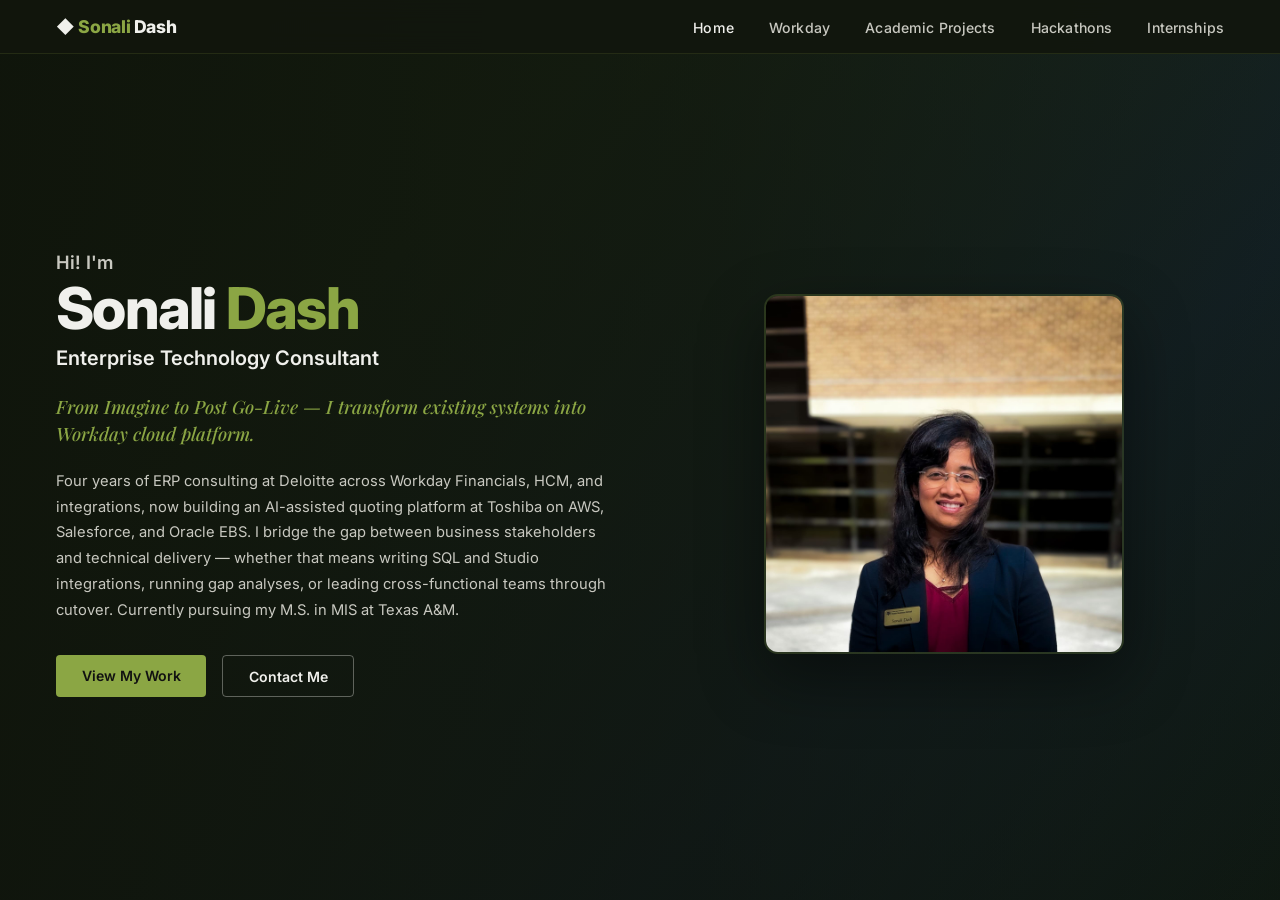
==== index.html @ 1b24c8cd "Update index.html" ====
<!DOCTYPE html>
<html lang="en">
<head>
<meta charset="UTF-8">
<meta name="viewport" content="width=device-width, initial-scale=1.0">
<title>Sonali Dash | Portfolio</title>
<link rel="preconnect" href="https://fonts.googleapis.com">
<link href="https://fonts.googleapis.com/css2?family=Inter:wght@400;500;600;700;800&family=Playfair+Display:ital,wght@0,700;1,500&display=swap" rel="stylesheet">
<style>
  *, *::before, *::after { margin: 0; padding: 0; box-sizing: border-box; }

  :root {
    --accent: #8BA644;
    --accent-hover: #A0BD4F;
    --dark: #1a1f14;
    --text-light: #f0f0ec;
    --text-muted: #c8c8c0;
    --nav-bg: rgba(18, 22, 14, 0.92);
  }

  html { scroll-behavior: smooth; }

  body {
    font-family: 'Inter', system-ui, sans-serif;
    color: var(--text-light);
    background: var(--dark);
    -webkit-font-smoothing: antialiased;
  }

  nav {
    position: fixed; top: 0; left: 0; right: 0; z-index: 100;
    display: flex; align-items: center; justify-content: space-between;
    padding: 1rem 3.5rem;
    background: var(--nav-bg);
    backdrop-filter: blur(12px);
    border-bottom: 1px solid rgba(139,166,68,.15);
  }
  .nav-logo {
    font-family: 'Inter', sans-serif;
    font-weight: 800; font-size: 1.1rem; letter-spacing: -0.02em;
    color: var(--text-light); text-decoration: none;
  }
  .nav-logo span { color: var(--accent); }
  .nav-links { display: flex; gap: 2.2rem; list-style: none; }
  .nav-links a {
    color: var(--text-muted); text-decoration: none;
    font-size: 0.88rem; font-weight: 500; letter-spacing: 0.01em;
    transition: color .2s;
  }
  .nav-links a:hover, .nav-links a.active { color: var(--text-light); }

  .hero {
    position: relative;
    min-height: 100vh;
    display: flex; align-items: center;
    overflow: hidden;
  }

  .hero-bg {
    position: absolute; inset: 0; z-index: 0;
    background: linear-gradient(135deg, #1a2a12 0%, #1e2e1a 30%, #14232a 70%, #0f1a14 100%);
  }
  .hero-bg::after {
    content: ''; position: absolute; inset: 0;
    background: linear-gradient(90deg, rgba(14,18,10,.88) 0%, rgba(14,18,10,.65) 55%, rgba(14,18,10,.25) 100%);
  }

  .hero-content {
    position: relative; z-index: 2;
    display: grid;
    grid-template-columns: 1fr 1fr;
    align-items: center;
    max-width: 1280px; width: 100%;
    margin: 0 auto;
    padding: 7rem 3.5rem 4rem;
    gap: 3rem;
  }

  .hero-text { max-width: 620px; }

  .hero-greeting {
    font-size: 1.15rem; font-weight: 600;
    color: var(--text-muted);
    margin-bottom: 0.3rem;
  }

  .hero-name {
    font-family: 'Inter', sans-serif;
    font-size: clamp(2.4rem, 4.5vw, 3.6rem);
    font-weight: 800; line-height: 1.1;
    letter-spacing: -0.03em;
    margin-bottom: 0.35rem;
  }
  .hero-name span { color: var(--accent); }

  .hero-role {
    font-size: 1.25rem; font-weight: 600;
    color: var(--text-light);
    margin-bottom: 1.4rem;
  }

  .hero-tagline {
    font-family: 'Playfair Display', serif;
    font-style: italic; font-weight: 500;
    font-size: 1.15rem; line-height: 1.5;
    color: var(--accent);
    margin-bottom: 1.3rem;
  }

  .hero-about {
    font-size: 0.92rem; line-height: 1.75;
    color: var(--text-muted);
    margin-bottom: 2rem;
  }

  .hero-ctas { display: flex; gap: 1rem; flex-wrap: wrap; }
  .btn {
    display: inline-block;
    padding: 0.72rem 1.6rem;
    font-size: 0.88rem; font-weight: 600;
    border-radius: 4px; text-decoration: none;
    transition: all .25s;
    cursor: pointer; border: none;
  }
  .btn-primary { background: var(--accent); color: #111; }
  .btn-primary:hover { background: var(--accent-hover); }
  .btn-secondary {
    background: transparent; color: var(--text-light);
    border: 1.5px solid rgba(240,240,236,.35);
  }
  .btn-secondary:hover { border-color: var(--accent); color: var(--accent); }

  .hero-photo {
    display: flex; justify-content: center; align-items: center;
  }
  .hero-photo-img {
    width: 360px; max-width: 100%; height: auto;
    border-radius: 14px;
    object-fit: cover;
    box-shadow: 0 24px 64px rgba(0,0,0,.45);
    border: 2px solid rgba(139,166,68,.2);
  }

  @media (max-width: 900px) {
    nav { padding: 1rem 1.5rem; }
    .nav-links { gap: 1.2rem; }
    .hero-content {
      grid-template-columns: 1fr;
      padding: 6rem 1.5rem 3rem;
    }
    .hero-photo { display: none; }
  }
  @media (max-width: 600px) {
    .nav-links { display: none; }
    .hero-name { font-size: 2rem; }
    .hero-content { padding: 5.5rem 1.2rem 2rem; }
  }
</style>
</head>
<body>

<nav>
  <a href="#" class="nav-logo">&#9670; <span>Sonali</span> Dash</a>
  <ul class="nav-links">
    <li><a href="#" class="active">Home</a></li>
    <li><a href="#">Workday</a></li>
    <li><a href="#">Academic Projects</a></li>
    <li><a href="#">Hackathons</a></li>
    <li><a href="#">Internships</a></li>
  </ul>
</nav>

<section class="hero">
  <div class="hero-bg"></div>
  <div class="hero-content">
    <div class="hero-text">
      <p class="hero-greeting">Hi! I'm</p>
      <h1 class="hero-name">Sonali <span>Dash</span></h1>
      <p class="hero-role">Enterprise Technology Consultant</p>

      <p class="hero-tagline">
        From Imagine to Post Go-Live &#8212; I transform existing systems into Workday cloud platform.
      </p>

      <p class="hero-about">
        Four years of ERP consulting at Deloitte across Workday Financials, HCM, and integrations, now building an AI-assisted quoting platform at Toshiba on AWS, Salesforce, and Oracle EBS. I bridge the gap between business stakeholders and technical delivery &#8212; whether that means writing SQL and Studio integrations, running gap analyses, or leading cross-functional teams through cutover. Currently pursuing my M.S. in MIS at Texas A&amp;M.
      </p>

      <div class="hero-ctas">
        <a href="#" class="btn btn-primary">View My Work</a>
        <a href="#" class="btn btn-secondary">Contact Me</a>
      </div>
    </div>

    <div class="hero-photo">
      <img src="profile.jpeg" alt="Sonali Dash" class="hero-photo-img">
    </div>
  </div>
</section>

</body>
</html>
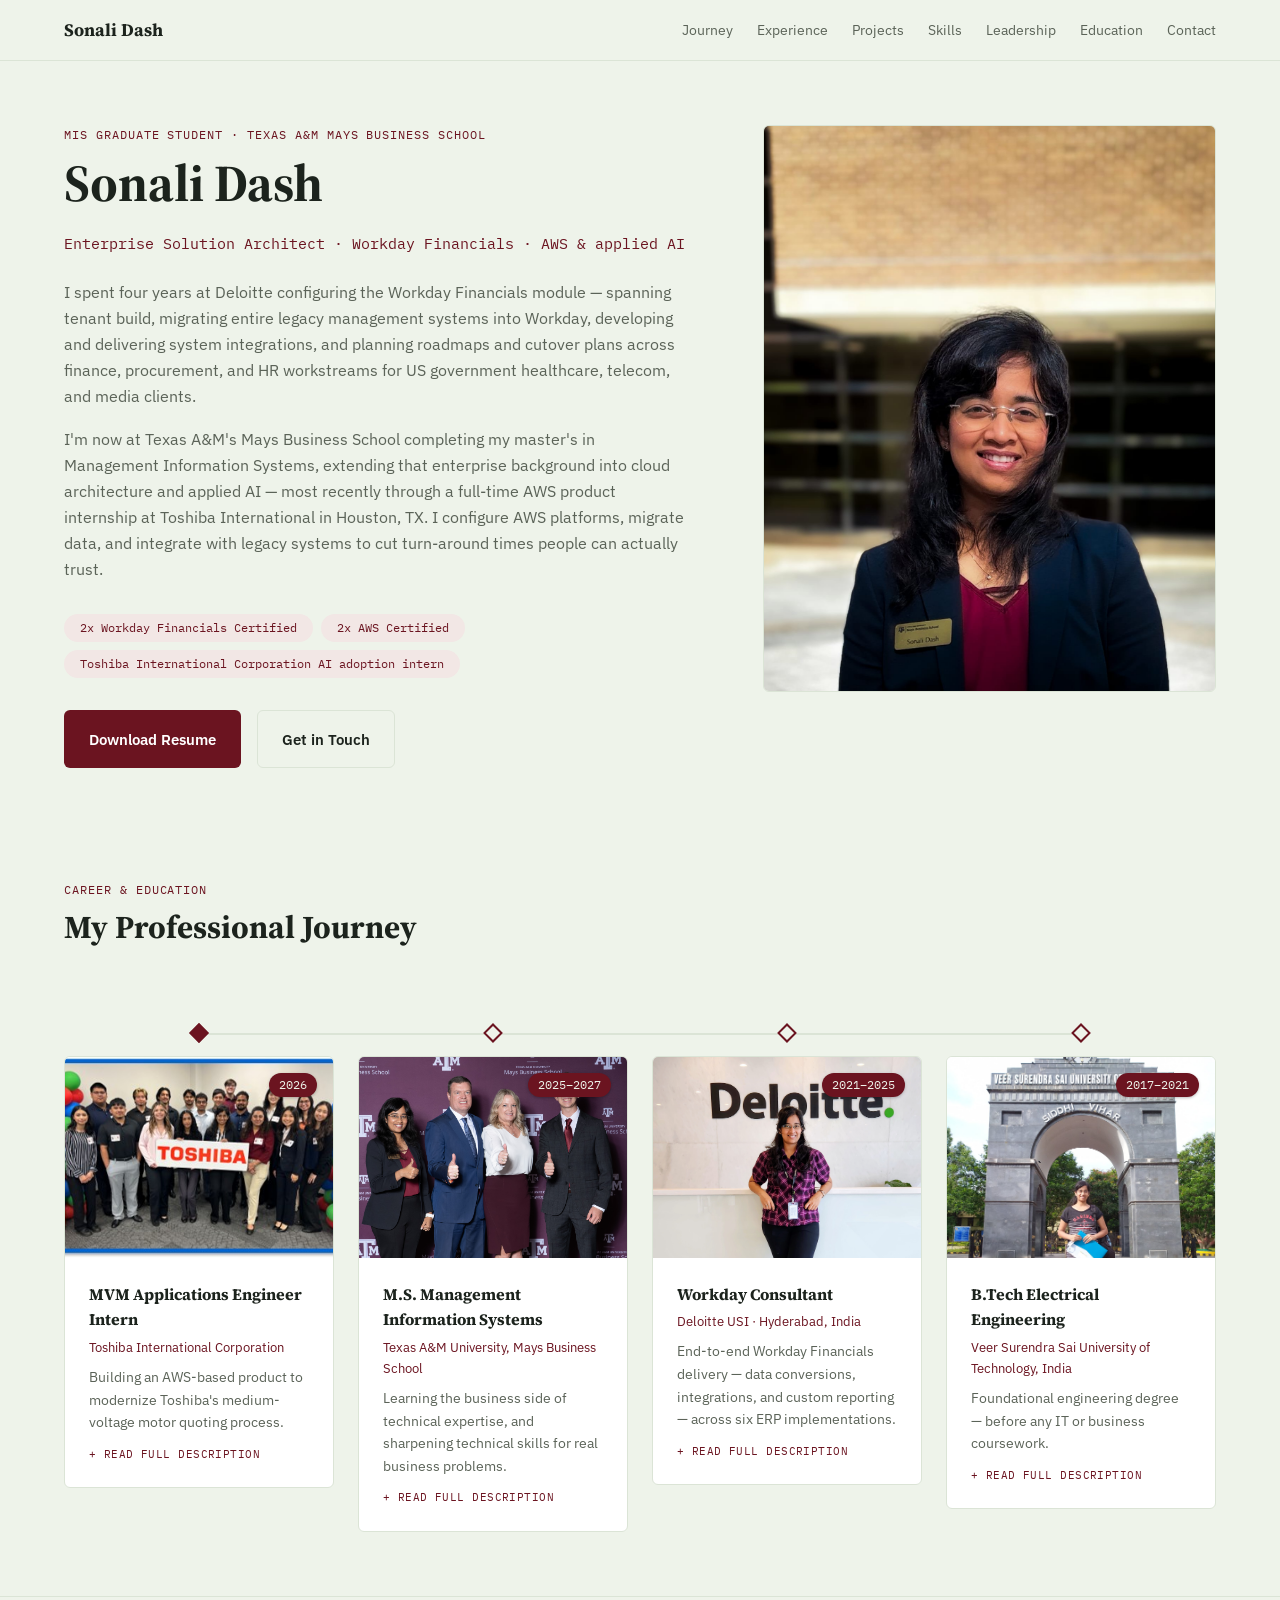
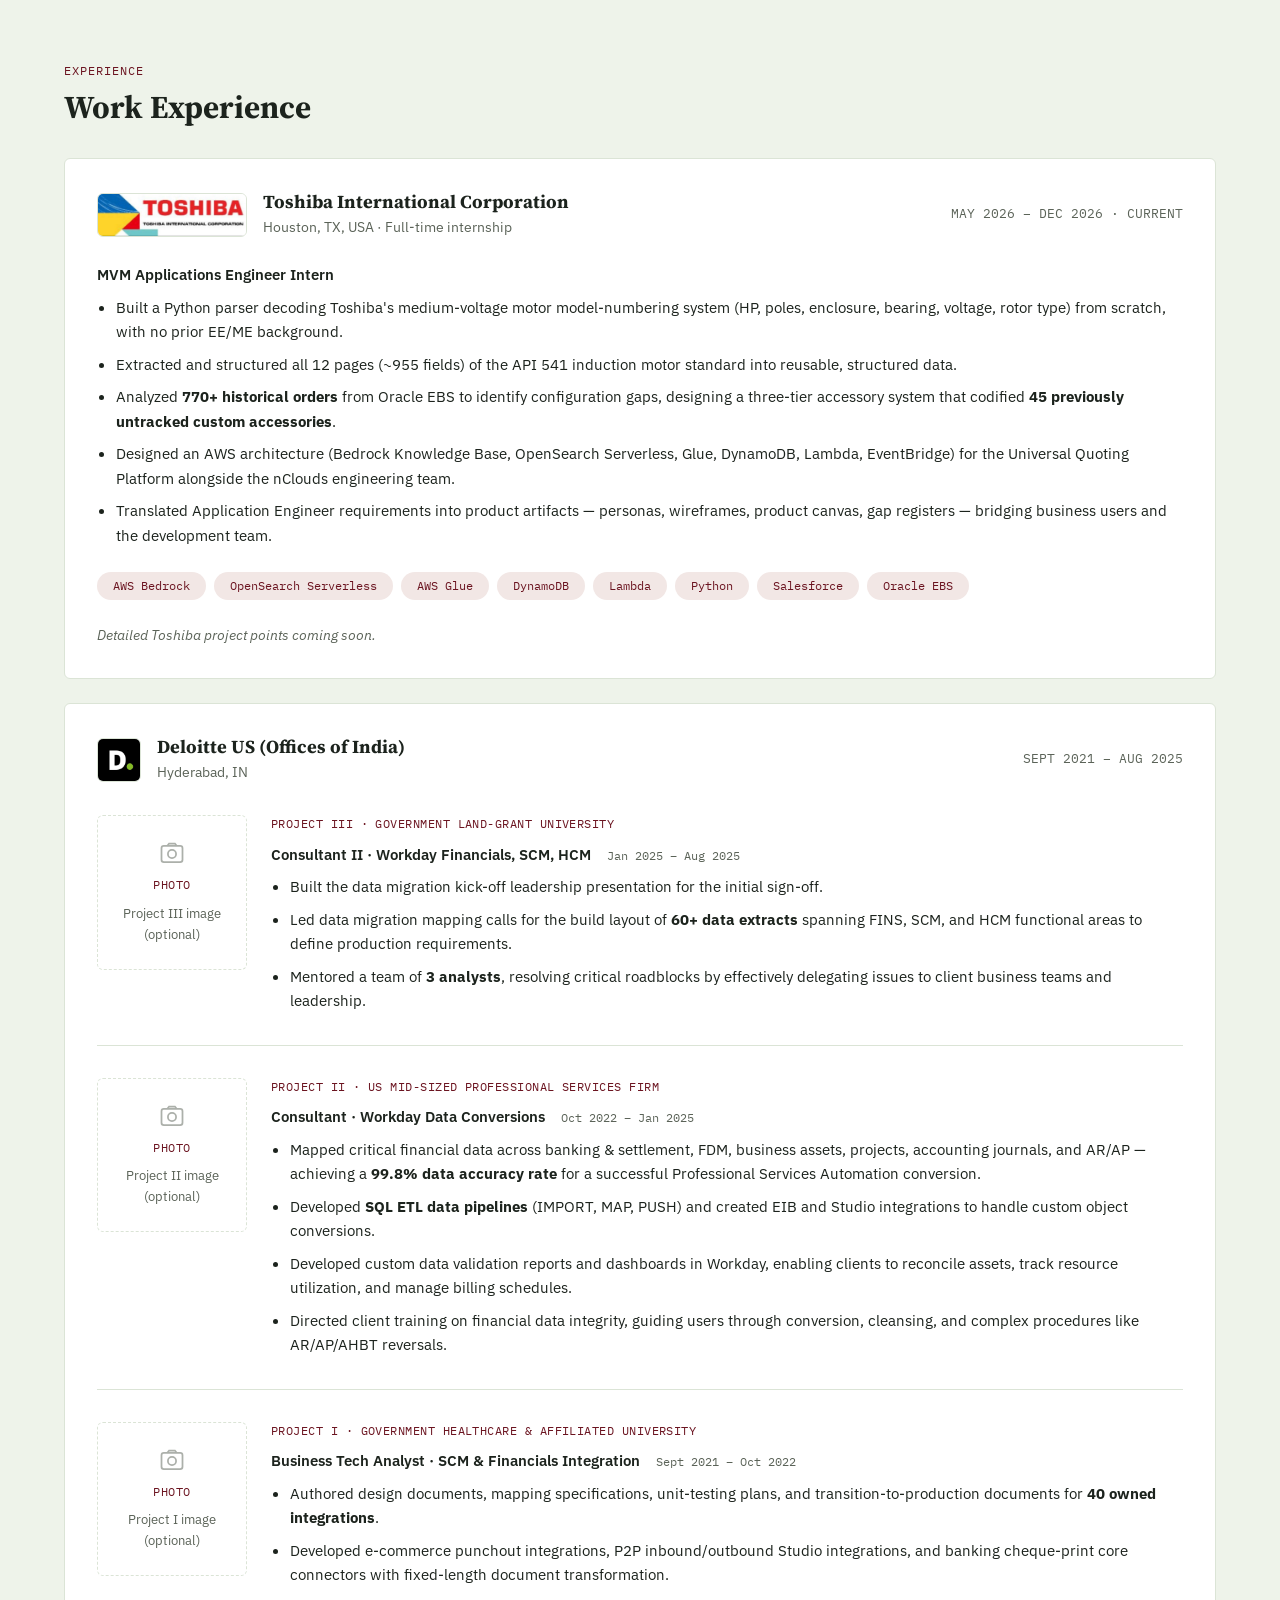
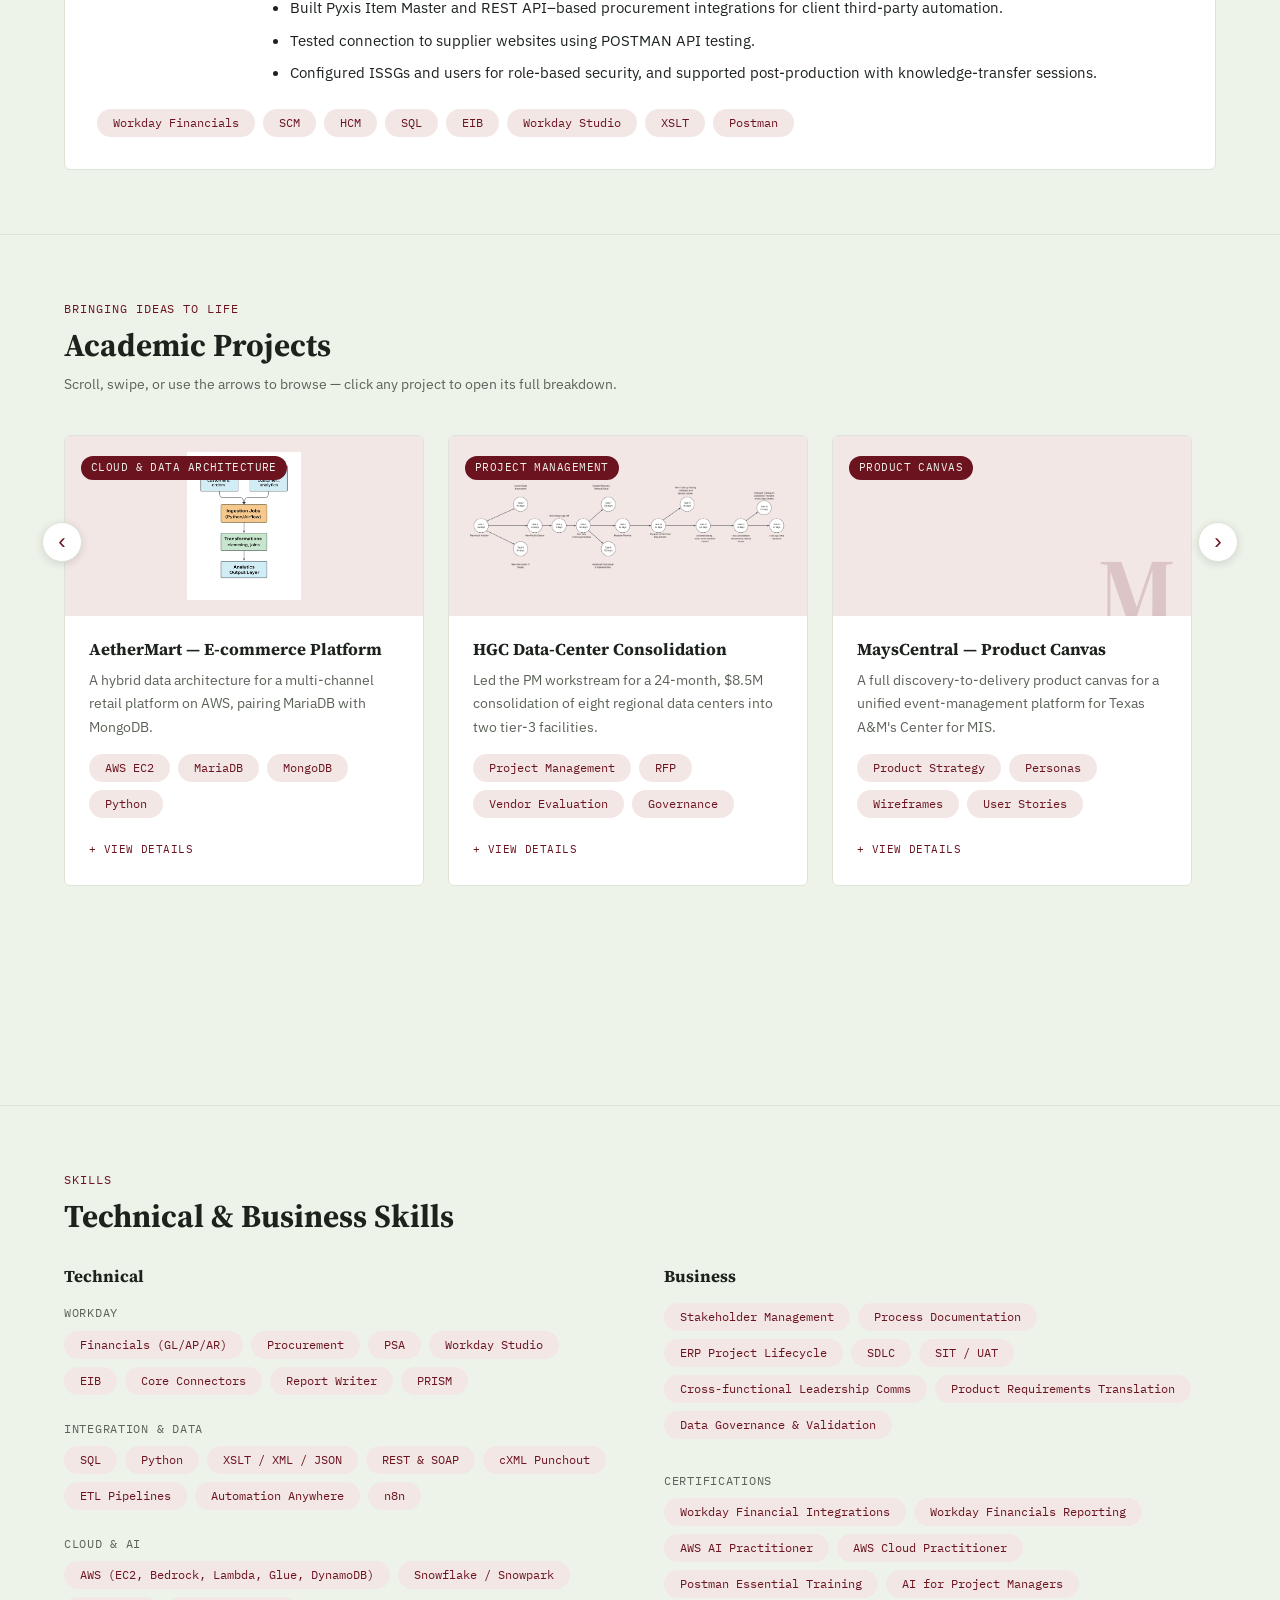
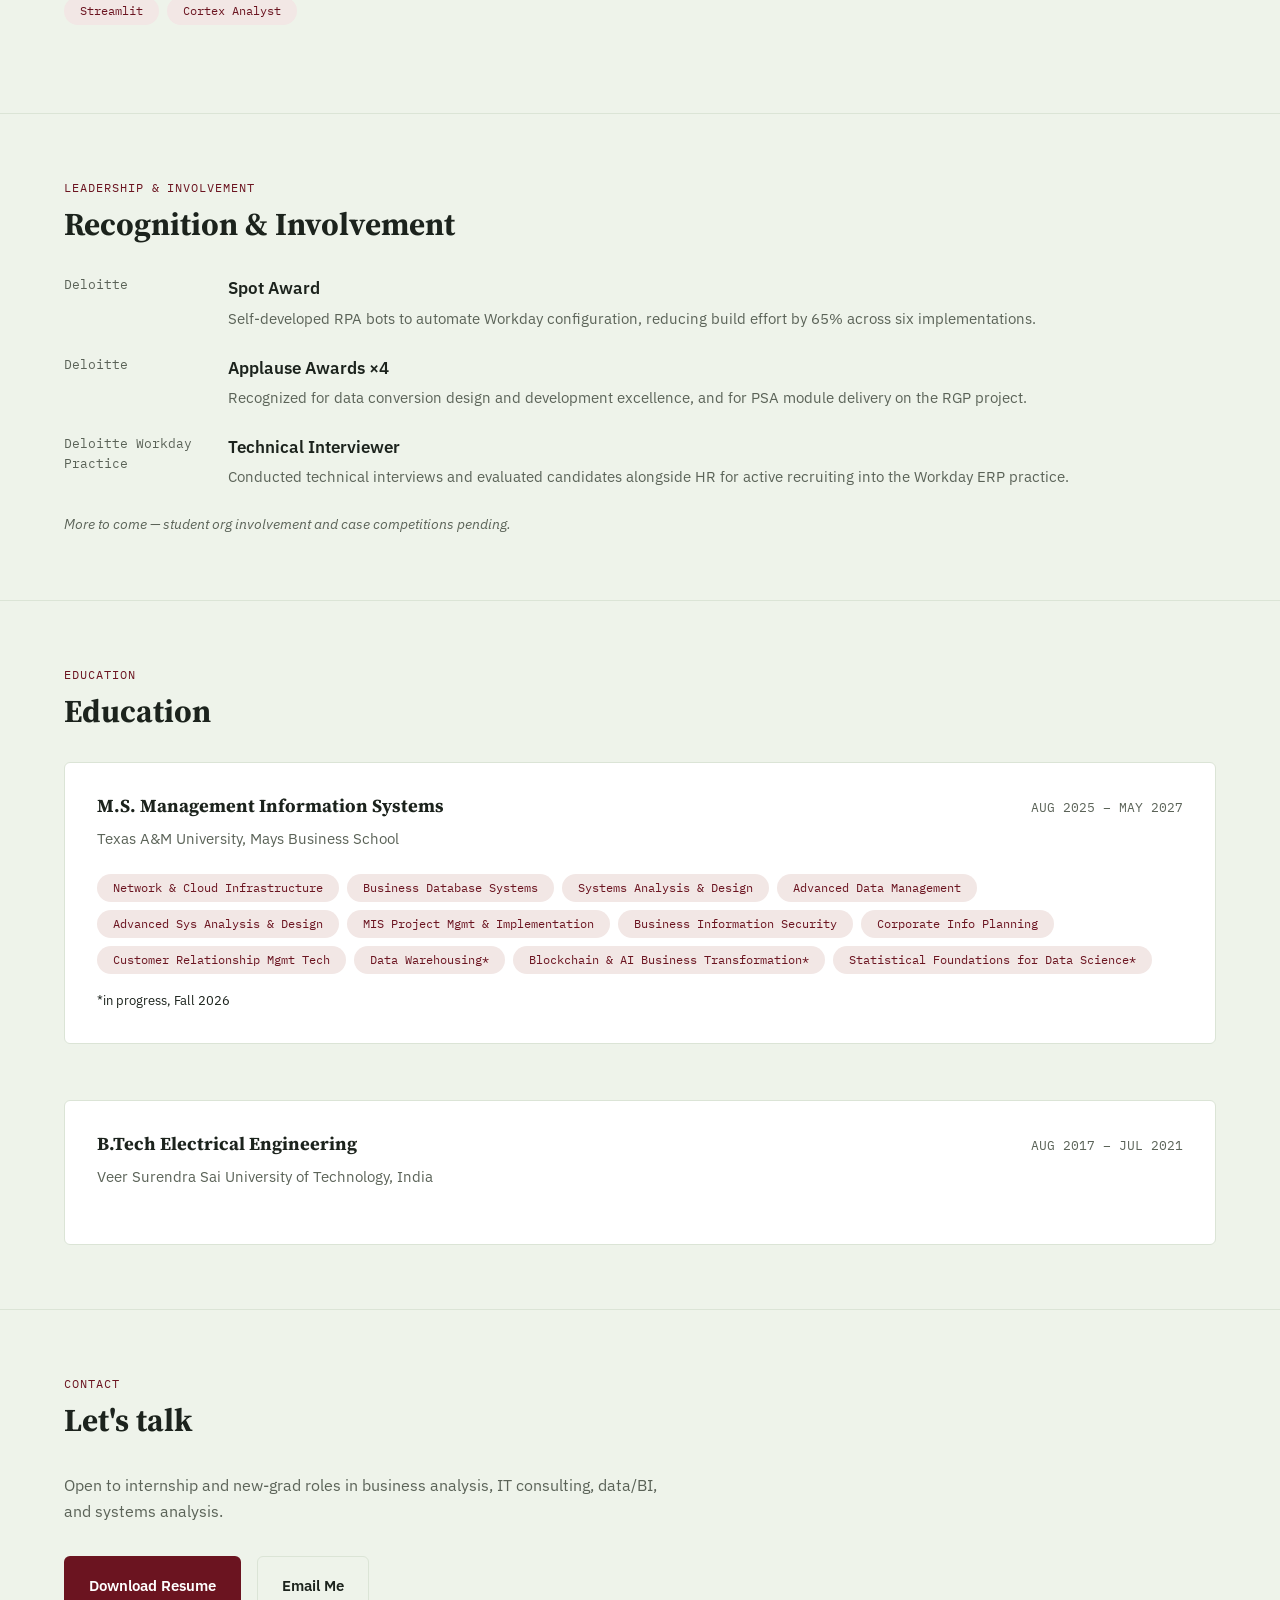
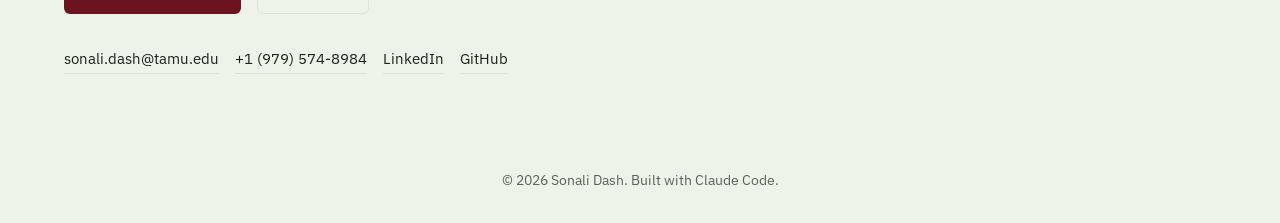
==== commit 7cab5ab9: "Portfolio site: hero, journey, work experience, academic projects Co-Authored-By: Claude Opus 4.8 <n" ====
--- a/index.html
+++ b/index.html
@@ -1,202 +1,708 @@
 <!DOCTYPE html>
 <html lang="en">
 <head>
-<meta charset="UTF-8">
-<meta name="viewport" content="width=device-width, initial-scale=1.0">
-<title>Sonali Dash | Portfolio</title>
-<link rel="preconnect" href="https://fonts.googleapis.com">
-<link href="https://fonts.googleapis.com/css2?family=Inter:wght@400;500;600;700;800&family=Playfair+Display:ital,wght@0,700;1,500&display=swap" rel="stylesheet">
-<style>
-  *, *::before, *::after { margin: 0; padding: 0; box-sizing: border-box; }
-
-  :root {
-    --accent: #8BA644;
-    --accent-hover: #A0BD4F;
-    --dark: #1a1f14;
-    --text-light: #f0f0ec;
-    --text-muted: #c8c8c0;
-    --nav-bg: rgba(18, 22, 14, 0.92);
-  }
-
-  html { scroll-behavior: smooth; }
-
-  body {
-    font-family: 'Inter', system-ui, sans-serif;
-    color: var(--text-light);
-    background: var(--dark);
-    -webkit-font-smoothing: antialiased;
-  }
-
-  nav {
-    position: fixed; top: 0; left: 0; right: 0; z-index: 100;
-    display: flex; align-items: center; justify-content: space-between;
-    padding: 1rem 3.5rem;
-    background: var(--nav-bg);
-    backdrop-filter: blur(12px);
-    border-bottom: 1px solid rgba(139,166,68,.15);
-  }
-  .nav-logo {
-    font-family: 'Inter', sans-serif;
-    font-weight: 800; font-size: 1.1rem; letter-spacing: -0.02em;
-    color: var(--text-light); text-decoration: none;
-  }
-  .nav-logo span { color: var(--accent); }
-  .nav-links { display: flex; gap: 2.2rem; list-style: none; }
-  .nav-links a {
-    color: var(--text-muted); text-decoration: none;
-    font-size: 0.88rem; font-weight: 500; letter-spacing: 0.01em;
-    transition: color .2s;
-  }
-  .nav-links a:hover, .nav-links a.active { color: var(--text-light); }
-
-  .hero {
-    position: relative;
-    min-height: 100vh;
-    display: flex; align-items: center;
-    overflow: hidden;
-  }
-
-  .hero-bg {
-    position: absolute; inset: 0; z-index: 0;
-    background: linear-gradient(135deg, #1a2a12 0%, #1e2e1a 30%, #14232a 70%, #0f1a14 100%);
-  }
-  .hero-bg::after {
-    content: ''; position: absolute; inset: 0;
-    background: linear-gradient(90deg, rgba(14,18,10,.88) 0%, rgba(14,18,10,.65) 55%, rgba(14,18,10,.25) 100%);
-  }
-
-  .hero-content {
-    position: relative; z-index: 2;
-    display: grid;
-    grid-template-columns: 1fr 1fr;
-    align-items: center;
-    max-width: 1280px; width: 100%;
-    margin: 0 auto;
-    padding: 7rem 3.5rem 4rem;
-    gap: 3rem;
-  }
-
-  .hero-text { max-width: 620px; }
-
-  .hero-greeting {
-    font-size: 1.15rem; font-weight: 600;
-    color: var(--text-muted);
-    margin-bottom: 0.3rem;
-  }
-
-  .hero-name {
-    font-family: 'Inter', sans-serif;
-    font-size: clamp(2.4rem, 4.5vw, 3.6rem);
-    font-weight: 800; line-height: 1.1;
-    letter-spacing: -0.03em;
-    margin-bottom: 0.35rem;
-  }
-  .hero-name span { color: var(--accent); }
-
-  .hero-role {
-    font-size: 1.25rem; font-weight: 600;
-    color: var(--text-light);
-    margin-bottom: 1.4rem;
-  }
-
-  .hero-tagline {
-    font-family: 'Playfair Display', serif;
-    font-style: italic; font-weight: 500;
-    font-size: 1.15rem; line-height: 1.5;
-    color: var(--accent);
-    margin-bottom: 1.3rem;
-  }
-
-  .hero-about {
-    font-size: 0.92rem; line-height: 1.75;
-    color: var(--text-muted);
-    margin-bottom: 2rem;
-  }
-
-  .hero-ctas { display: flex; gap: 1rem; flex-wrap: wrap; }
-  .btn {
-    display: inline-block;
-    padding: 0.72rem 1.6rem;
-    font-size: 0.88rem; font-weight: 600;
-    border-radius: 4px; text-decoration: none;
-    transition: all .25s;
-    cursor: pointer; border: none;
-  }
-  .btn-primary { background: var(--accent); color: #111; }
-  .btn-primary:hover { background: var(--accent-hover); }
-  .btn-secondary {
-    background: transparent; color: var(--text-light);
-    border: 1.5px solid rgba(240,240,236,.35);
-  }
-  .btn-secondary:hover { border-color: var(--accent); color: var(--accent); }
-
-  .hero-photo {
-    display: flex; justify-content: center; align-items: center;
-  }
-  .hero-photo-img {
-    width: 360px; max-width: 100%; height: auto;
-    border-radius: 14px;
-    object-fit: cover;
-    box-shadow: 0 24px 64px rgba(0,0,0,.45);
-    border: 2px solid rgba(139,166,68,.2);
-  }
-
-  @media (max-width: 900px) {
-    nav { padding: 1rem 1.5rem; }
-    .nav-links { gap: 1.2rem; }
-    .hero-content {
-      grid-template-columns: 1fr;
-      padding: 6rem 1.5rem 3rem;
-    }
-    .hero-photo { display: none; }
-  }
-  @media (max-width: 600px) {
-    .nav-links { display: none; }
-    .hero-name { font-size: 2rem; }
-    .hero-content { padding: 5.5rem 1.2rem 2rem; }
-  }
-</style>
+<meta charset="UTF-8" />
+<meta name="viewport" content="width=device-width, initial-scale=1.0" />
+<title>Sonali Dash | Enterprise Systems &amp; Data</title>
+<meta name="description" content="Sonali Dash — MIS graduate student at Texas A&M Mays Business School. Workday Financials consultant turned AWS/data builder." />
+<link rel="preconnect" href="https://fonts.googleapis.com" />
+<link rel="preconnect" href="https://fonts.gstatic.com" crossorigin />
+<link href="https://fonts.googleapis.com/css2?family=Source+Serif+4:opsz,wght@8..60,600;8..60,700&family=IBM+Plex+Sans:wght@400;500;600&family=IBM+Plex+Mono:wght@500&display=swap" rel="stylesheet" />
+<link rel="stylesheet" href="css/style.css?v=15" />
 </head>
 <body>
 
-<nav>
-  <a href="#" class="nav-logo">&#9670; <span>Sonali</span> Dash</a>
-  <ul class="nav-links">
-    <li><a href="#" class="active">Home</a></li>
-    <li><a href="#">Workday</a></li>
-    <li><a href="#">Academic Projects</a></li>
-    <li><a href="#">Hackathons</a></li>
-    <li><a href="#">Internships</a></li>
-  </ul>
+<nav class="site-nav">
+  <div class="nav-inner">
+    <a class="nav-name" href="#top">Sonali Dash</a>
+    <button class="nav-toggle" id="navToggle" aria-expanded="false" aria-controls="navLinks">Menu</button>
+    <ul class="nav-links" id="navLinks">
+      <li><a href="#journey">Journey</a></li>
+      <li><a href="#experience">Experience</a></li>
+      <li><a href="#projects">Projects</a></li>
+      <li><a href="#skills">Skills</a></li>
+      <li><a href="#leadership">Leadership</a></li>
+      <li><a href="#education">Education</a></li>
+      <li><a href="#contact">Contact</a></li>
+    </ul>
+  </div>
 </nav>
 
-<section class="hero">
-  <div class="hero-bg"></div>
-  <div class="hero-content">
-    <div class="hero-text">
-      <p class="hero-greeting">Hi! I'm</p>
-      <h1 class="hero-name">Sonali <span>Dash</span></h1>
-      <p class="hero-role">Enterprise Technology Consultant</p>
-
-      <p class="hero-tagline">
-        From Imagine to Post Go-Live &#8212; I transform existing systems into Workday cloud platform.
+<main>
+
+  <!-- ================= HERO ================= -->
+  <header class="hero" id="top">
+    <div class="container hero-inner">
+      <div>
+        <p class="eyebrow">MIS Graduate Student · Texas A&amp;M Mays Business School</p>
+        <h1 class="hero-name">Sonali Dash</h1>
+        <p class="hero-role">Enterprise Solution Architect · Workday Financials · AWS &amp; applied AI</p>
+        <div class="hero-summary">
+          <p>
+            I spent four years at Deloitte configuring the Workday Financials module — spanning tenant build,
+            migrating entire legacy management systems into Workday, developing and delivering system integrations,
+            and planning roadmaps and cutover plans across finance, procurement, and HR workstreams for US government
+            healthcare, telecom, and media clients.
+          </p>
+          <p>
+            I'm now at Texas A&amp;M's Mays Business School completing my master's in Management Information Systems,
+            extending that enterprise background into cloud architecture and applied AI — most recently through a
+            full-time AWS product internship at Toshiba International in Houston, TX. I configure AWS platforms,
+            migrate data, and integrate with legacy systems to cut turn-around times people can actually trust.
+          </p>
+        </div>
+        <div class="credential-strip">
+          <span class="chip">2x Workday Financials Certified</span>
+          <span class="chip">2x AWS Certified</span>
+          <span class="chip">Toshiba International Corporation AI adoption intern</span>
+        </div>
+        <div class="hero-actions">
+          <a class="btn btn-primary" href="assets/resume/Dash_Sonali_WorkdayFinancials_0701.pdf" target="_blank" rel="noopener">Download Resume</a>
+          <a class="btn btn-secondary" href="#contact">Get in Touch</a>
+        </div>
+      </div>
+      <img class="hero-photo" src="assets/images/profile.jpeg" alt="Sonali Dash, portrait, Texas A&amp;M Mays Business School" />
+    </div>
+  </header>
+
+  <!-- ================= JOURNEY ================= -->
+  <section id="journey">
+    <div class="container">
+      <p class="eyebrow">Career &amp; Education</p>
+      <h2 class="section-heading">My Professional Journey</h2>
+      <div class="journey-track">
+
+        <div class="journey-item is-current">
+          <span class="journey-marker" aria-hidden="true"></span>
+          <details class="journey-box">
+            <summary>
+              <div class="journey-media">
+                <img class="journey-photo" src="assets/images/journey/toshiba.png" alt="Sonali with the Toshiba International intern cohort" loading="lazy" />
+                <span class="journey-year">2026</span>
+              </div>
+              <div class="journey-head">
+                <span class="journey-title">MVM Applications Engineer Intern</span>
+                <span class="journey-org">Toshiba International Corporation</span>
+                <span class="journey-brief">Building an AWS-based product to modernize Toshiba's medium-voltage motor quoting process.</span>
+                <span class="journey-toggle-hint"></span>
+              </div>
+            </summary>
+            <div class="journey-full">
+              <ul>
+                <li>Built a Python parser decoding Toshiba's medium-voltage motor model-numbering system (HP, poles, enclosure, bearing, voltage, rotor type) from scratch, with no prior EE/ME background.</li>
+                <li>Extracted and structured all 12 pages (~955 fields) of the API 541 induction motor standard into reusable, structured data.</li>
+                <li>Analyzed <strong>770+ historical orders</strong> from Oracle EBS to identify configuration gaps, designing a three-tier accessory system that codified <strong>45 previously untracked custom accessories</strong>.</li>
+                <li>Designed an AWS architecture (Bedrock Knowledge Base, OpenSearch Serverless, Glue, DynamoDB, Lambda, EventBridge) for the Universal Quoting Platform alongside the nClouds engineering team.</li>
+                <li>Translated Application Engineer requirements into product artifacts — personas, wireframes, product canvas, gap registers.</li>
+              </ul>
+              <div class="chip-list">
+                <span class="chip">AWS</span>
+                <span class="chip">Python</span>
+                <span class="chip">Oracle EBS</span>
+                <span class="chip">Salesforce</span>
+              </div>
+            </div>
+          </details>
+        </div>
+
+        <div class="journey-item">
+          <span class="journey-marker" aria-hidden="true"></span>
+          <details class="journey-box">
+            <summary>
+              <div class="journey-media">
+                <img class="journey-photo" src="assets/images/journey/mays.jpg" alt="Sonali at a Texas A&amp;M Mays Business School event" loading="lazy" />
+                <span class="journey-year">2025–2027</span>
+              </div>
+              <div class="journey-head">
+                <span class="journey-title">M.S. Management Information Systems</span>
+                <span class="journey-org">Texas A&amp;M University, Mays Business School</span>
+                <span class="journey-brief">Learning the business side of technical expertise, and sharpening technical skills for real business problems.</span>
+                <span class="journey-toggle-hint"></span>
+              </div>
+            </summary>
+            <div class="journey-full">
+              <div class="chip-list">
+                <span class="chip">Network &amp; Cloud Infrastructure</span>
+                <span class="chip">Business Database Systems</span>
+                <span class="chip">Systems Analysis &amp; Design</span>
+                <span class="chip">Advanced Data Management</span>
+                <span class="chip">Advanced Sys Analysis &amp; Design</span>
+                <span class="chip">MIS Project Mgmt &amp; Implementation</span>
+                <span class="chip">Business Information Security</span>
+                <span class="chip">Corporate Info Planning</span>
+                <span class="chip">Customer Relationship Mgmt Tech</span>
+                <span class="chip">Data Warehousing*</span>
+                <span class="chip">Blockchain &amp; AI Business Transformation*</span>
+                <span class="chip">Statistical Foundations for Data Science*</span>
+              </div>
+              <p class="photo-placeholder-note" style="margin-top: var(--sp-3);">*in progress, Fall 2026. Short description for each course coming soon.</p>
+            </div>
+          </details>
+        </div>
+
+        <div class="journey-item">
+          <span class="journey-marker" aria-hidden="true"></span>
+          <details class="journey-box">
+            <summary>
+              <div class="journey-media">
+                <img class="journey-photo" src="assets/images/journey/deloitte.jpg" alt="Sonali at the Deloitte office" loading="lazy" />
+                <span class="journey-year">2021–2025</span>
+              </div>
+              <div class="journey-head">
+                <span class="journey-title">Workday Consultant</span>
+                <span class="journey-org">Deloitte USI · Hyderabad, India</span>
+                <span class="journey-brief">End-to-end Workday Financials delivery — data conversions, integrations, and custom reporting — across six ERP implementations.</span>
+                <span class="journey-toggle-hint"></span>
+              </div>
+            </summary>
+            <div class="journey-full">
+              <ul>
+                <li>Led end-to-end data conversion projects across <strong>six Workday Financials implementations</strong>, covering planning, design, cutover execution, and post-production validation.</li>
+                <li>Migrated Workday modules — customers, suppliers, AP/AR, business assets, banking &amp; settlement, Projects, SCM, and HR Core — achieving <strong>99.5% data conversion accuracy</strong>.</li>
+                <li>Built SQL ETL pipelines with parallel testing and reconciliation before each cutover milestone, cutting downstream re-work by <strong>40+ workhours</strong>.</li>
+                <li>Built and maintained <strong>40+ third-party punchout integrations</strong> (cXML core connectors) for suppliers including Dell, Grainger, Office Depot, and Connection.com.</li>
+                <li>Led an RPA initiative (Automation Anywhere) automating Workday configuration builds — accelerated <strong>65% of instance delivery</strong>, recognized with a Spot Award.</li>
+                <li>Built <strong>60+ custom validation reports</strong> (Advanced, Matrix, Composite) in Workday reporting, retained post go-live, including reversal journal files for GL reconciliation.</li>
+              </ul>
+              <div class="chip-list">
+                <span class="chip">Workday Studio</span>
+                <span class="chip">EIB</span>
+                <span class="chip">SQL</span>
+                <span class="chip">XSLT / cXML</span>
+                <span class="chip">Automation Anywhere</span>
+              </div>
+            </div>
+          </details>
+        </div>
+
+        <div class="journey-item">
+          <span class="journey-marker" aria-hidden="true"></span>
+          <details class="journey-box">
+            <summary>
+              <div class="journey-media">
+                <img class="journey-photo" src="assets/images/journey/vssut.jpg" alt="Sonali at the VSSUT university gate" loading="lazy" />
+                <span class="journey-year">2017–2021</span>
+              </div>
+              <div class="journey-head">
+                <span class="journey-title">B.Tech Electrical Engineering</span>
+                <span class="journey-org">Veer Surendra Sai University of Technology, India</span>
+                <span class="journey-brief">Foundational engineering degree — before any IT or business coursework.</span>
+                <span class="journey-toggle-hint"></span>
+              </div>
+            </summary>
+            <div class="journey-full">
+              <p class="photo-placeholder-note">Coursework details coming soon.</p>
+            </div>
+          </details>
+        </div>
+
+      </div>
+    </div>
+  </section>
+
+  <!-- ================= EXPERIENCE ================= -->
+  <section id="experience">
+    <div class="container">
+      <p class="eyebrow">Experience</p>
+      <h2 class="section-heading">Work Experience</h2>
+
+      <!-- Toshiba (most recent) -->
+      <div class="card">
+        <div class="exp-head">
+          <img class="exp-logo" src="assets/images/logos/toshiba.jpeg" alt="Toshiba International Corporation logo" />
+          <div class="exp-head-text">
+            <h3 class="exp-company">Toshiba International Corporation</h3>
+            <p class="exp-loc">Houston, TX, USA · Full-time internship</p>
+          </div>
+          <span class="card-meta">MAY 2026 – DEC 2026 · CURRENT</span>
+        </div>
+        <p class="exp-proj-role">MVM Applications Engineer Intern</p>
+        <ul>
+          <li>Built a Python parser decoding Toshiba's medium-voltage motor model-numbering system (HP, poles, enclosure, bearing, voltage, rotor type) from scratch, with no prior EE/ME background.</li>
+          <li>Extracted and structured all 12 pages (~955 fields) of the API 541 induction motor standard into reusable, structured data.</li>
+          <li>Analyzed <strong>770+ historical orders</strong> from Oracle EBS to identify configuration gaps, designing a three-tier accessory system that codified <strong>45 previously untracked custom accessories</strong>.</li>
+          <li>Designed an AWS architecture (Bedrock Knowledge Base, OpenSearch Serverless, Glue, DynamoDB, Lambda, EventBridge) for the Universal Quoting Platform alongside the nClouds engineering team.</li>
+          <li>Translated Application Engineer requirements into product artifacts — personas, wireframes, product canvas, gap registers — bridging business users and the development team.</li>
+        </ul>
+        <div class="card-tools chip-list">
+          <span class="chip">AWS Bedrock</span>
+          <span class="chip">OpenSearch Serverless</span>
+          <span class="chip">AWS Glue</span>
+          <span class="chip">DynamoDB</span>
+          <span class="chip">Lambda</span>
+          <span class="chip">Python</span>
+          <span class="chip">Salesforce</span>
+          <span class="chip">Oracle EBS</span>
+        </div>
+        <p class="pending-note">Detailed Toshiba project points coming soon.</p>
+      </div>
+
+      <!-- Deloitte — three client verticals -->
+      <div class="card">
+        <div class="exp-head">
+          <img class="exp-logo" src="assets/images/logos/deloitte.jpeg" alt="Deloitte logo" />
+          <div class="exp-head-text">
+            <h3 class="exp-company">Deloitte US (Offices of India)</h3>
+            <p class="exp-loc">Hyderabad, IN</p>
+          </div>
+          <span class="card-meta">SEPT 2021 – AUG 2025</span>
+        </div>
+
+        <div class="exp-projects">
+
+          <div class="exp-project">
+            <div class="exp-project-media photo-placeholder">
+              <svg viewBox="0 0 24 24" fill="none" stroke="currentColor" stroke-width="1.5"><rect x="3" y="5" width="18" height="14" rx="2"/><circle cx="12" cy="12" r="3.5"/><path d="M8 5l1.5-2h5L16 5"/></svg>
+              <span class="photo-placeholder-label">Photo</span>
+              <span class="photo-placeholder-note">Project III image (optional)</span>
+            </div>
+            <div class="exp-project-body">
+              <p class="exp-proj-tag">Project III · Government Land-Grant University</p>
+              <p class="exp-proj-role">Consultant II · Workday Financials, SCM, HCM <span class="exp-proj-dates">Jan 2025 – Aug 2025</span></p>
+              <ul>
+                <li>Built the data migration kick-off leadership presentation for the initial sign-off.</li>
+                <li>Led data migration mapping calls for the build layout of <strong>60+ data extracts</strong> spanning FINS, SCM, and HCM functional areas to define production requirements.</li>
+                <li>Mentored a team of <strong>3 analysts</strong>, resolving critical roadblocks by effectively delegating issues to client business teams and leadership.</li>
+              </ul>
+            </div>
+          </div>
+
+          <div class="exp-project">
+            <div class="exp-project-media photo-placeholder">
+              <svg viewBox="0 0 24 24" fill="none" stroke="currentColor" stroke-width="1.5"><rect x="3" y="5" width="18" height="14" rx="2"/><circle cx="12" cy="12" r="3.5"/><path d="M8 5l1.5-2h5L16 5"/></svg>
+              <span class="photo-placeholder-label">Photo</span>
+              <span class="photo-placeholder-note">Project II image (optional)</span>
+            </div>
+            <div class="exp-project-body">
+              <p class="exp-proj-tag">Project II · US Mid-Sized Professional Services Firm</p>
+              <p class="exp-proj-role">Consultant · Workday Data Conversions <span class="exp-proj-dates">Oct 2022 – Jan 2025</span></p>
+              <ul>
+                <li>Mapped critical financial data across banking &amp; settlement, FDM, business assets, projects, accounting journals, and AR/AP — achieving a <strong>99.8% data accuracy rate</strong> for a successful Professional Services Automation conversion.</li>
+                <li>Developed <strong>SQL ETL data pipelines</strong> (IMPORT, MAP, PUSH) and created EIB and Studio integrations to handle custom object conversions.</li>
+                <li>Developed custom data validation reports and dashboards in Workday, enabling clients to reconcile assets, track resource utilization, and manage billing schedules.</li>
+                <li>Directed client training on financial data integrity, guiding users through conversion, cleansing, and complex procedures like AR/AP/AHBT reversals.</li>
+              </ul>
+            </div>
+          </div>
+
+          <div class="exp-project">
+            <div class="exp-project-media photo-placeholder">
+              <svg viewBox="0 0 24 24" fill="none" stroke="currentColor" stroke-width="1.5"><rect x="3" y="5" width="18" height="14" rx="2"/><circle cx="12" cy="12" r="3.5"/><path d="M8 5l1.5-2h5L16 5"/></svg>
+              <span class="photo-placeholder-label">Photo</span>
+              <span class="photo-placeholder-note">Project I image (optional)</span>
+            </div>
+            <div class="exp-project-body">
+              <p class="exp-proj-tag">Project I · Government Healthcare &amp; Affiliated University</p>
+              <p class="exp-proj-role">Business Tech Analyst · SCM &amp; Financials Integration <span class="exp-proj-dates">Sept 2021 – Oct 2022</span></p>
+              <ul>
+                <li>Authored design documents, mapping specifications, unit-testing plans, and transition-to-production documents for <strong>40 owned integrations</strong>.</li>
+                <li>Developed e-commerce punchout integrations, P2P inbound/outbound Studio integrations, and banking cheque-print core connectors with fixed-length document transformation.</li>
+                <li>Built Pyxis Item Master and REST API–based procurement integrations for client third-party automation.</li>
+                <li>Tested connection to supplier websites using POSTMAN API testing.</li>
+                <li>Configured ISSGs and users for role-based security, and supported post-production with knowledge-transfer sessions.</li>
+              </ul>
+            </div>
+          </div>
+
+        </div>
+
+        <div class="card-tools chip-list">
+          <span class="chip">Workday Financials</span>
+          <span class="chip">SCM</span>
+          <span class="chip">HCM</span>
+          <span class="chip">SQL</span>
+          <span class="chip">EIB</span>
+          <span class="chip">Workday Studio</span>
+          <span class="chip">XSLT</span>
+          <span class="chip">Postman</span>
+        </div>
+      </div>
+    </div>
+  </section>
+
+  <!-- ================= PROJECTS ================= -->
+  <section id="projects">
+    <div class="container">
+      <p class="eyebrow">Bringing ideas to life</p>
+      <h2 class="section-heading">Academic Projects</h2>
+      <p class="pc-hint">Scroll, swipe, or use the arrows to browse — click any project to open its full breakdown.</p>
+    </div>
+
+    <div class="pc-viewport">
+      <button class="pc-arrow pc-prev" type="button" aria-label="Previous project">&lsaquo;</button>
+      <div class="pc-track" id="pcTrack">
+
+        <details class="pc-card">
+          <summary>
+            <div class="pc-head">
+              <img class="pc-head-img" src="assets/images/projects/aethermart.png" alt="AetherMart hybrid data architecture diagram" loading="lazy" />
+              <span class="pc-tag">Cloud &amp; Data Architecture</span>
+            </div>
+            <div class="pc-body">
+              <h3 class="pc-title">AetherMart — E-commerce Platform</h3>
+              <p class="pc-brief">A hybrid data architecture for a multi-channel retail platform on AWS, pairing MariaDB with MongoDB.</p>
+              <div class="chip-list">
+                <span class="chip">AWS EC2</span>
+                <span class="chip">MariaDB</span>
+                <span class="chip">MongoDB</span>
+                <span class="chip">Python</span>
+              </div>
+              <span class="pc-toggle"></span>
+            </div>
+          </summary>
+          <div class="pc-full">
+            <ul>
+              <li>Designed and deployed a hybrid data architecture for a multi-channel retail platform on AWS EC2 instances, pairing MariaDB for transactional data with MongoDB for flexible product attributes, reviews, sessions, and clickstream events.</li>
+              <li>Built a Python integration layer connecting both databases with CRUD operations and cross-database queries, producing unified 360-degree customer and product views — secured through role-based authentication, network isolation, and data segregation.</li>
+            </ul>
+          </div>
+        </details>
+
+        <details class="pc-card">
+          <summary>
+            <div class="pc-head">
+              <img class="pc-head-img" src="assets/images/projects/hgc.png" alt="HGC data-center consolidation project plan" loading="lazy" />
+              <span class="pc-tag">Project Management</span>
+            </div>
+            <div class="pc-body">
+              <h3 class="pc-title">HGC Data-Center Consolidation</h3>
+              <p class="pc-brief">Led the PM workstream for a 24-month, $8.5M consolidation of eight regional data centers into two tier-3 facilities.</p>
+              <div class="chip-list">
+                <span class="chip">Project Management</span>
+                <span class="chip">RFP</span>
+                <span class="chip">Vendor Evaluation</span>
+                <span class="chip">Governance</span>
+              </div>
+              <span class="pc-toggle"></span>
+            </div>
+          </summary>
+          <div class="pc-full">
+            <ul>
+              <li>Led the project management workstream for a 24-month, <strong>$8.5M</strong> consolidation of Huitzilopochtli Global Corp's eight regional data centers into two tier-3 active-active facilities — covering <strong>2,000+ server migrations</strong> with zero data loss and 99.99% uptime targets.</li>
+              <li>Work spanned scope and charter definition through RFP development, vendor evaluation, and the risk, governance, and cost-benefit framework backing a <strong>40% TCO reduction</strong>.</li>
+            </ul>
+          </div>
+        </details>
+
+        <details class="pc-card">
+          <summary>
+            <div class="pc-head">
+              <span class="pc-tag">Product Canvas</span>
+              <span class="pc-monogram" aria-hidden="true">M</span>
+            </div>
+            <div class="pc-body">
+              <h3 class="pc-title">MaysCentral — Product Canvas</h3>
+              <p class="pc-brief">A full discovery-to-delivery product canvas for a unified event-management platform for Texas A&amp;M's Center for MIS.</p>
+              <div class="chip-list">
+                <span class="chip">Product Strategy</span>
+                <span class="chip">Personas</span>
+                <span class="chip">Wireframes</span>
+                <span class="chip">User Stories</span>
+              </div>
+              <span class="pc-toggle"></span>
+            </div>
+          </summary>
+          <div class="pc-full">
+            <ul>
+              <li>Defined MaysCentral, a unified event-management platform for Texas A&amp;M's Center for MIS.</li>
+              <li>Owned the full discovery-to-delivery canvas: vision, three personas, epic and feature decomposition, user stories with acceptance criteria, wireframes, workflow and storyboard, and an <strong>eight-metric success framework</strong> spanning student engagement, sponsor retention, and operational efficiency.</li>
+            </ul>
+          </div>
+        </details>
+
+        <details class="pc-card">
+          <summary>
+            <div class="pc-head">
+              <img class="pc-head-img" src="assets/images/projects/mayscentral.png" alt="MaysCentral n8n registration workflow" loading="lazy" />
+              <span class="pc-tag">Case Competition</span>
+            </div>
+            <div class="pc-body">
+              <h3 class="pc-title">MaysCentral — Event Registration System</h3>
+              <p class="pc-brief">Built an event registration system for Texas A&amp;M CMIS with real-time seat capacity and automated email workflows.</p>
+              <div class="chip-list">
+                <span class="chip">JavaScript</span>
+                <span class="chip">MongoDB</span>
+                <span class="chip">n8n</span>
+              </div>
+              <span class="pc-toggle"></span>
+            </div>
+          </summary>
+          <div class="pc-full">
+            <ul>
+              <li>Built MaysCentral, an event registration system for Texas A&amp;M CMIS, pairing a JavaScript API over MongoDB — enforcing real-time seat capacity and unique-index constraints on registrations and waitlist — with an n8n workflow that receives each registration by webhook, branches on confirmed or waitlisted, and sends the matching email with no manual step.</li>
+              <li>Cut roughly <strong>3 hours of per-event coordination to zero</strong> and eliminated double registration at the database layer.</li>
+            </ul>
+          </div>
+        </details>
+
+        <details class="pc-card">
+          <summary>
+            <div class="pc-head">
+              <img class="pc-head-img" src="assets/images/projects/crux.png" alt="Crux daily intelligence briefing concept" loading="lazy" />
+              <span class="pc-tag">Corporate Information Planning</span>
+            </div>
+            <div class="pc-body">
+              <h3 class="pc-title">CRUX — Information Strategy</h3>
+              <p class="pc-brief">A corporate information-planning strategy for Crux, a daily AI briefing product — owned the market sizing, positioning, and financial case as the team's CFO.</p>
+              <div class="chip-list">
+                <span class="chip">Porter's Five Forces</span>
+                <span class="chip">TAM / SAM / SOM</span>
+                <span class="chip">Competitive Positioning</span>
+                <span class="chip">Financial Modeling</span>
+                <span class="chip">Unit Economics</span>
+                <span class="chip">Go-to-Market</span>
+                <span class="chip">Risk Analysis</span>
+              </div>
+              <span class="pc-toggle"></span>
+            </div>
+          </summary>
+          <div class="pc-full">
+            <ul>
+              <li>Defined the market-entry strategy with <strong>Porter's Five Forces</strong>, a competitive-positioning quadrant, and TAM/SAM/SOM sizing of a <strong>$2.3B addressable market</strong>.</li>
+              <li>As CFO, built the cost structure and unit economics, and framed the <strong>$150K pre-seed case</strong> with equity terms and an 18-month runway.</li>
+              <li>Mapped the biggest technical risk — publisher API lockdown — to a three-layer mitigation strategy.</li>
+            </ul>
+          </div>
+        </details>
+
+        <details class="pc-card">
+          <summary>
+            <div class="pc-head">
+              <img class="pc-head-img" src="assets/images/projects/dominicks.jpeg" alt="Dominick's Finer Foods storefront" loading="lazy" />
+              <span class="pc-tag">Customer Relationship Management</span>
+            </div>
+            <div class="pc-body">
+              <h3 class="pc-title">CRM Solution Design — Dominick's Finer Foods</h3>
+              <p class="pc-brief">End-to-end CRM engagement for an 86-store, $2.5B retail grocery chain — discovery through prototype, data architecture, and financial case.</p>
+              <div class="chip-list">
+                <span class="chip">Salesforce</span>
+                <span class="chip">HubSpot</span>
+                <span class="chip">Tableau</span>
+                <span class="chip">Power BI</span>
+                <span class="chip">SQL Server</span>
+                <span class="chip">SSIS</span>
+                <span class="chip">Python</span>
+                <span class="chip">Dimensional Modeling</span>
+              </div>
+              <span class="pc-toggle"></span>
+            </div>
+          </summary>
+          <div class="pc-full">
+            <p class="pc-brief">Team of three · graduate consulting project · Texas A&amp;M Mays Business School · Jan–Apr 2026.</p>
+            <ul>
+              <li>Ran structured discovery across <strong>nine stakeholders</strong> and seven source systems, translating findings into MoSCoW-prioritized requirements with KPI-tied acceptance criteria.</li>
+              <li>Designed a five-layer data pipeline over the Booth Kilts scanner dataset (<strong>135M records</strong>, 86 stores, 400 weeks) with a seven-entity ERD, 3NF review, and a star-schema sales fact table.</li>
+              <li>Built a CRM prototype: tier-based dynamic segmentation, engagement-branching automation, tokenized email templates, and closed-loop promo-code attribution back to the sales fact.</li>
+              <li>Designed four role-based dashboards (Tableau with Power BI parity) and a five-stage analytics maturity roadmap from reporting to prescriptive.</li>
+              <li>Managed the engagement in Salesforce and built a three-scenario financial model with sensitivity analysis and a six-phase, 24-week delivery plan.</li>
+            </ul>
+          </div>
+        </details>
+
+      </div>
+      <button class="pc-arrow pc-next" type="button" aria-label="Next project">&rsaquo;</button>
+    </div>
+  </section>
+
+  <!-- ================= SKILLS ================= -->
+  <section id="skills">
+    <div class="container">
+      <p class="eyebrow">Skills</p>
+      <h2 class="section-heading">Technical &amp; Business Skills</h2>
+      <div class="skills-grid">
+        <div class="skills-group">
+          <h3>Technical</h3>
+          <div class="skills-subgroup">
+            <span class="skills-subgroup-label">Workday</span>
+            <div class="chip-list">
+              <span class="chip">Financials (GL/AP/AR)</span>
+              <span class="chip">Procurement</span>
+              <span class="chip">PSA</span>
+              <span class="chip">Workday Studio</span>
+              <span class="chip">EIB</span>
+              <span class="chip">Core Connectors</span>
+              <span class="chip">Report Writer</span>
+              <span class="chip">PRISM</span>
+            </div>
+          </div>
+          <div class="skills-subgroup">
+            <span class="skills-subgroup-label">Integration &amp; Data</span>
+            <div class="chip-list">
+              <span class="chip">SQL</span>
+              <span class="chip">Python</span>
+              <span class="chip">XSLT / XML / JSON</span>
+              <span class="chip">REST &amp; SOAP</span>
+              <span class="chip">cXML Punchout</span>
+              <span class="chip">ETL Pipelines</span>
+              <span class="chip">Automation Anywhere</span>
+              <span class="chip">n8n</span>
+            </div>
+          </div>
+          <div class="skills-subgroup">
+            <span class="skills-subgroup-label">Cloud &amp; AI</span>
+            <div class="chip-list">
+              <span class="chip">AWS (EC2, Bedrock, Lambda, Glue, DynamoDB)</span>
+              <span class="chip">Snowflake / Snowpark</span>
+              <span class="chip">Streamlit</span>
+              <span class="chip">Cortex Analyst</span>
+            </div>
+          </div>
+        </div>
+        <div class="skills-group">
+          <h3>Business</h3>
+          <div class="chip-list">
+            <span class="chip">Stakeholder Management</span>
+            <span class="chip">Process Documentation</span>
+            <span class="chip">ERP Project Lifecycle</span>
+            <span class="chip">SDLC</span>
+            <span class="chip">SIT / UAT</span>
+            <span class="chip">Cross-functional Leadership Comms</span>
+            <span class="chip">Product Requirements Translation</span>
+            <span class="chip">Data Governance &amp; Validation</span>
+          </div>
+          <div class="skills-subgroup" style="margin-top: var(--sp-5);">
+            <span class="skills-subgroup-label">Certifications</span>
+            <div class="chip-list">
+              <span class="chip">Workday Financial Integrations</span>
+              <span class="chip">Workday Financials Reporting</span>
+              <span class="chip">AWS AI Practitioner</span>
+              <span class="chip">AWS Cloud Practitioner</span>
+              <span class="chip">Postman Essential Training</span>
+              <span class="chip">AI for Project Managers</span>
+            </div>
+          </div>
+        </div>
+      </div>
+    </div>
+  </section>
+
+  <!-- ================= LEADERSHIP ================= -->
+  <section id="leadership">
+    <div class="container">
+      <p class="eyebrow">Leadership &amp; Involvement</p>
+      <h2 class="section-heading">Recognition &amp; Involvement</h2>
+      <div class="leadership-list">
+        <div class="leadership-item">
+          <span class="leadership-org">Deloitte</span>
+          <div>
+            <p class="leadership-title">Spot Award</p>
+            <p class="leadership-desc">Self-developed RPA bots to automate Workday configuration, reducing build effort by 65% across six implementations.</p>
+          </div>
+        </div>
+        <div class="leadership-item">
+          <span class="leadership-org">Deloitte</span>
+          <div>
+            <p class="leadership-title">Applause Awards ×4</p>
+            <p class="leadership-desc">Recognized for data conversion design and development excellence, and for PSA module delivery on the RGP project.</p>
+          </div>
+        </div>
+        <div class="leadership-item">
+          <span class="leadership-org">Deloitte Workday Practice</span>
+          <div>
+            <p class="leadership-title">Technical Interviewer</p>
+            <p class="leadership-desc">Conducted technical interviews and evaluated candidates alongside HR for active recruiting into the Workday ERP practice.</p>
+          </div>
+        </div>
+      </div>
+      <p class="pending-note">More to come — student org involvement and case competitions pending.</p>
+    </div>
+  </section>
+
+  <!-- ================= EDUCATION ================= -->
+  <section id="education">
+    <div class="container">
+      <p class="eyebrow">Education</p>
+      <h2 class="section-heading">Education</h2>
+      <div class="edu-list">
+        <div class="card">
+          <div class="card-header">
+            <h3 class="card-title">M.S. Management Information Systems</h3>
+            <span class="card-meta">AUG 2025 – MAY 2027</span>
+          </div>
+          <p class="card-subtitle">Texas A&amp;M University, Mays Business School</p>
+          <div class="coursework chip-list">
+            <span class="chip">Network &amp; Cloud Infrastructure</span>
+            <span class="chip">Business Database Systems</span>
+            <span class="chip">Systems Analysis &amp; Design</span>
+            <span class="chip">Advanced Data Management</span>
+            <span class="chip">Advanced Sys Analysis &amp; Design</span>
+            <span class="chip">MIS Project Mgmt &amp; Implementation</span>
+            <span class="chip">Business Information Security</span>
+            <span class="chip">Corporate Info Planning</span>
+            <span class="chip">Customer Relationship Mgmt Tech</span>
+            <span class="chip">Data Warehousing*</span>
+            <span class="chip">Blockchain &amp; AI Business Transformation*</span>
+            <span class="chip">Statistical Foundations for Data Science*</span>
+          </div>
+          <p class="photo-placeholder-note" style="margin-top: var(--sp-3);">*in progress, Fall 2026</p>
+        </div>
+        <div class="card">
+          <div class="card-header">
+            <h3 class="card-title">B.Tech Electrical Engineering</h3>
+            <span class="card-meta">AUG 2017 – JUL 2021</span>
+          </div>
+          <p class="card-subtitle">Veer Surendra Sai University of Technology, India</p>
+        </div>
+      </div>
+    </div>
+  </section>
+
+  <!-- ================= CONTACT ================= -->
+  <section id="contact">
+    <div class="container">
+      <p class="eyebrow">Contact</p>
+      <h2 class="section-heading">Let's talk</h2>
+      <p class="hero-summary">
+        Open to internship and new-grad roles in business analysis, IT consulting, data/BI, and systems analysis.
       </p>
-
-      <p class="hero-about">
-        Four years of ERP consulting at Deloitte across Workday Financials, HCM, and integrations, now building an AI-assisted quoting platform at Toshiba on AWS, Salesforce, and Oracle EBS. I bridge the gap between business stakeholders and technical delivery &#8212; whether that means writing SQL and Studio integrations, running gap analyses, or leading cross-functional teams through cutover. Currently pursuing my M.S. in MIS at Texas A&amp;M.
-      </p>
-
-      <div class="hero-ctas">
-        <a href="#" class="btn btn-primary">View My Work</a>
-        <a href="#" class="btn btn-secondary">Contact Me</a>
-      </div>
-    </div>
-
-    <div class="hero-photo">
-      <img src="profile.jpeg" alt="Sonali Dash" class="hero-photo-img">
-    </div>
+      <div class="hero-actions">
+        <a class="btn btn-primary" href="assets/resume/Dash_Sonali_WorkdayFinancials_0701.pdf" target="_blank" rel="noopener">Download Resume</a>
+        <a class="btn btn-secondary" href="mailto:sonali.dash@tamu.edu">Email Me</a>
+      </div>
+      <div class="contact-links">
+        <a href="mailto:sonali.dash@tamu.edu">sonali.dash@tamu.edu</a>
+        <a href="tel:+19795748984">+1 (979) 574-8984</a>
+        <a href="https://www.linkedin.com/in/sdash5255" target="_blank" rel="noopener">LinkedIn</a>
+        <a href="https://github.com/sonalidash-rkl" target="_blank" rel="noopener">GitHub</a>
+      </div>
+    </div>
+  </section>
+
+</main>
+
+<footer>
+  <div class="container">
+    <p>&copy; 2026 Sonali Dash. Built with Claude Code.</p>
   </div>
-</section>
+</footer>
+
+<script>
+  var navToggle = document.getElementById('navToggle');
+  var navLinks = document.getElementById('navLinks');
+  navToggle.addEventListener('click', function () {
+    var isOpen = navLinks.classList.toggle('open');
+    navToggle.setAttribute('aria-expanded', isOpen ? 'true' : 'false');
+  });
+  navLinks.querySelectorAll('a').forEach(function (link) {
+    link.addEventListener('click', function () {
+      navLinks.classList.remove('open');
+      navToggle.setAttribute('aria-expanded', 'false');
+    });
+  });
+
+  // Projects carousel arrows
+  var pcTrack = document.getElementById('pcTrack');
+  if (pcTrack) {
+    var stepFor = function () {
+      var card = pcTrack.querySelector('.pc-card');
+      return card ? card.getBoundingClientRect().width + 16 : 320;
+    };
+    var prev = document.querySelector('.pc-prev');
+    var next = document.querySelector('.pc-next');
+    if (prev) prev.addEventListener('click', function () { pcTrack.scrollBy({ left: -stepFor(), behavior: 'smooth' }); });
+    if (next) next.addEventListener('click', function () { pcTrack.scrollBy({ left: stepFor(), behavior: 'smooth' }); });
+  }
+</script>
 
 </body>
 </html>
--- a/css/style.css
+++ b/css/style.css
@@ -0,0 +1,1047 @@
+/* ============================================================
+   Sonali Dash — Portfolio
+   Design system: Source Serif 4 (headings) + IBM Plex Sans (body/UI)
+   + IBM Plex Mono (chips, dates, labels only — never prose)
+   ============================================================ */
+
+:root {
+  /* Color tokens — light (default) */
+  --ink: #1c231d;
+  --paper: #eef3ea;
+  --card: #ffffff;
+  --accent: #6b1420;
+  --accent-tint: #f2e7e5;
+  --text-secondary: #5b6358;
+  --border: #dbe4d6;
+  --focus-ring: #6b1420;
+
+  /* Spacing scale */
+  --sp-1: 4px;
+  --sp-2: 8px;
+  --sp-3: 16px;
+  --sp-4: 24px;
+  --sp-5: 32px;
+  --sp-6: 48px;
+  --sp-7: 64px;
+  --sp-8: 96px;
+
+  /* Type */
+  --font-heading: "Source Serif 4", "Georgia", serif;
+  --font-body: "IBM Plex Sans", -apple-system, "Segoe UI", sans-serif;
+  --font-mono: "IBM Plex Mono", "Consolas", monospace;
+
+  --radius: 6px;
+  --max-width: 1200px;
+}
+
+@media (prefers-color-scheme: dark) {
+  :root {
+    --ink: #edf2ea;
+    --paper: #131712;
+    --card: #1c231d;
+    --accent: #d9838c;
+    --accent-tint: #322523;
+    --text-secondary: #a9b3a3;
+    --border: #2c352a;
+    --focus-ring: #d9838c;
+  }
+}
+
+* {
+  box-sizing: border-box;
+}
+
+html {
+  scroll-behavior: smooth;
+}
+
+@media (prefers-reduced-motion: reduce) {
+  html {
+    scroll-behavior: auto;
+  }
+  * {
+    animation-duration: 0.01ms !important;
+    transition-duration: 0.01ms !important;
+  }
+}
+
+body {
+  margin: 0;
+  background: var(--paper);
+  color: var(--ink);
+  font-family: var(--font-body);
+  font-size: 17px;
+  line-height: 1.6;
+  -webkit-font-smoothing: antialiased;
+}
+
+img {
+  max-width: 100%;
+  display: block;
+}
+
+a {
+  color: var(--accent);
+}
+
+a:focus-visible,
+button:focus-visible {
+  outline: 2px solid var(--focus-ring);
+  outline-offset: 2px;
+}
+
+h1,
+h2,
+h3,
+h4 {
+  font-family: var(--font-heading);
+  font-weight: 700;
+  line-height: 1.2;
+  text-wrap: balance;
+  margin: 0;
+}
+
+p {
+  margin: 0;
+}
+
+.container {
+  max-width: var(--max-width);
+  margin: 0 auto;
+  padding: 0 var(--sp-4);
+}
+
+section {
+  padding: var(--sp-7) 0;
+  border-bottom: 1px solid var(--border);
+}
+
+section:last-of-type {
+  border-bottom: none;
+}
+
+.eyebrow {
+  font-family: var(--font-mono);
+  font-size: 0.75rem;
+  letter-spacing: 0.08em;
+  text-transform: uppercase;
+  color: var(--accent);
+  margin: 0 0 var(--sp-2);
+}
+
+.section-heading {
+  font-size: clamp(1.5rem, 1.2rem + 1.2vw, 2rem);
+  margin-bottom: var(--sp-5);
+}
+
+/* ---------------- Nav ---------------- */
+
+.site-nav {
+  position: sticky;
+  top: 0;
+  z-index: 20;
+  background: var(--paper);
+  border-bottom: 1px solid var(--border);
+}
+
+.nav-inner {
+  max-width: var(--max-width);
+  margin: 0 auto;
+  padding: var(--sp-3) var(--sp-4);
+  display: flex;
+  align-items: center;
+  justify-content: space-between;
+}
+
+.nav-name {
+  font-family: var(--font-heading);
+  font-weight: 700;
+  font-size: 1.1rem;
+  color: var(--ink);
+  text-decoration: none;
+}
+
+.nav-links {
+  display: flex;
+  gap: var(--sp-4);
+  list-style: none;
+  margin: 0;
+  padding: 0;
+}
+
+.nav-links a {
+  color: var(--text-secondary);
+  text-decoration: none;
+  font-size: 0.9rem;
+}
+
+.nav-links a:hover {
+  color: var(--accent);
+}
+
+.nav-toggle {
+  display: none;
+  background: none;
+  border: 1px solid var(--border);
+  border-radius: var(--radius);
+  padding: var(--sp-2) var(--sp-3);
+  font-family: var(--font-body);
+  color: var(--ink);
+  cursor: pointer;
+}
+
+@media (max-width: 720px) {
+  .nav-links {
+    position: absolute;
+    top: 100%;
+    left: 0;
+    right: 0;
+    background: var(--paper);
+    border-bottom: 1px solid var(--border);
+    flex-direction: column;
+    gap: 0;
+    display: none;
+  }
+
+  .nav-links.open {
+    display: flex;
+  }
+
+  .nav-links a {
+    padding: var(--sp-3) var(--sp-4);
+    border-top: 1px solid var(--border);
+  }
+
+  .nav-toggle {
+    display: block;
+  }
+}
+
+/* ---------------- Hero ---------------- */
+
+.hero {
+  padding-top: var(--sp-7);
+  padding-bottom: var(--sp-6);
+}
+
+.hero-inner {
+  display: grid;
+  grid-template-columns: 1.4fr 1fr;
+  gap: var(--sp-7);
+  align-items: start;
+}
+
+@media (max-width: 720px) {
+  .hero-inner {
+    grid-template-columns: 1fr;
+  }
+}
+
+.hero-name {
+  font-size: clamp(2.25rem, 1.8rem + 2vw, 3.25rem);
+  margin-bottom: var(--sp-3);
+}
+
+.hero-role {
+  font-family: var(--font-mono);
+  font-size: 0.95rem;
+  color: var(--accent);
+  margin-bottom: var(--sp-4);
+}
+
+.hero-summary {
+  color: var(--text-secondary);
+  font-size: 1.02rem;
+  max-width: 62ch;
+  margin-bottom: var(--sp-5);
+}
+
+.hero-summary p + p {
+  margin-top: var(--sp-3);
+}
+
+.credential-strip {
+  display: flex;
+  flex-wrap: wrap;
+  gap: var(--sp-2);
+  margin-bottom: var(--sp-5);
+}
+
+.hero-actions {
+  display: flex;
+  flex-wrap: wrap;
+  gap: var(--sp-3);
+}
+
+/* ---------------- Buttons ---------------- */
+
+.btn {
+  display: inline-flex;
+  align-items: center;
+  gap: var(--sp-2);
+  padding: var(--sp-3) var(--sp-4);
+  border-radius: var(--radius);
+  font-family: var(--font-body);
+  font-weight: 600;
+  font-size: 0.95rem;
+  text-decoration: none;
+  border: 1px solid transparent;
+  cursor: pointer;
+}
+
+.btn-primary {
+  background: var(--accent);
+  color: #fff;
+}
+
+.btn-primary:hover {
+  opacity: 0.9;
+}
+
+.btn-secondary {
+  background: transparent;
+  color: var(--ink);
+  border-color: var(--border);
+}
+
+.btn-secondary:hover {
+  border-color: var(--accent);
+  color: var(--accent);
+}
+
+/* ---------------- Chip (shared, reused everywhere) ---------------- */
+
+.chip {
+  display: inline-block;
+  font-family: var(--font-mono);
+  font-size: 0.78rem;
+  padding: var(--sp-1) var(--sp-3);
+  border-radius: 999px;
+  background: var(--accent-tint);
+  color: var(--accent);
+  white-space: nowrap;
+  max-width: 100%;
+}
+
+/* Long multi-word chips (e.g. a role/credential) may wrap instead of overflowing */
+.credential-strip .chip {
+  white-space: normal;
+}
+
+.chip-list {
+  display: flex;
+  flex-wrap: wrap;
+  gap: var(--sp-2);
+}
+
+/* ---------------- Card (shared, reused everywhere) ---------------- */
+
+.card {
+  background: var(--card);
+  border: 1px solid var(--border);
+  border-radius: var(--radius);
+  padding: var(--sp-5);
+}
+
+.card + .card {
+  margin-top: var(--sp-4);
+}
+
+.card-header {
+  display: flex;
+  flex-wrap: wrap;
+  justify-content: space-between;
+  align-items: baseline;
+  gap: var(--sp-2);
+  margin-bottom: var(--sp-2);
+}
+
+.card-title {
+  font-size: 1.15rem;
+}
+
+.card-meta {
+  font-family: var(--font-mono);
+  font-size: 0.8rem;
+  color: var(--text-secondary);
+  white-space: nowrap;
+}
+
+.card-subtitle {
+  color: var(--text-secondary);
+  font-size: 0.92rem;
+  margin-bottom: var(--sp-4);
+}
+
+.card ul {
+  margin: 0;
+  padding-left: 1.1em;
+  display: flex;
+  flex-direction: column;
+  gap: var(--sp-2);
+}
+
+.card li {
+  font-size: 0.96rem;
+}
+
+.card li strong {
+  color: var(--ink);
+}
+
+.card-tools {
+  margin-top: var(--sp-4);
+}
+
+/* ---------------- Experience (client verticals) ---------------- */
+
+.exp-head {
+  display: flex;
+  align-items: center;
+  gap: var(--sp-3);
+  flex-wrap: wrap;
+  margin-bottom: var(--sp-4);
+}
+
+.exp-logo {
+  height: 44px;
+  width: auto;
+  max-width: 180px;
+  border-radius: var(--radius);
+  border: 1px solid var(--border);
+  flex-shrink: 0;
+}
+
+.exp-head-text {
+  margin-right: auto;
+}
+
+.exp-company {
+  font-size: 1.15rem;
+}
+
+.exp-loc {
+  color: var(--text-secondary);
+  font-size: 0.9rem;
+  margin-top: 2px;
+}
+
+.exp-projects {
+  display: flex;
+  flex-direction: column;
+  gap: var(--sp-5);
+  margin: var(--sp-5) 0 var(--sp-4);
+}
+
+.exp-project {
+  display: grid;
+  grid-template-columns: 150px 1fr;
+  gap: var(--sp-4);
+  align-items: start;
+}
+
+.exp-project:not(:last-child) {
+  padding-bottom: var(--sp-5);
+  border-bottom: 1px solid var(--border);
+}
+
+.exp-project-media.photo-placeholder {
+  min-height: 120px;
+  margin: 0;
+}
+
+.exp-proj-tag {
+  font-family: var(--font-mono);
+  font-size: 0.72rem;
+  letter-spacing: 0.04em;
+  text-transform: uppercase;
+  color: var(--accent);
+  margin-bottom: var(--sp-2);
+}
+
+.exp-proj-role {
+  font-weight: 600;
+  font-size: 0.95rem;
+  margin-bottom: var(--sp-2);
+  display: flex;
+  flex-wrap: wrap;
+  gap: var(--sp-1) var(--sp-3);
+  align-items: baseline;
+}
+
+.exp-proj-dates {
+  font-family: var(--font-mono);
+  font-weight: 400;
+  font-size: 0.78rem;
+  color: var(--text-secondary);
+}
+
+@media (max-width: 640px) {
+  .exp-project {
+    grid-template-columns: 1fr;
+  }
+}
+
+/* ---------------- Projects carousel (leaflets) ---------------- */
+
+#projects .section-heading {
+  margin-bottom: var(--sp-2);
+}
+
+.pc-hint {
+  color: var(--text-secondary);
+  font-size: 0.9rem;
+  margin-bottom: var(--sp-5);
+}
+
+.pc-viewport {
+  position: relative;
+  max-width: var(--max-width);
+  margin: 0 auto;
+  padding: 0 var(--sp-4);
+}
+
+.pc-track {
+  display: flex;
+  gap: var(--sp-4);
+  overflow-x: auto;
+  scroll-snap-type: x proximity;
+  scroll-behavior: smooth;
+  -webkit-overflow-scrolling: touch;
+  padding: var(--sp-2) var(--sp-1) var(--sp-4);
+}
+
+.pc-track::-webkit-scrollbar {
+  height: 8px;
+}
+
+.pc-track::-webkit-scrollbar-thumb {
+  background: var(--border);
+  border-radius: 999px;
+}
+
+.pc-track::-webkit-scrollbar-track {
+  background: transparent;
+}
+
+.pc-card {
+  flex: 0 0 clamp(280px, 80vw, 360px);
+  scroll-snap-align: start;
+  align-self: start;
+  background: var(--card);
+  border: 1px solid var(--border);
+  border-radius: var(--radius);
+  overflow: hidden;
+  transition: border-color 0.2s ease, box-shadow 0.2s ease;
+}
+
+.pc-card:hover {
+  border-color: var(--accent);
+  box-shadow: 0 4px 16px rgba(0, 0, 0, 0.08);
+}
+
+.pc-card summary {
+  cursor: pointer;
+  list-style: none;
+}
+
+.pc-card summary::-webkit-details-marker {
+  display: none;
+}
+
+.pc-head {
+  position: relative;
+  height: 180px;
+  background: var(--accent-tint);
+  padding: var(--sp-3);
+  overflow: hidden;
+}
+
+.pc-head-img {
+  position: absolute;
+  inset: 0;
+  width: 100%;
+  height: 100%;
+  object-fit: contain;
+  padding: var(--sp-3);
+}
+
+.pc-tag {
+  position: relative;
+  z-index: 1;
+  display: inline-block;
+  font-family: var(--font-mono);
+  font-size: 0.68rem;
+  letter-spacing: 0.04em;
+  text-transform: uppercase;
+  background: var(--accent);
+  color: var(--paper);
+  padding: 3px 10px;
+  border-radius: 999px;
+}
+
+.pc-monogram {
+  position: absolute;
+  right: var(--sp-3);
+  bottom: calc(-1 * var(--sp-4));
+  font-family: var(--font-heading);
+  font-weight: 700;
+  font-size: 6rem;
+  line-height: 1;
+  color: var(--accent);
+  opacity: 0.16;
+}
+
+.pc-body {
+  padding: var(--sp-4);
+}
+
+.pc-title {
+  font-size: 1.05rem;
+  margin-bottom: var(--sp-2);
+}
+
+.pc-brief {
+  color: var(--text-secondary);
+  font-size: 0.9rem;
+  margin-bottom: var(--sp-3);
+}
+
+.pc-body .chip-list {
+  margin-bottom: var(--sp-3);
+}
+
+.pc-toggle {
+  display: inline-block;
+  font-family: var(--font-mono);
+  font-size: 0.68rem;
+  letter-spacing: 0.04em;
+  text-transform: uppercase;
+  color: var(--accent);
+}
+
+.pc-toggle::before {
+  content: "+ View details";
+}
+
+.pc-card[open] .pc-toggle::before {
+  content: "− Show less";
+}
+
+.pc-full {
+  padding: var(--sp-3) var(--sp-4) var(--sp-4);
+  border-top: 1px dashed var(--border);
+}
+
+.pc-full ul {
+  margin: 0;
+  padding-left: 1.1em;
+  display: flex;
+  flex-direction: column;
+  gap: var(--sp-2);
+}
+
+.pc-full li {
+  font-size: 0.9rem;
+}
+
+.pc-full li strong {
+  color: var(--ink);
+}
+
+
+.pc-arrow {
+  position: absolute;
+  top: 95px;
+  z-index: 2;
+  width: 40px;
+  height: 40px;
+  border-radius: 50%;
+  border: 1px solid var(--border);
+  background: var(--card);
+  color: var(--accent);
+  font-size: 1.4rem;
+  line-height: 1;
+  cursor: pointer;
+  display: flex;
+  align-items: center;
+  justify-content: center;
+  box-shadow: 0 2px 8px rgba(0, 0, 0, 0.12);
+}
+
+.pc-arrow:hover {
+  border-color: var(--accent);
+}
+
+.pc-prev {
+  left: 2px;
+}
+
+.pc-next {
+  right: 2px;
+}
+
+@media (max-width: 640px) {
+  .pc-arrow {
+    display: none;
+  }
+}
+
+/* ---------------- About ---------------- */
+
+.about-text {
+  max-width: 68ch;
+  font-size: 1.05rem;
+}
+
+.about-text p + p {
+  margin-top: var(--sp-3);
+}
+
+/* ---------------- Journey (horizontal, expandable) ---------------- */
+
+.journey-track {
+  position: relative;
+  display: grid;
+  grid-template-columns: repeat(4, 1fr);
+  align-items: start;
+  gap: var(--sp-4);
+  padding-top: var(--sp-6);
+}
+
+.journey-track::before {
+  content: "";
+  position: absolute;
+  left: 12.5%;
+  right: 12.5%;
+  top: calc(var(--sp-6) + 7px);
+  height: 2px;
+  background: var(--border);
+}
+
+.journey-item {
+  position: relative;
+  z-index: 1;
+  display: flex;
+  flex-direction: column;
+  align-items: center;
+  text-align: center;
+}
+
+@media (max-width: 820px) {
+  .journey-track {
+    grid-template-columns: 1fr;
+    gap: var(--sp-5);
+  }
+  .journey-track::before {
+    display: none;
+  }
+}
+
+.journey-marker {
+  display: block;
+  width: 14px;
+  height: 14px;
+  border: 2px solid var(--accent);
+  background: var(--paper);
+  transform: rotate(45deg);
+  margin-bottom: var(--sp-3);
+  flex-shrink: 0;
+}
+
+.journey-item.is-current .journey-marker {
+  background: var(--accent);
+}
+
+.journey-box {
+  width: 100%;
+  text-align: left;
+  background: var(--card);
+  border: 1px solid var(--border);
+  border-radius: var(--radius);
+  padding: 0;
+  overflow: hidden;
+}
+
+.journey-box summary {
+  cursor: pointer;
+  list-style: none;
+}
+
+.journey-box summary::-webkit-details-marker {
+  display: none;
+}
+
+.journey-box summary::marker {
+  content: "";
+}
+
+/* Photo first, with the year as a tab on the top-right */
+.journey-media {
+  position: relative;
+}
+
+img.journey-photo {
+  display: block;
+  width: 100%;
+  aspect-ratio: 4 / 3;
+  object-fit: cover;
+  object-position: center 22%;
+}
+
+.journey-year {
+  position: absolute;
+  top: var(--sp-3);
+  right: var(--sp-3);
+  background: var(--accent);
+  color: var(--paper);
+  font-family: var(--font-mono);
+  font-size: 0.72rem;
+  padding: 3px 10px;
+  border-radius: 999px;
+  box-shadow: 0 1px 3px rgba(0, 0, 0, 0.25);
+}
+
+.journey-head {
+  display: flex;
+  flex-direction: column;
+  gap: var(--sp-1);
+  padding: var(--sp-4) var(--sp-4) var(--sp-4);
+}
+
+.journey-title {
+  font-family: var(--font-heading);
+  font-weight: 700;
+  font-size: 1rem;
+}
+
+.journey-org {
+  font-size: 0.82rem;
+  color: var(--accent);
+}
+
+.journey-brief {
+  color: var(--text-secondary);
+  font-size: 0.88rem;
+  margin-top: var(--sp-1);
+}
+
+.journey-toggle-hint {
+  margin-top: var(--sp-2);
+  font-family: var(--font-mono);
+  font-size: 0.68rem;
+  letter-spacing: 0.04em;
+  text-transform: uppercase;
+  color: var(--accent);
+}
+
+.journey-toggle-hint::before {
+  content: "+ Read full description";
+}
+
+.journey-box[open] .journey-toggle-hint::before {
+  content: "− Show less";
+}
+
+.journey-full {
+  padding: var(--sp-4);
+  border-top: 1px dashed var(--border);
+}
+
+.journey-full ul {
+  margin: 0 0 var(--sp-3);
+  padding-left: 1.1em;
+  display: flex;
+  flex-direction: column;
+  gap: var(--sp-2);
+}
+
+.journey-full li {
+  font-size: 0.9rem;
+}
+
+.journey-full li strong {
+  color: var(--ink);
+}
+
+/* ---------------- Skills ---------------- */
+
+.skills-grid {
+  display: grid;
+  grid-template-columns: 1fr 1fr;
+  gap: var(--sp-6);
+}
+
+@media (max-width: 720px) {
+  .skills-grid {
+    grid-template-columns: 1fr;
+  }
+}
+
+.skills-group h3 {
+  font-size: 1.05rem;
+  margin-bottom: var(--sp-3);
+}
+
+.skills-subgroup {
+  margin-bottom: var(--sp-4);
+}
+
+.skills-subgroup-label {
+  font-family: var(--font-mono);
+  font-size: 0.75rem;
+  letter-spacing: 0.06em;
+  text-transform: uppercase;
+  color: var(--text-secondary);
+  margin-bottom: var(--sp-2);
+  display: block;
+}
+
+/* ---------------- Leadership ---------------- */
+
+.leadership-list {
+  display: flex;
+  flex-direction: column;
+  gap: var(--sp-4);
+}
+
+.leadership-item {
+  display: grid;
+  grid-template-columns: 140px 1fr;
+  gap: var(--sp-4);
+}
+
+@media (max-width: 640px) {
+  .leadership-item {
+    grid-template-columns: 1fr;
+    gap: var(--sp-1);
+  }
+}
+
+.leadership-org {
+  font-family: var(--font-mono);
+  font-size: 0.8rem;
+  color: var(--text-secondary);
+}
+
+.leadership-title {
+  font-weight: 600;
+  margin-bottom: var(--sp-1);
+}
+
+.leadership-desc {
+  color: var(--text-secondary);
+  font-size: 0.94rem;
+}
+
+.pending-note {
+  margin-top: var(--sp-4);
+  font-size: 0.88rem;
+  color: var(--text-secondary);
+  font-style: italic;
+}
+
+/* ---------------- Education ---------------- */
+
+.edu-list {
+  display: flex;
+  flex-direction: column;
+  gap: var(--sp-5);
+}
+
+.coursework {
+  margin-top: var(--sp-3);
+}
+
+/* ---------------- Contact ---------------- */
+
+.contact-inner {
+  display: flex;
+  flex-wrap: wrap;
+  gap: var(--sp-4);
+  align-items: center;
+}
+
+.contact-links {
+  display: flex;
+  flex-wrap: wrap;
+  gap: var(--sp-3);
+  margin-top: var(--sp-5);
+}
+
+.contact-links a {
+  color: var(--ink);
+  text-decoration: none;
+  font-size: 0.95rem;
+  padding-bottom: 2px;
+  border-bottom: 1px solid var(--border);
+}
+
+.contact-links a:hover {
+  border-color: var(--accent);
+  color: var(--accent);
+}
+
+/* ---------------- Footer ---------------- */
+
+footer {
+  padding: var(--sp-5) 0;
+  text-align: center;
+  color: var(--text-secondary);
+  font-size: 0.85rem;
+}
+
+/* ---------------- Photo placeholder (shared) ---------------- */
+
+.photo-placeholder {
+  border: 1px dashed var(--border);
+  border-radius: var(--radius);
+  background: var(--card);
+  display: flex;
+  flex-direction: column;
+  align-items: center;
+  justify-content: center;
+  text-align: center;
+  gap: var(--sp-2);
+  color: var(--text-secondary);
+  padding: var(--sp-4);
+  min-height: 220px;
+}
+
+.photo-placeholder svg {
+  width: 28px;
+  height: 28px;
+  opacity: 0.5;
+}
+
+.photo-placeholder-label {
+  font-family: var(--font-mono);
+  font-size: 0.72rem;
+  letter-spacing: 0.04em;
+  text-transform: uppercase;
+  color: var(--accent);
+}
+
+.photo-placeholder-note {
+  font-size: 0.82rem;
+  max-width: 26ch;
+}
+
+.hero-photo.photo-placeholder {
+  aspect-ratio: 4 / 5;
+  min-height: 0;
+}
+
+.hero-photo {
+  width: 100%;
+  aspect-ratio: 4 / 5;
+  object-fit: cover;
+  object-position: top center;
+  border-radius: var(--radius);
+  border: 1px solid var(--border);
+}
+
+.inline-photo.photo-placeholder {
+  min-height: 160px;
+  margin-top: var(--sp-4);
+}
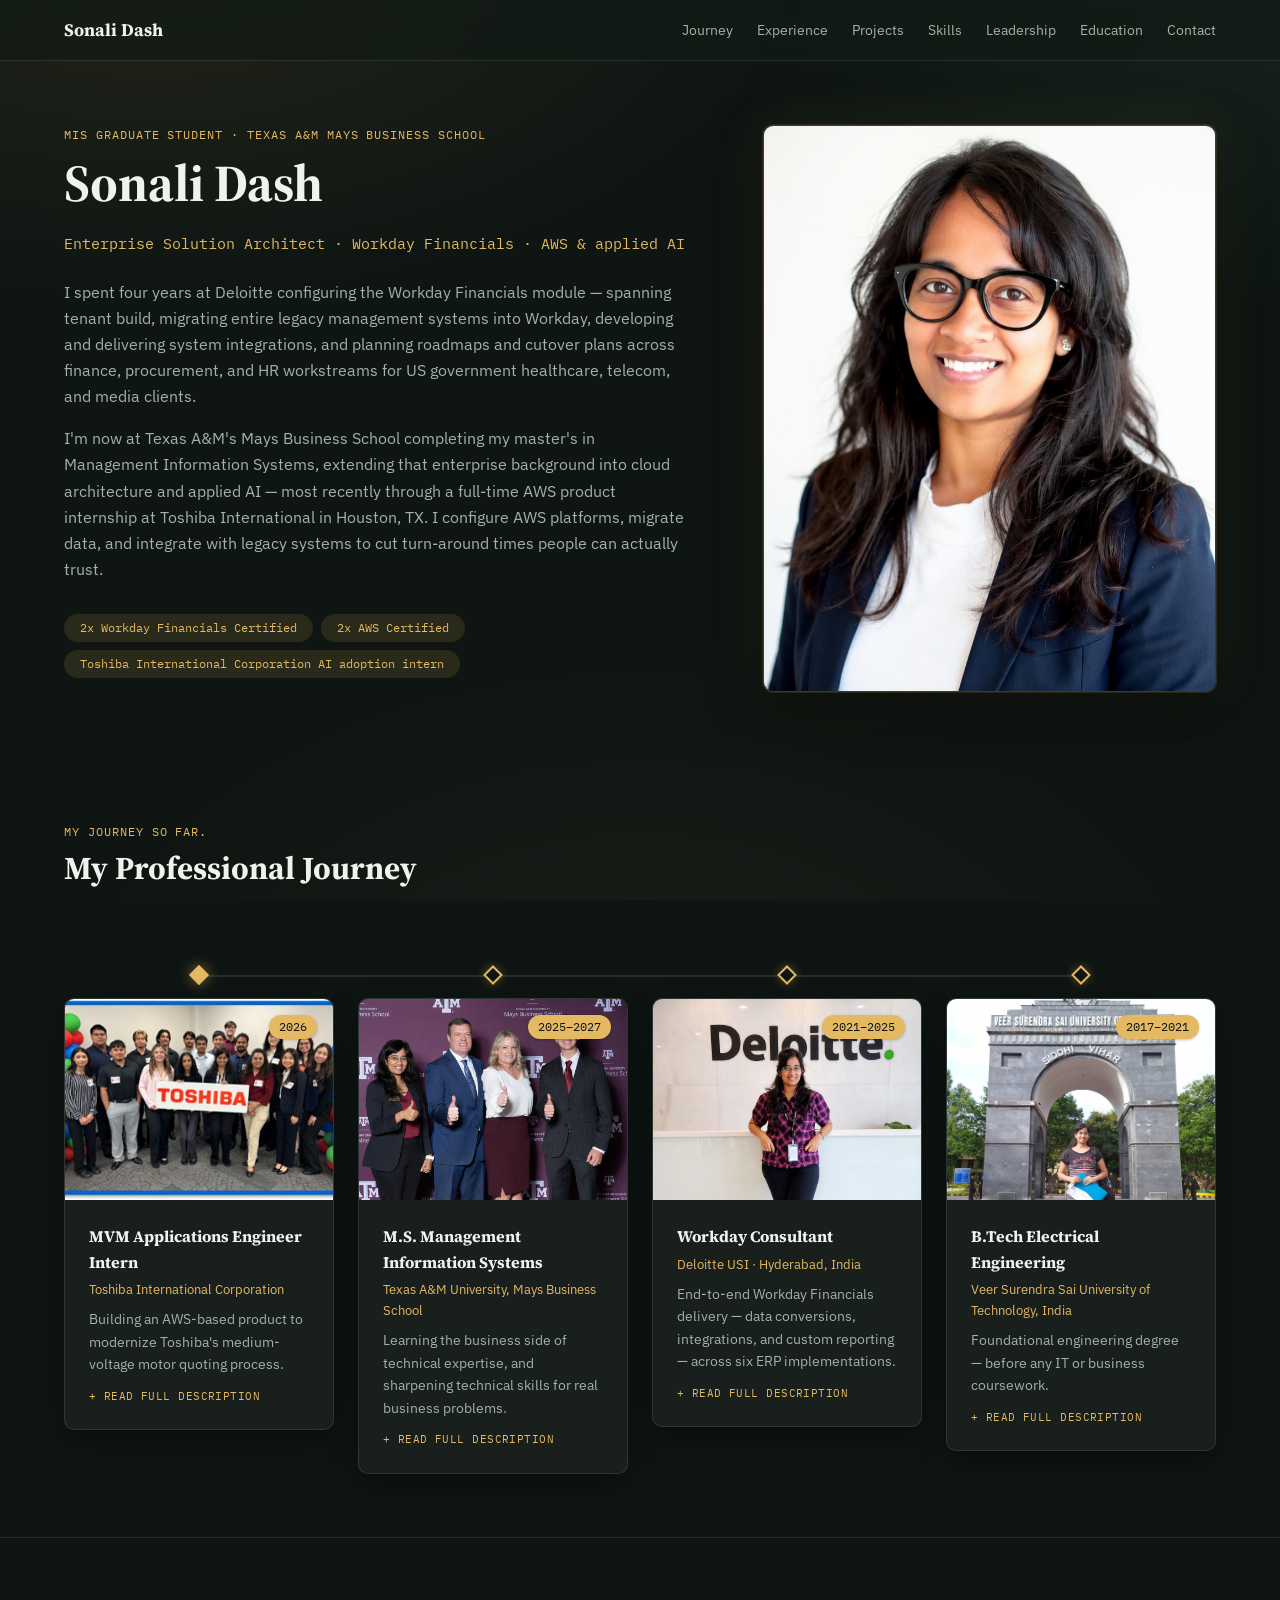
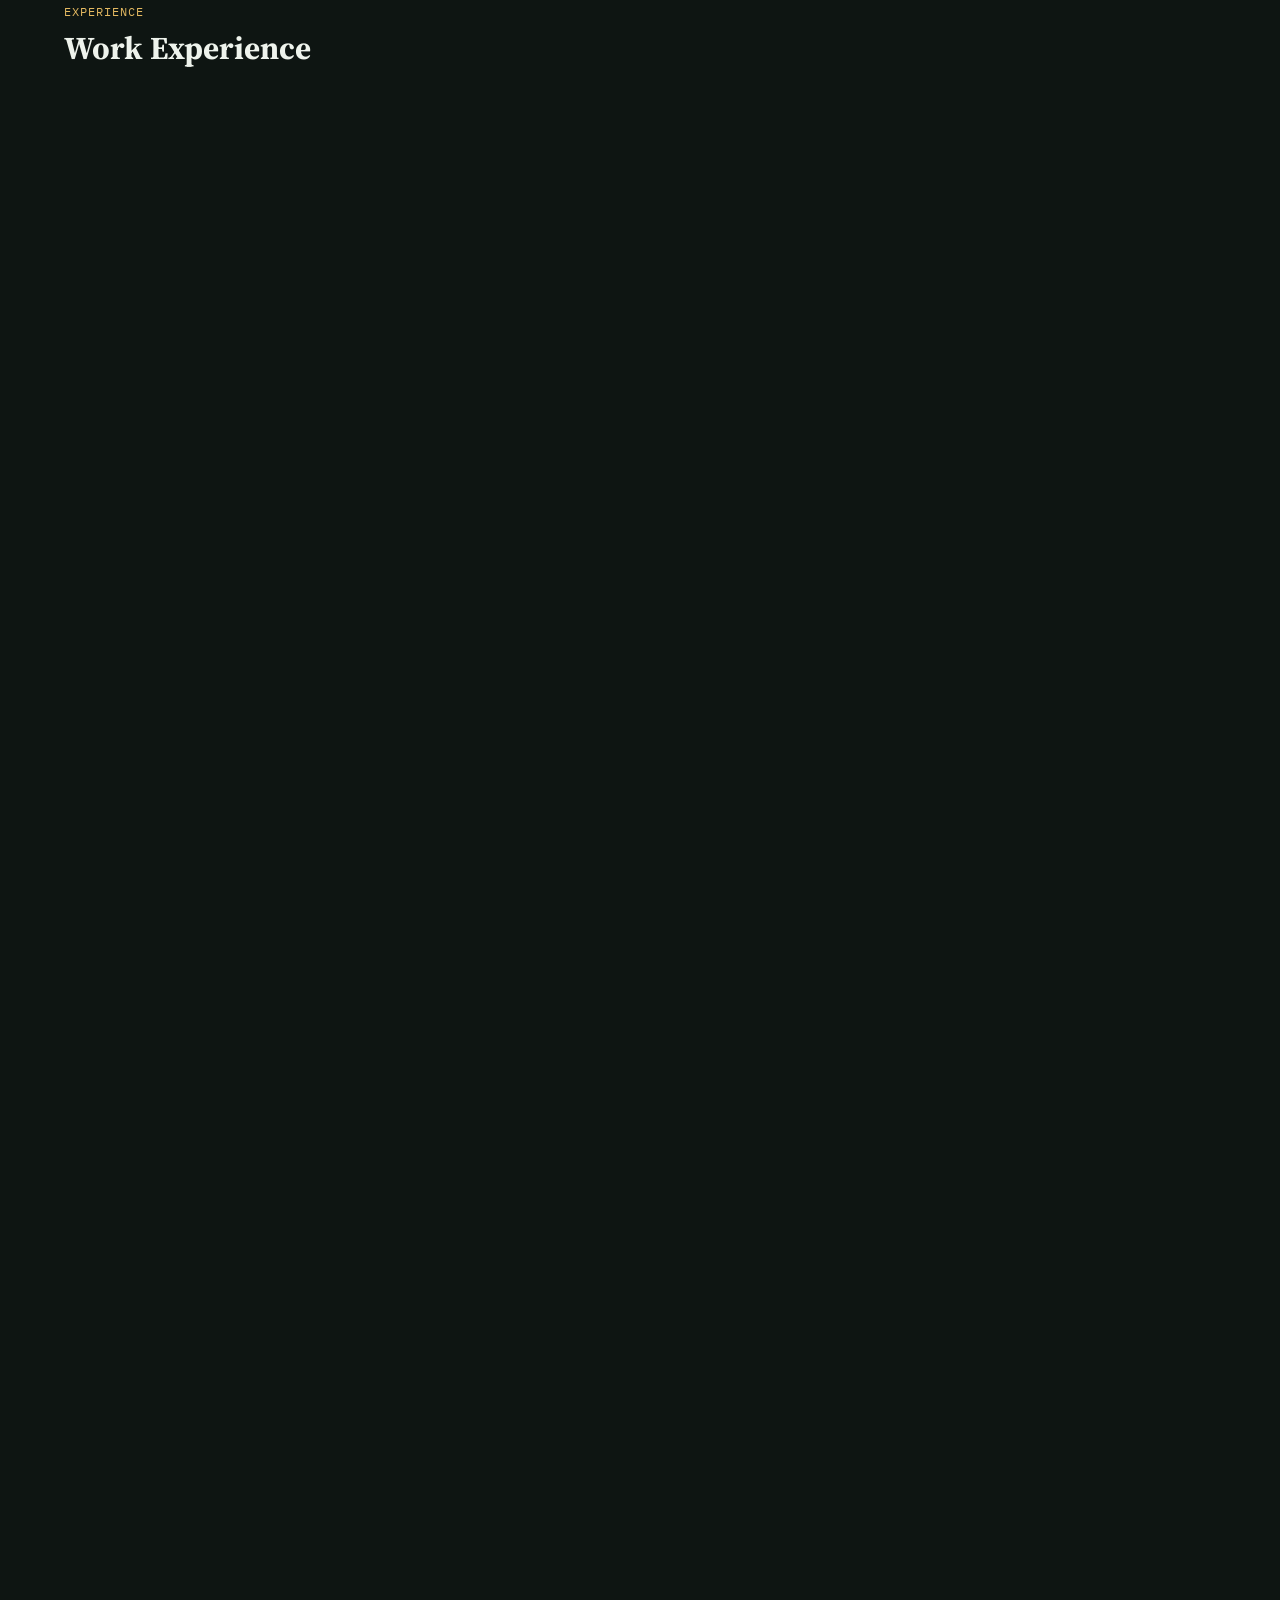
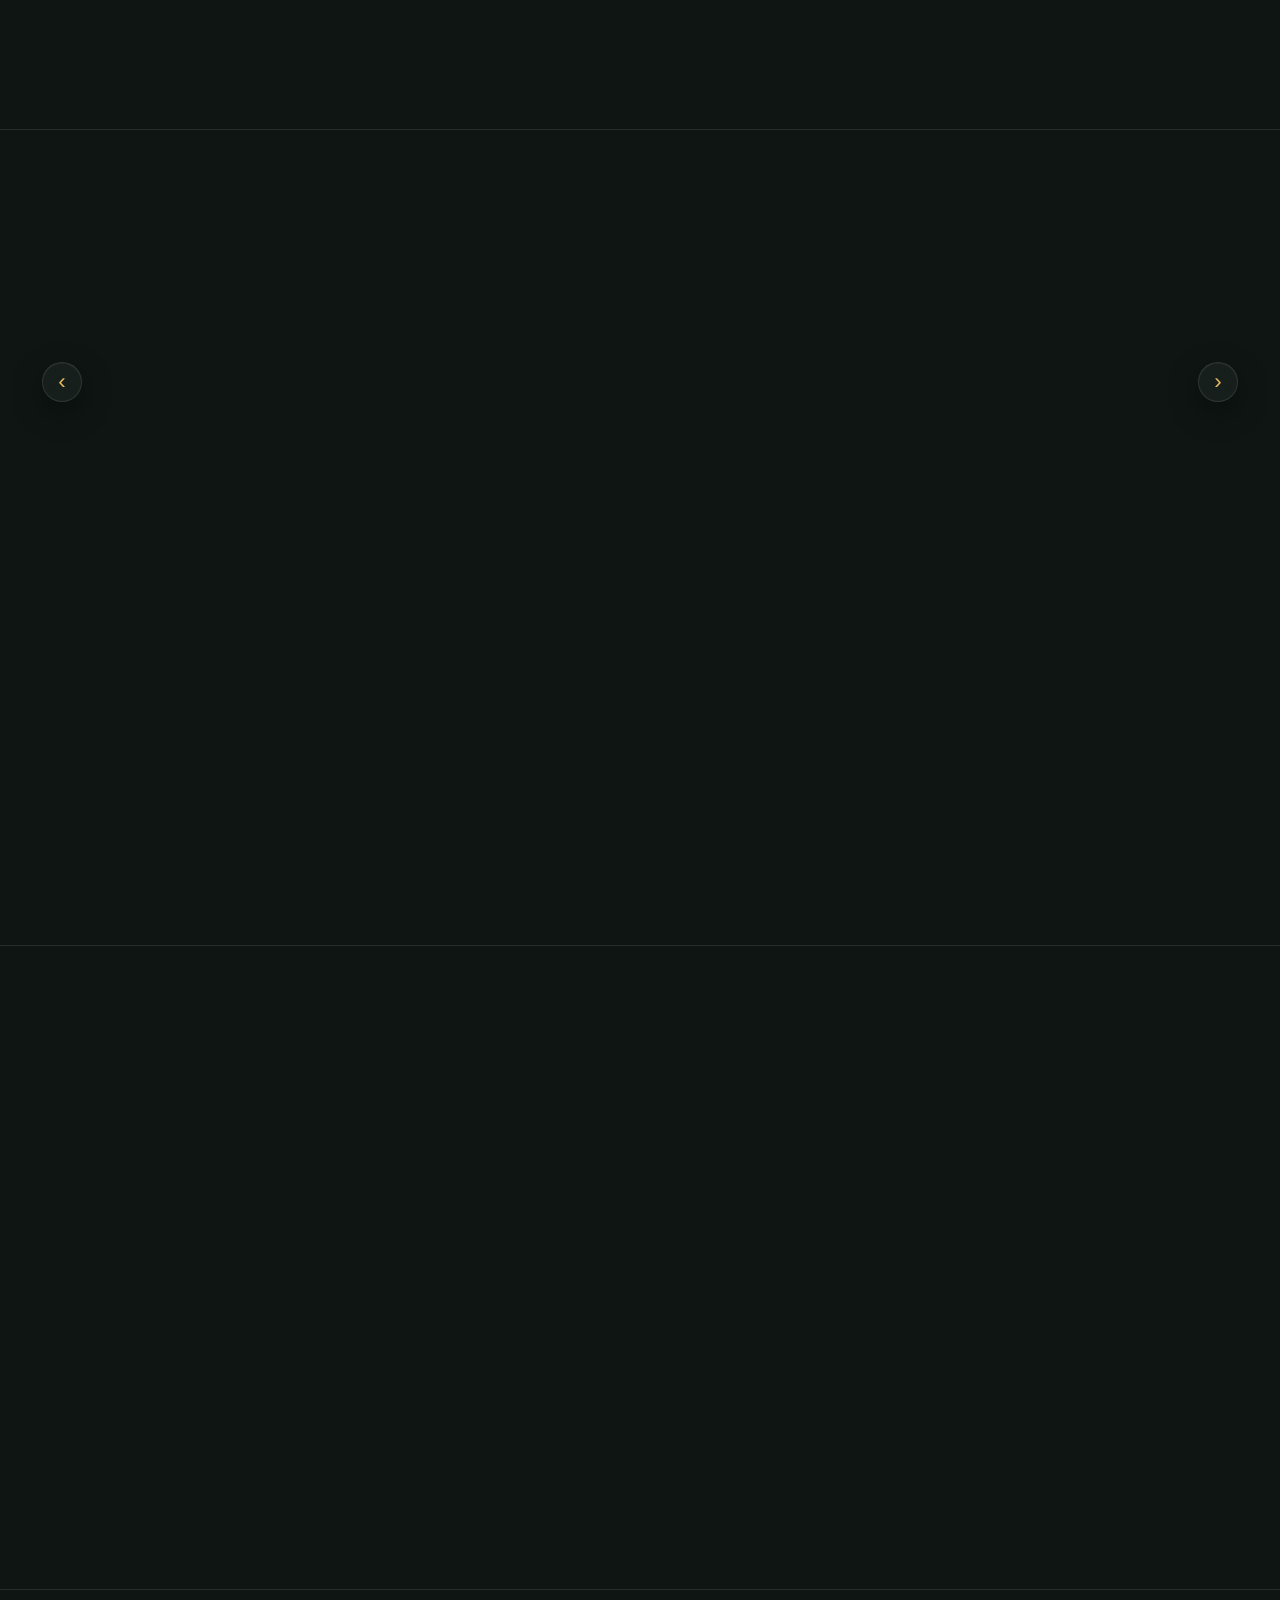
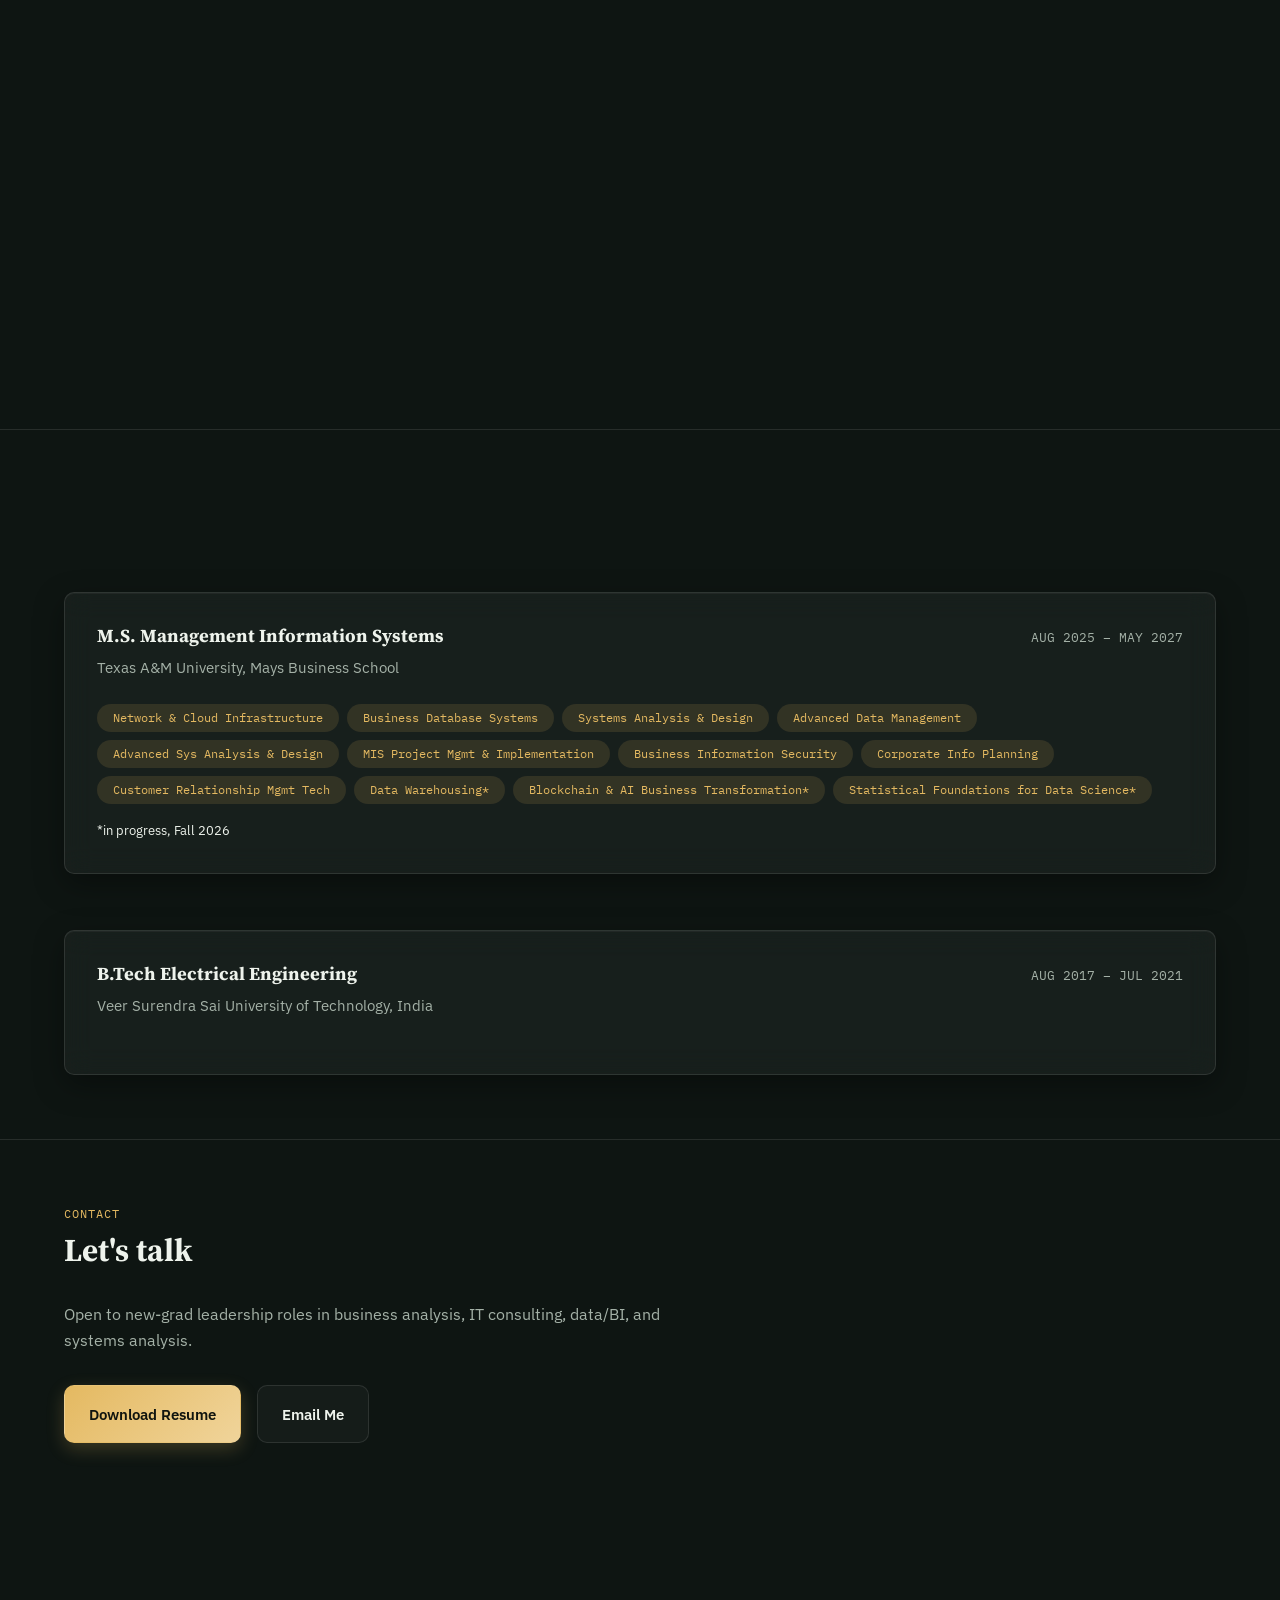
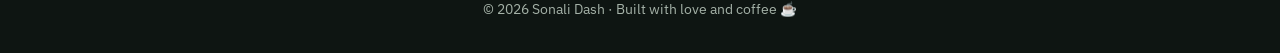
==== commit 4e30b0d4: "Dark glass theme + content edits (images, copy, slider, footer) Co-Authored-By: Claude Opus 4.8 <nor" ====
--- a/index.html
+++ b/index.html
@@ -8,7 +8,7 @@
 <link rel="preconnect" href="https://fonts.googleapis.com" />
 <link rel="preconnect" href="https://fonts.gstatic.com" crossorigin />
 <link href="https://fonts.googleapis.com/css2?family=Source+Serif+4:opsz,wght@8..60,600;8..60,700&family=IBM+Plex+Sans:wght@400;500;600&family=IBM+Plex+Mono:wght@500&display=swap" rel="stylesheet" />
-<link rel="stylesheet" href="css/style.css?v=15" />
+<link rel="stylesheet" href="css/style.css?v=18" />
 </head>
 <body>
 
@@ -56,10 +56,6 @@
           <span class="chip">2x AWS Certified</span>
           <span class="chip">Toshiba International Corporation AI adoption intern</span>
         </div>
-        <div class="hero-actions">
-          <a class="btn btn-primary" href="assets/resume/Dash_Sonali_WorkdayFinancials_0701.pdf" target="_blank" rel="noopener">Download Resume</a>
-          <a class="btn btn-secondary" href="#contact">Get in Touch</a>
-        </div>
       </div>
       <img class="hero-photo" src="assets/images/profile.jpeg" alt="Sonali Dash, portrait, Texas A&amp;M Mays Business School" />
     </div>
@@ -68,7 +64,7 @@
   <!-- ================= JOURNEY ================= -->
   <section id="journey">
     <div class="container">
-      <p class="eyebrow">Career &amp; Education</p>
+      <p class="eyebrow">My journey so far.</p>
       <h2 class="section-heading">My Professional Journey</h2>
       <div class="journey-track">
 
@@ -234,7 +230,6 @@
           <span class="chip">Salesforce</span>
           <span class="chip">Oracle EBS</span>
         </div>
-        <p class="pending-note">Detailed Toshiba project points coming soon.</p>
       </div>
 
       <!-- Deloitte — three client verticals -->
@@ -251,11 +246,7 @@
         <div class="exp-projects">
 
           <div class="exp-project">
-            <div class="exp-project-media photo-placeholder">
-              <svg viewBox="0 0 24 24" fill="none" stroke="currentColor" stroke-width="1.5"><rect x="3" y="5" width="18" height="14" rx="2"/><circle cx="12" cy="12" r="3.5"/><path d="M8 5l1.5-2h5L16 5"/></svg>
-              <span class="photo-placeholder-label">Photo</span>
-              <span class="photo-placeholder-note">Project III image (optional)</span>
-            </div>
+            <img class="exp-project-img" src="assets/images/experience/project3.jpg" alt="Government land-grant university campus" loading="lazy" />
             <div class="exp-project-body">
               <p class="exp-proj-tag">Project III · Government Land-Grant University</p>
               <p class="exp-proj-role">Consultant II · Workday Financials, SCM, HCM <span class="exp-proj-dates">Jan 2025 – Aug 2025</span></p>
@@ -268,11 +259,7 @@
           </div>
 
           <div class="exp-project">
-            <div class="exp-project-media photo-placeholder">
-              <svg viewBox="0 0 24 24" fill="none" stroke="currentColor" stroke-width="1.5"><rect x="3" y="5" width="18" height="14" rx="2"/><circle cx="12" cy="12" r="3.5"/><path d="M8 5l1.5-2h5L16 5"/></svg>
-              <span class="photo-placeholder-label">Photo</span>
-              <span class="photo-placeholder-note">Project II image (optional)</span>
-            </div>
+            <img class="exp-project-img" src="assets/images/experience/project2.jpg" alt="Deloitte project team" loading="lazy" />
             <div class="exp-project-body">
               <p class="exp-proj-tag">Project II · US Mid-Sized Professional Services Firm</p>
               <p class="exp-proj-role">Consultant · Workday Data Conversions <span class="exp-proj-dates">Oct 2022 – Jan 2025</span></p>
@@ -286,11 +273,7 @@
           </div>
 
           <div class="exp-project">
-            <div class="exp-project-media photo-placeholder">
-              <svg viewBox="0 0 24 24" fill="none" stroke="currentColor" stroke-width="1.5"><rect x="3" y="5" width="18" height="14" rx="2"/><circle cx="12" cy="12" r="3.5"/><path d="M8 5l1.5-2h5L16 5"/></svg>
-              <span class="photo-placeholder-label">Photo</span>
-              <span class="photo-placeholder-note">Project I image (optional)</span>
-            </div>
+            <img class="exp-project-img" src="assets/images/experience/project1.png" alt="Workday PunchOut procurement process" loading="lazy" />
             <div class="exp-project-body">
               <p class="exp-proj-tag">Project I · Government Healthcare &amp; Affiliated University</p>
               <p class="exp-proj-role">Business Tech Analyst · SCM &amp; Financials Integration <span class="exp-proj-dates">Sept 2021 – Oct 2022</span></p>
@@ -325,7 +308,6 @@
     <div class="container">
       <p class="eyebrow">Bringing ideas to life</p>
       <h2 class="section-heading">Academic Projects</h2>
-      <p class="pc-hint">Scroll, swipe, or use the arrows to browse — click any project to open its full breakdown.</p>
     </div>
 
     <div class="pc-viewport">
@@ -387,8 +369,8 @@
         <details class="pc-card">
           <summary>
             <div class="pc-head">
+              <img class="pc-head-img" src="assets/images/projects/mayscentral-canvas.png" alt="MaysCentral wireframes and mockups" loading="lazy" />
               <span class="pc-tag">Product Canvas</span>
-              <span class="pc-monogram" aria-hidden="true">M</span>
             </div>
             <div class="pc-body">
               <h3 class="pc-title">MaysCentral — Product Canvas</h3>
@@ -536,6 +518,8 @@
               <span class="chip">ETL Pipelines</span>
               <span class="chip">Automation Anywhere</span>
               <span class="chip">n8n</span>
+              <span class="chip">JavaScript</span>
+              <span class="chip">Webhooks</span>
             </div>
           </div>
           <div class="skills-subgroup">
@@ -604,7 +588,6 @@
           </div>
         </div>
       </div>
-      <p class="pending-note">More to come — student org involvement and case competitions pending.</p>
     </div>
   </section>
 
@@ -653,7 +636,7 @@
       <p class="eyebrow">Contact</p>
       <h2 class="section-heading">Let's talk</h2>
       <p class="hero-summary">
-        Open to internship and new-grad roles in business analysis, IT consulting, data/BI, and systems analysis.
+        Open to new-grad leadership roles in business analysis, IT consulting, data/BI, and systems analysis.
       </p>
       <div class="hero-actions">
         <a class="btn btn-primary" href="assets/resume/Dash_Sonali_WorkdayFinancials_0701.pdf" target="_blank" rel="noopener">Download Resume</a>
@@ -672,7 +655,7 @@
 
 <footer>
   <div class="container">
-    <p>&copy; 2026 Sonali Dash. Built with Claude Code.</p>
+    <p>&copy; 2026 Sonali Dash · Built with love and coffee ☕</p>
   </div>
 </footer>
 
@@ -702,6 +685,30 @@
     if (prev) prev.addEventListener('click', function () { pcTrack.scrollBy({ left: -stepFor(), behavior: 'smooth' }); });
     if (next) next.addEventListener('click', function () { pcTrack.scrollBy({ left: stepFor(), behavior: 'smooth' }); });
   }
+
+  // Scroll-reveal: fade/translate elements in as they enter the viewport
+  (function () {
+    var reduce = window.matchMedia && window.matchMedia('(prefers-reduced-motion: reduce)').matches;
+    var targets = document.querySelectorAll(
+      '.hero-inner > div, .section-heading, .eyebrow, .about-text, .card, .journey-item, .pc-card, .exp-project, .skills-group, .leadership-item, .edu-list > .card, .contact-links, .hero-actions'
+    );
+    if (reduce || !('IntersectionObserver' in window)) {
+      targets.forEach(function (el) { el.classList.add('reveal', 'is-visible'); });
+      return;
+    }
+    targets.forEach(function (el) {
+      el.classList.add('reveal');
+      // gentle stagger within a shared parent
+      var sibs = el.parentElement ? Array.prototype.indexOf.call(el.parentElement.children, el) : 0;
+      el.style.transitionDelay = Math.min(sibs % 6, 5) * 60 + 'ms';
+    });
+    var io = new IntersectionObserver(function (entries) {
+      entries.forEach(function (e) {
+        if (e.isIntersecting) { e.target.classList.add('is-visible'); io.unobserve(e.target); }
+      });
+    }, { threshold: 0.12, rootMargin: '0px 0px -8% 0px' });
+    targets.forEach(function (el) { io.observe(el); });
+  })();
 </script>
 
 </body>
--- a/css/style.css
+++ b/css/style.css
@@ -5,15 +5,19 @@
    ============================================================ */
 
 :root {
-  /* Color tokens — light (default) */
-  --ink: #1c231d;
-  --paper: #eef3ea;
-  --card: #ffffff;
-  --accent: #6b1420;
-  --accent-tint: #f2e7e5;
-  --text-secondary: #5b6358;
-  --border: #dbe4d6;
-  --focus-ring: #6b1420;
+  /* Color tokens — dark glass theme (single, deliberate dark look) */
+  --ink: #eef3ec;
+  --paper: #0e1512;          /* deep green-charcoal ground */
+  --ground-2: #121b17;       /* slightly lifted surface (nav) */
+  --card: rgba(255, 255, 255, 0.045);   /* glass surface */
+  --card-solid: #141d19;     /* opaque fallback where blur can't apply */
+  --accent: #e4b961;         /* warm gold */
+  --accent-soft: #f0d49a;    /* lighter gold for hovers */
+  --accent-tint: rgba(228, 185, 97, 0.13);
+  --text-secondary: #a4b1a7;
+  --border: rgba(255, 255, 255, 0.10);
+  --border-strong: rgba(255, 255, 255, 0.16);
+  --focus-ring: #e4b961;
 
   /* Spacing scale */
   --sp-1: 4px;
@@ -30,21 +34,8 @@
   --font-body: "IBM Plex Sans", -apple-system, "Segoe UI", sans-serif;
   --font-mono: "IBM Plex Mono", "Consolas", monospace;
 
-  --radius: 6px;
+  --radius: 10px;
   --max-width: 1200px;
-}
-
-@media (prefers-color-scheme: dark) {
-  :root {
-    --ink: #edf2ea;
-    --paper: #131712;
-    --card: #1c231d;
-    --accent: #d9838c;
-    --accent-tint: #322523;
-    --text-secondary: #a9b3a3;
-    --border: #2c352a;
-    --focus-ring: #d9838c;
-  }
 }
 
 * {
@@ -67,7 +58,12 @@
 
 body {
   margin: 0;
-  background: var(--paper);
+  background:
+    radial-gradient(1100px 620px at 12% -8%, rgba(228, 185, 97, 0.10), transparent 60%),
+    radial-gradient(900px 520px at 100% 2%, rgba(96, 156, 120, 0.09), transparent 55%),
+    radial-gradient(1000px 700px at 50% 120%, rgba(228, 185, 97, 0.06), transparent 60%),
+    var(--paper);
+  background-attachment: fixed;
   color: var(--ink);
   font-family: var(--font-body);
   font-size: 17px;
@@ -450,6 +446,14 @@
   margin: 0;
 }
 
+.exp-project-img {
+  width: 100%;
+  aspect-ratio: 4 / 3;
+  object-fit: cover;
+  border-radius: var(--radius);
+  border: 1px solid var(--border);
+}
+
 .exp-proj-tag {
   font-family: var(--font-mono);
   font-size: 0.72rem;
@@ -562,8 +566,7 @@
   inset: 0;
   width: 100%;
   height: 100%;
-  object-fit: contain;
-  padding: var(--sp-3);
+  object-fit: cover;
 }
 
 .pc-tag {
@@ -1045,3 +1048,123 @@
   min-height: 160px;
   margin-top: var(--sp-4);
 }
+
+/* ============================================================
+   DARK GLASS THEME — surfaces, depth, motion
+   (layered on top of the token system above)
+   ============================================================ */
+
+/* Frosted-glass surfaces */
+.card,
+.journey-box,
+.pc-card,
+.pc-arrow {
+  background: var(--card);
+  -webkit-backdrop-filter: blur(14px) saturate(120%);
+  backdrop-filter: blur(14px) saturate(120%);
+  border-color: var(--border);
+  box-shadow: 0 1px 0 rgba(255, 255, 255, 0.04) inset,
+    0 10px 30px rgba(0, 0, 0, 0.35);
+}
+
+.card:hover,
+.journey-box:hover {
+  border-color: var(--border-strong);
+}
+
+/* Sticky nav as a glass bar */
+.site-nav {
+  background: color-mix(in srgb, var(--ground-2) 72%, transparent);
+  -webkit-backdrop-filter: blur(16px) saturate(130%);
+  backdrop-filter: blur(16px) saturate(130%);
+  border-bottom: 1px solid var(--border);
+}
+
+@media (max-width: 720px) {
+  .nav-links {
+    background: color-mix(in srgb, var(--ground-2) 92%, transparent);
+    -webkit-backdrop-filter: blur(16px);
+    backdrop-filter: blur(16px);
+  }
+}
+
+/* Primary button: gold fill needs dark ink */
+.btn-primary {
+  background: linear-gradient(135deg, var(--accent), var(--accent-soft));
+  color: #10140f;
+  box-shadow: 0 6px 18px rgba(228, 185, 97, 0.22);
+}
+
+.btn-primary:hover {
+  opacity: 1;
+  filter: brightness(1.05);
+}
+
+.btn-secondary {
+  background: rgba(255, 255, 255, 0.03);
+  -webkit-backdrop-filter: blur(10px);
+  backdrop-filter: blur(10px);
+}
+
+/* Hero portrait: glow ring */
+.hero-photo {
+  border: 1px solid var(--border-strong);
+  box-shadow: 0 0 0 1px rgba(228, 185, 97, 0.12),
+    0 18px 50px rgba(0, 0, 0, 0.5),
+    0 0 60px rgba(228, 185, 97, 0.10);
+}
+
+/* Journey track line + markers a touch brighter on dark */
+.journey-marker {
+  box-shadow: 0 0 10px rgba(228, 185, 97, 0.35);
+}
+
+.journey-item.is-current .journey-marker {
+  box-shadow: 0 0 14px rgba(228, 185, 97, 0.6);
+}
+
+/* Project card image headers: darker glass tint so light diagrams sit cleanly */
+.pc-head {
+  background:
+    linear-gradient(180deg, rgba(255, 255, 255, 0.05), rgba(255, 255, 255, 0.02)),
+    var(--accent-tint);
+}
+
+.pc-figure,
+.pc-head-img {
+  /* diagrams keep their own light background; frame them softly */
+  border-radius: calc(var(--radius) - 4px);
+}
+
+/* Experience logos sit on their own light tiles — keep a bright backing */
+.exp-logo {
+  background: #fff;
+  padding: 4px;
+}
+
+/* Eyebrow labels: subtle gold */
+.eyebrow {
+  color: var(--accent);
+}
+
+/* ---- Scroll-reveal motion (tasteful, reduced-motion safe) ---- */
+.reveal {
+  opacity: 0;
+  transform: translateY(18px);
+  transition: opacity 0.6s cubic-bezier(0.22, 0.61, 0.36, 1),
+    transform 0.6s cubic-bezier(0.22, 0.61, 0.36, 1);
+  will-change: opacity, transform;
+}
+
+.reveal.is-visible {
+  opacity: 1;
+  transform: none;
+}
+
+@media (prefers-reduced-motion: reduce) {
+  .reveal {
+    opacity: 1 !important;
+    transform: none !important;
+    transition: none !important;
+  }
+}
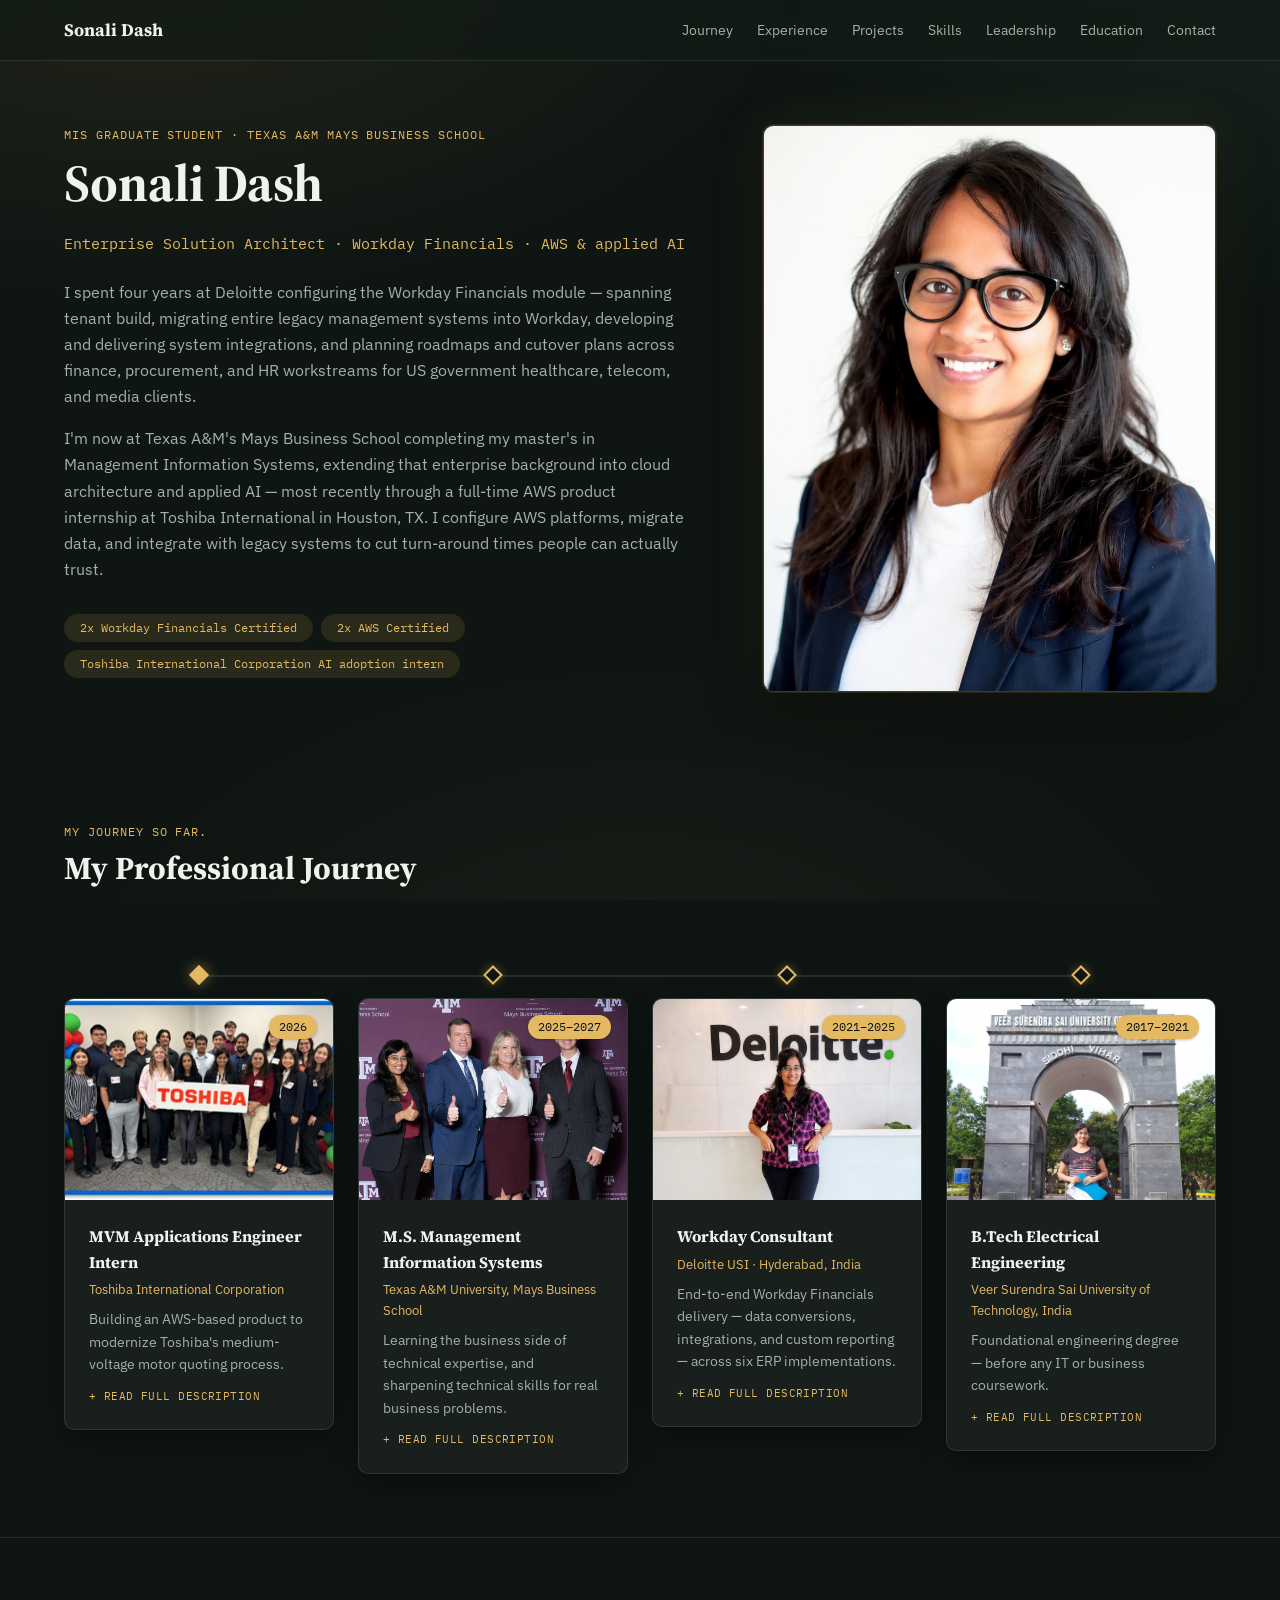
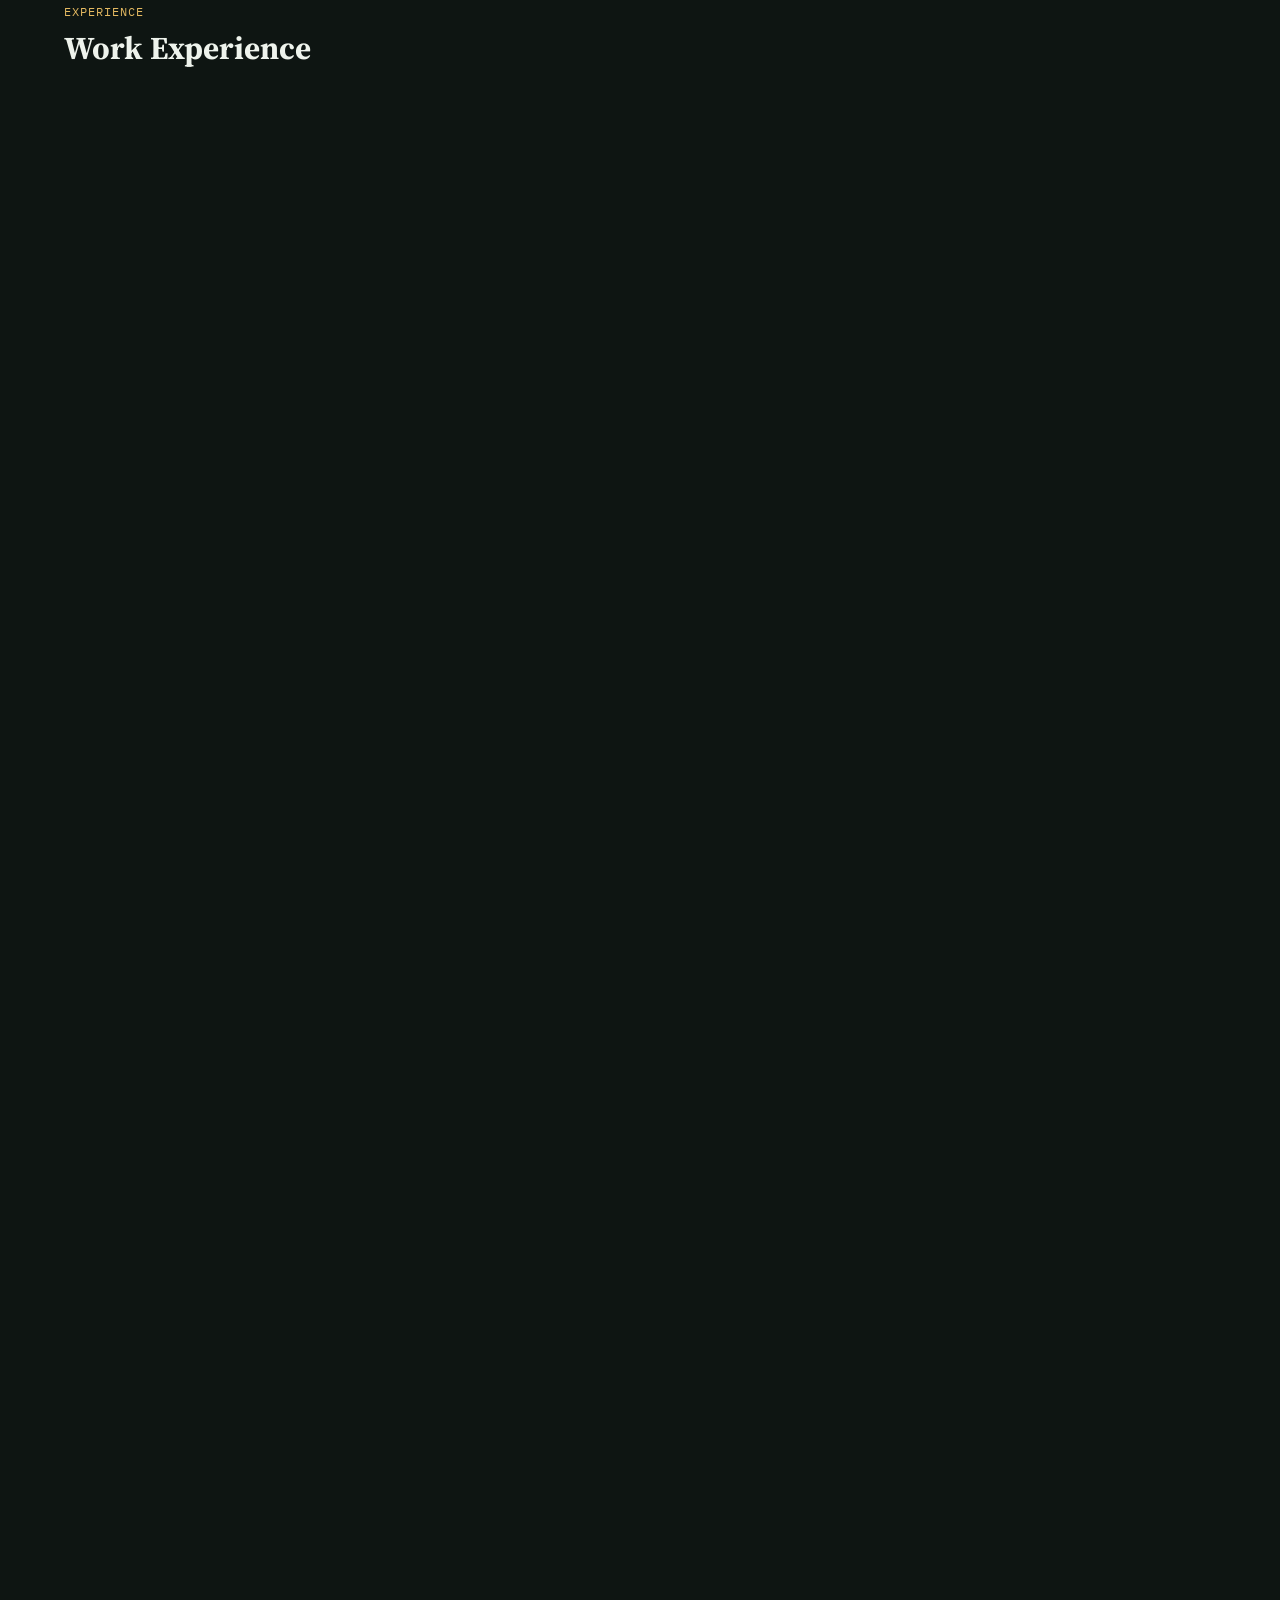
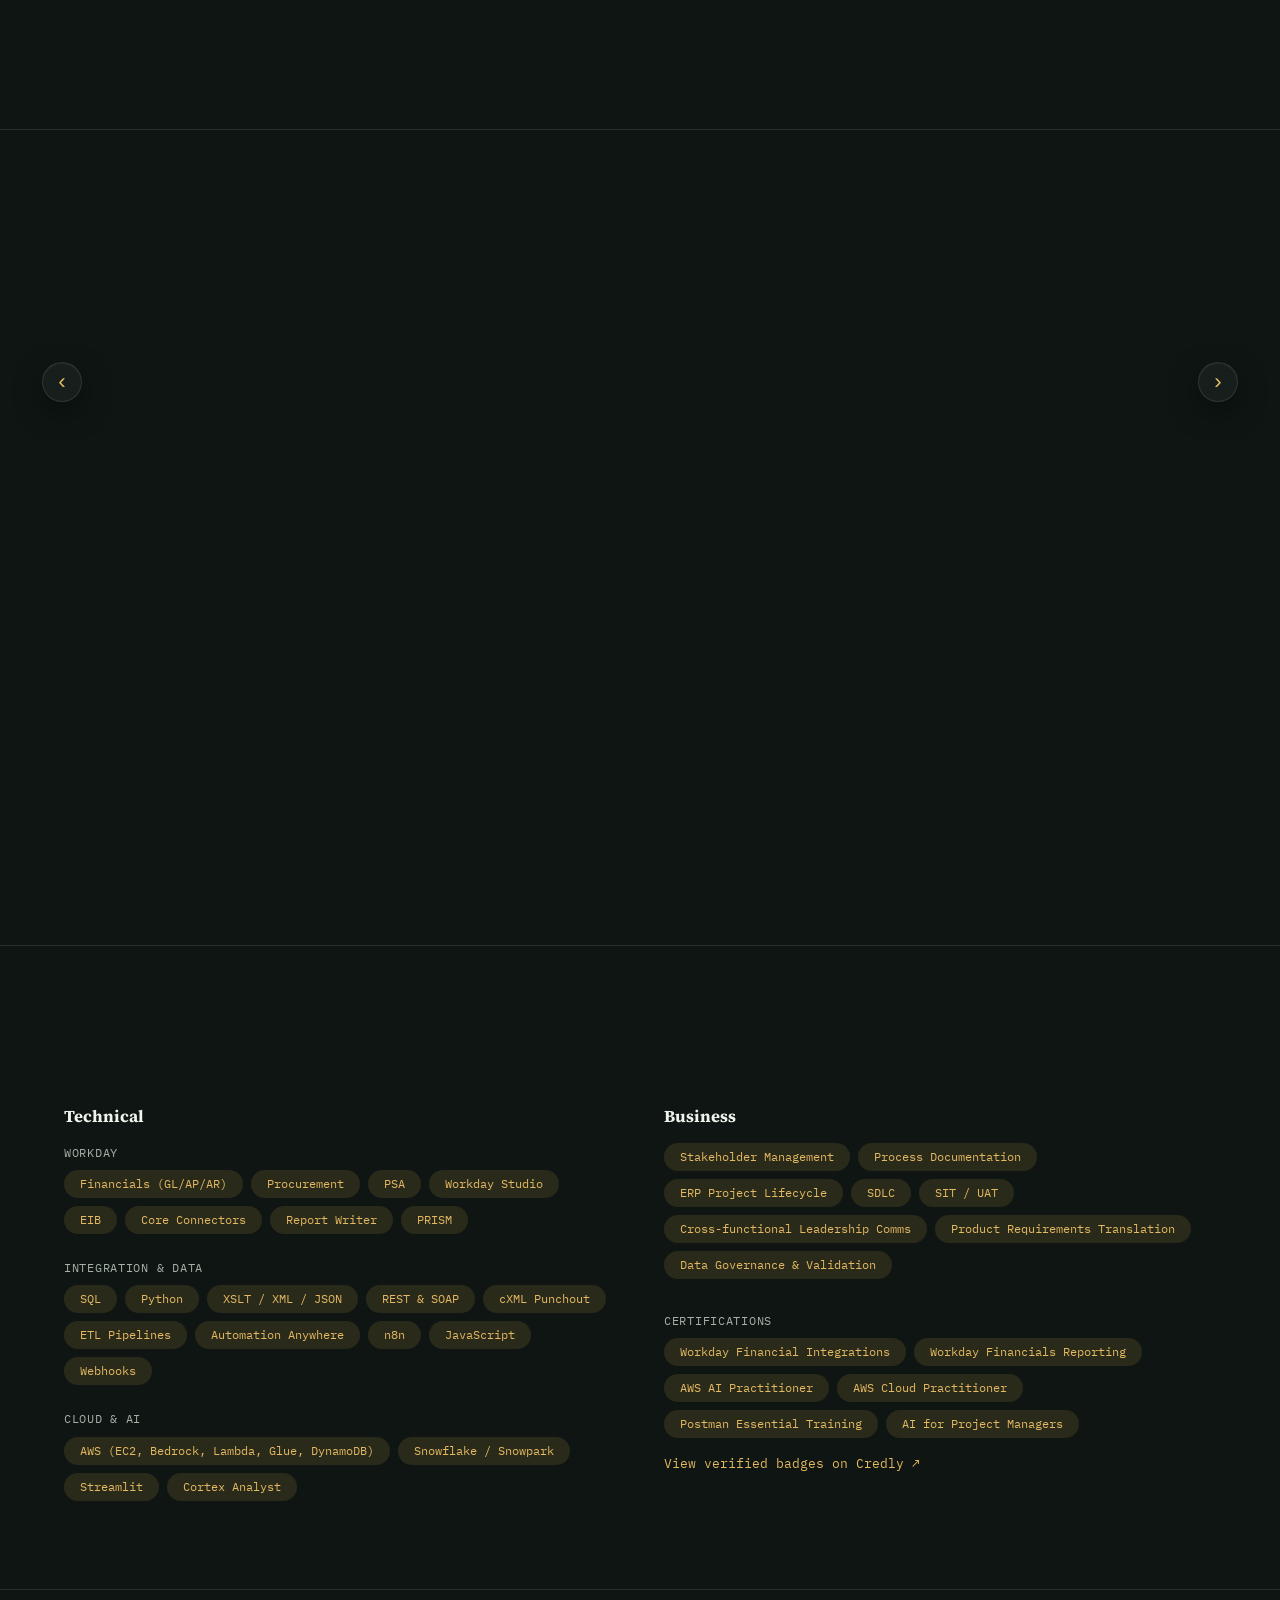
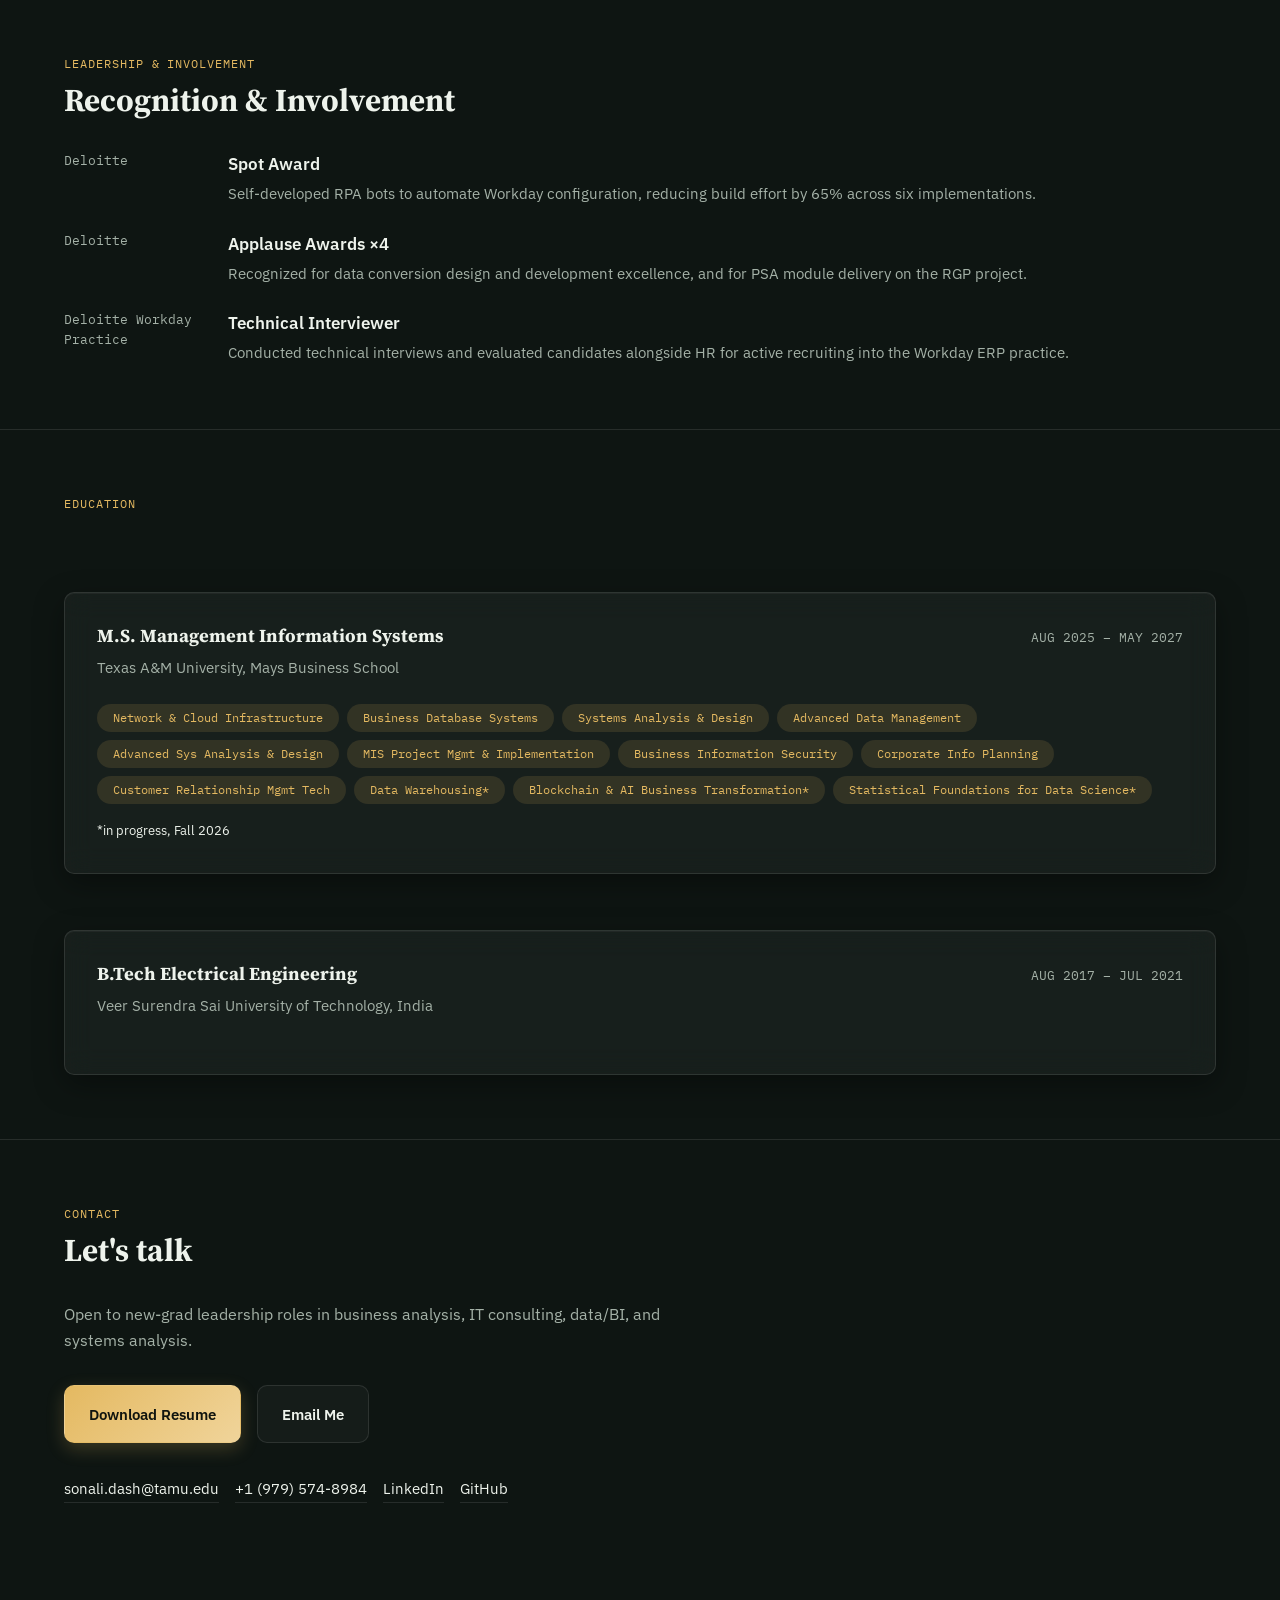
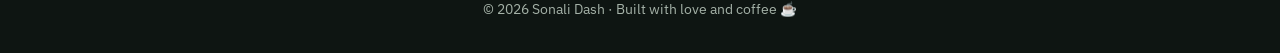
==== commit d5c9d179: "Add Credly verified-badges link under certifications Co-Authored-By: Claude Opus 4.8 <noreply@anthro" ====
--- a/index.html
+++ b/index.html
@@ -8,7 +8,7 @@
 <link rel="preconnect" href="https://fonts.googleapis.com" />
 <link rel="preconnect" href="https://fonts.gstatic.com" crossorigin />
 <link href="https://fonts.googleapis.com/css2?family=Source+Serif+4:opsz,wght@8..60,600;8..60,700&family=IBM+Plex+Sans:wght@400;500;600&family=IBM+Plex+Mono:wght@500&display=swap" rel="stylesheet" />
-<link rel="stylesheet" href="css/style.css?v=18" />
+<link rel="stylesheet" href="css/style.css?v=19" />
 </head>
 <body>
 
@@ -554,6 +554,7 @@
               <span class="chip">Postman Essential Training</span>
               <span class="chip">AI for Project Managers</span>
             </div>
+            <a class="cred-link" href="https://www.credly.com/users/sonali-dash.db9c821f/badges" target="_blank" rel="noopener">View verified badges on Credly ↗</a>
           </div>
         </div>
       </div>
--- a/css/style.css
+++ b/css/style.css
@@ -1168,3 +1168,21 @@
     transition: none !important;
   }
 }
+
+/* Credly verification link under certifications */
+.cred-link {
+  display: inline-flex;
+  align-items: center;
+  gap: var(--sp-2);
+  margin-top: var(--sp-3);
+  font-family: var(--font-mono);
+  font-size: 0.8rem;
+  color: var(--accent);
+  text-decoration: none;
+  border-bottom: 1px solid transparent;
+  transition: border-color 0.15s ease;
+}
+
+.cred-link:hover {
+  border-bottom-color: var(--accent);
+}
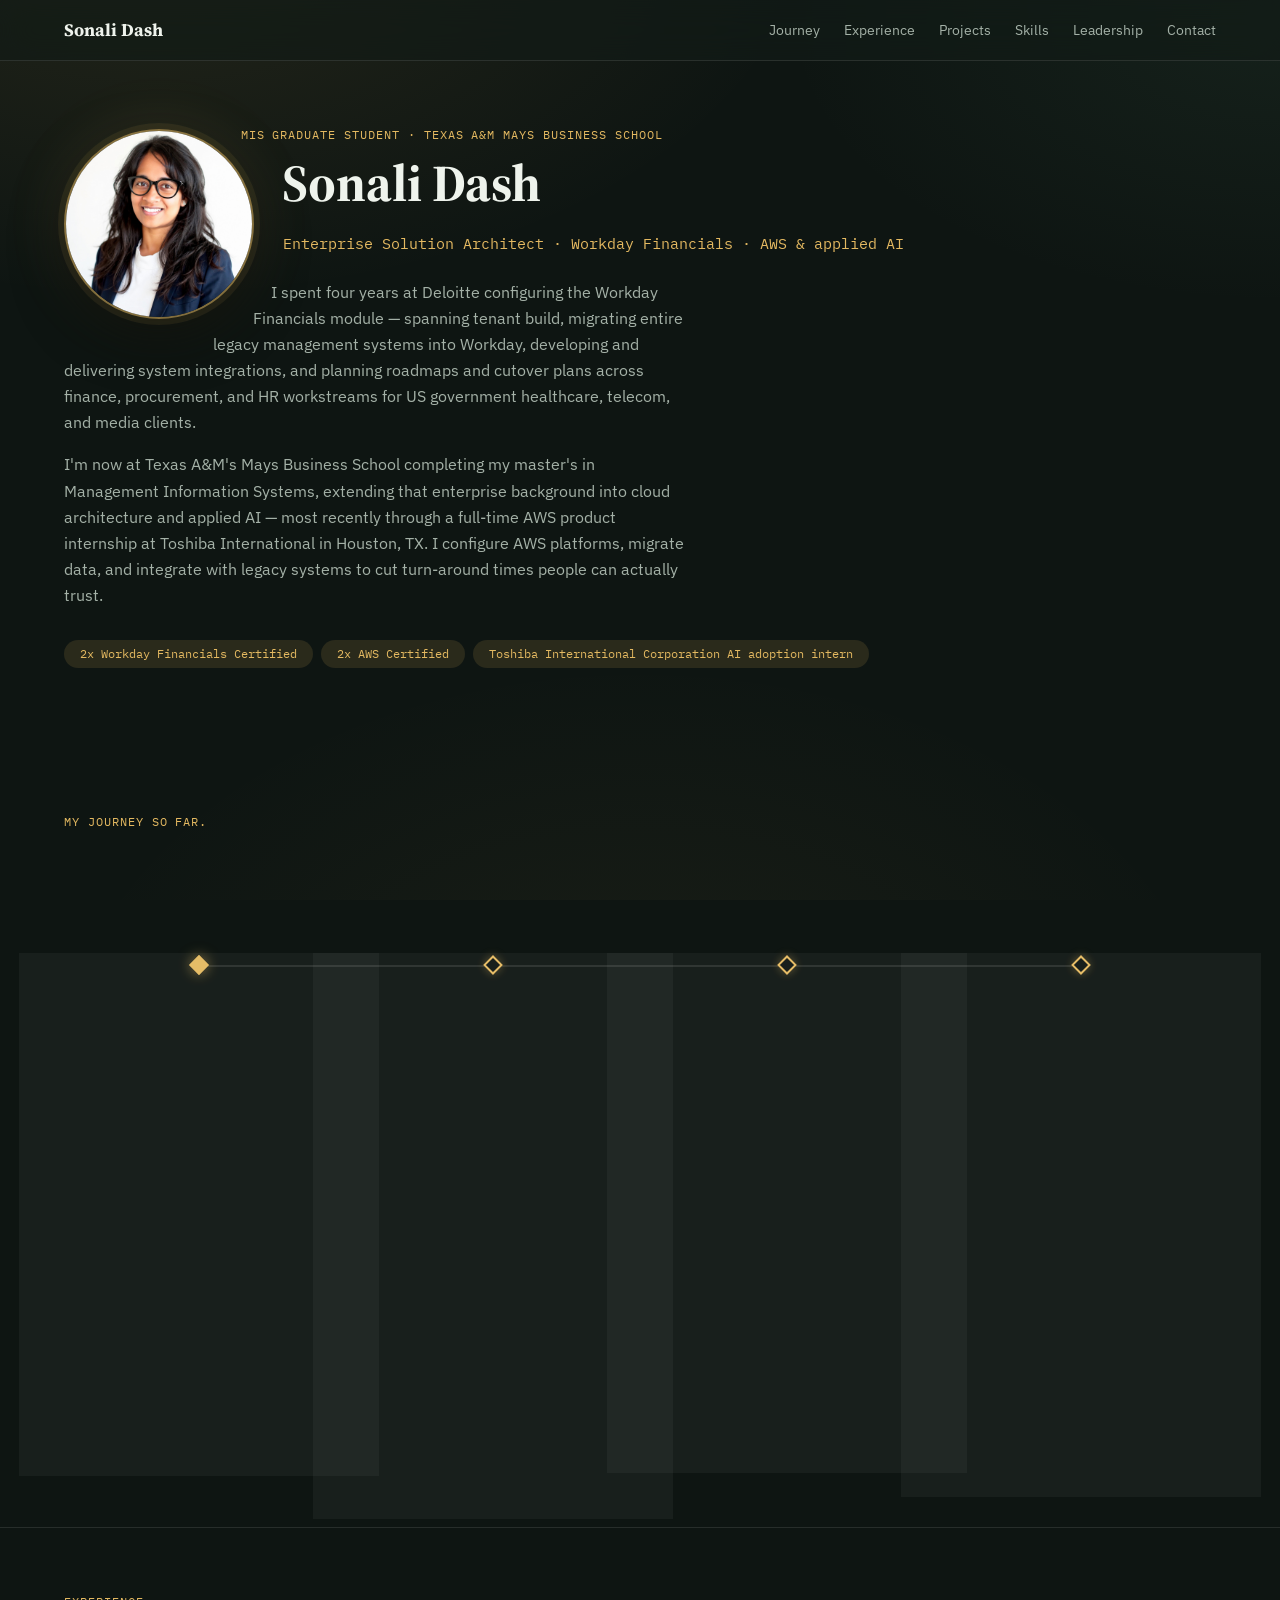
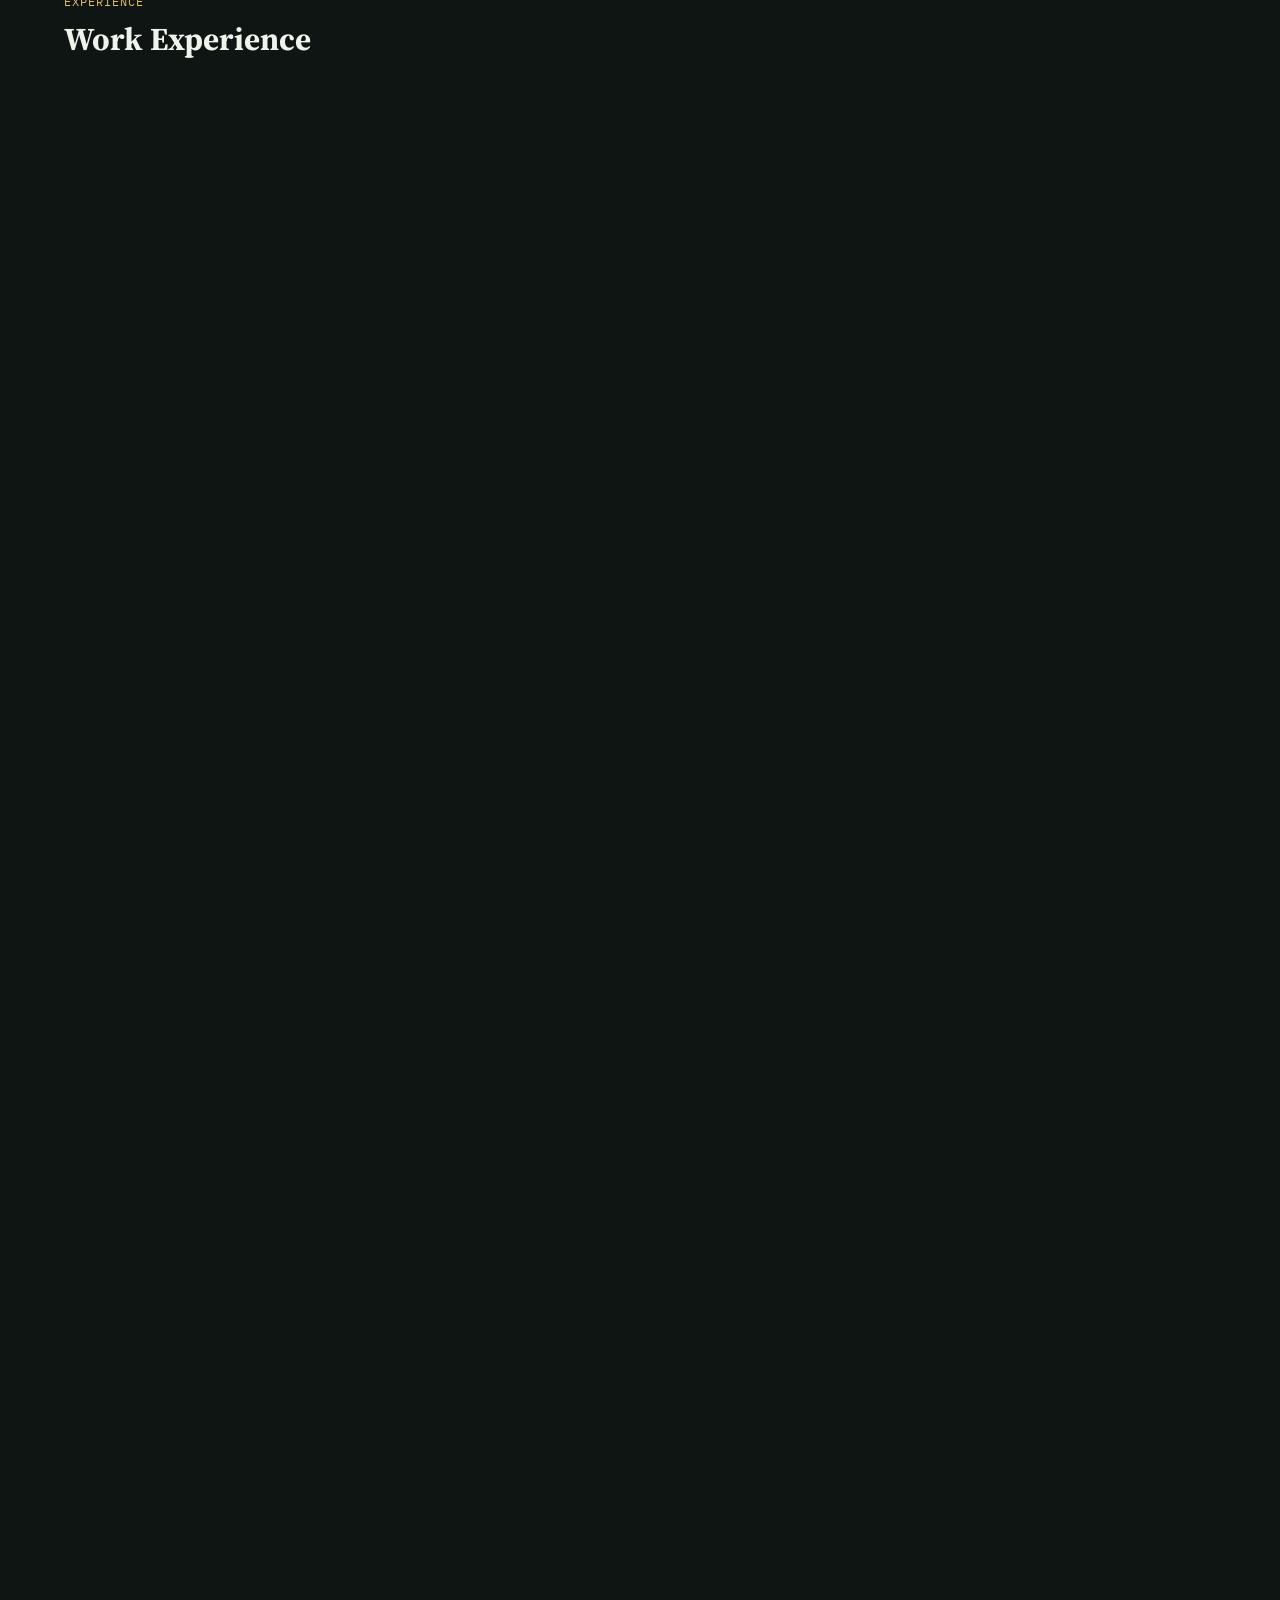
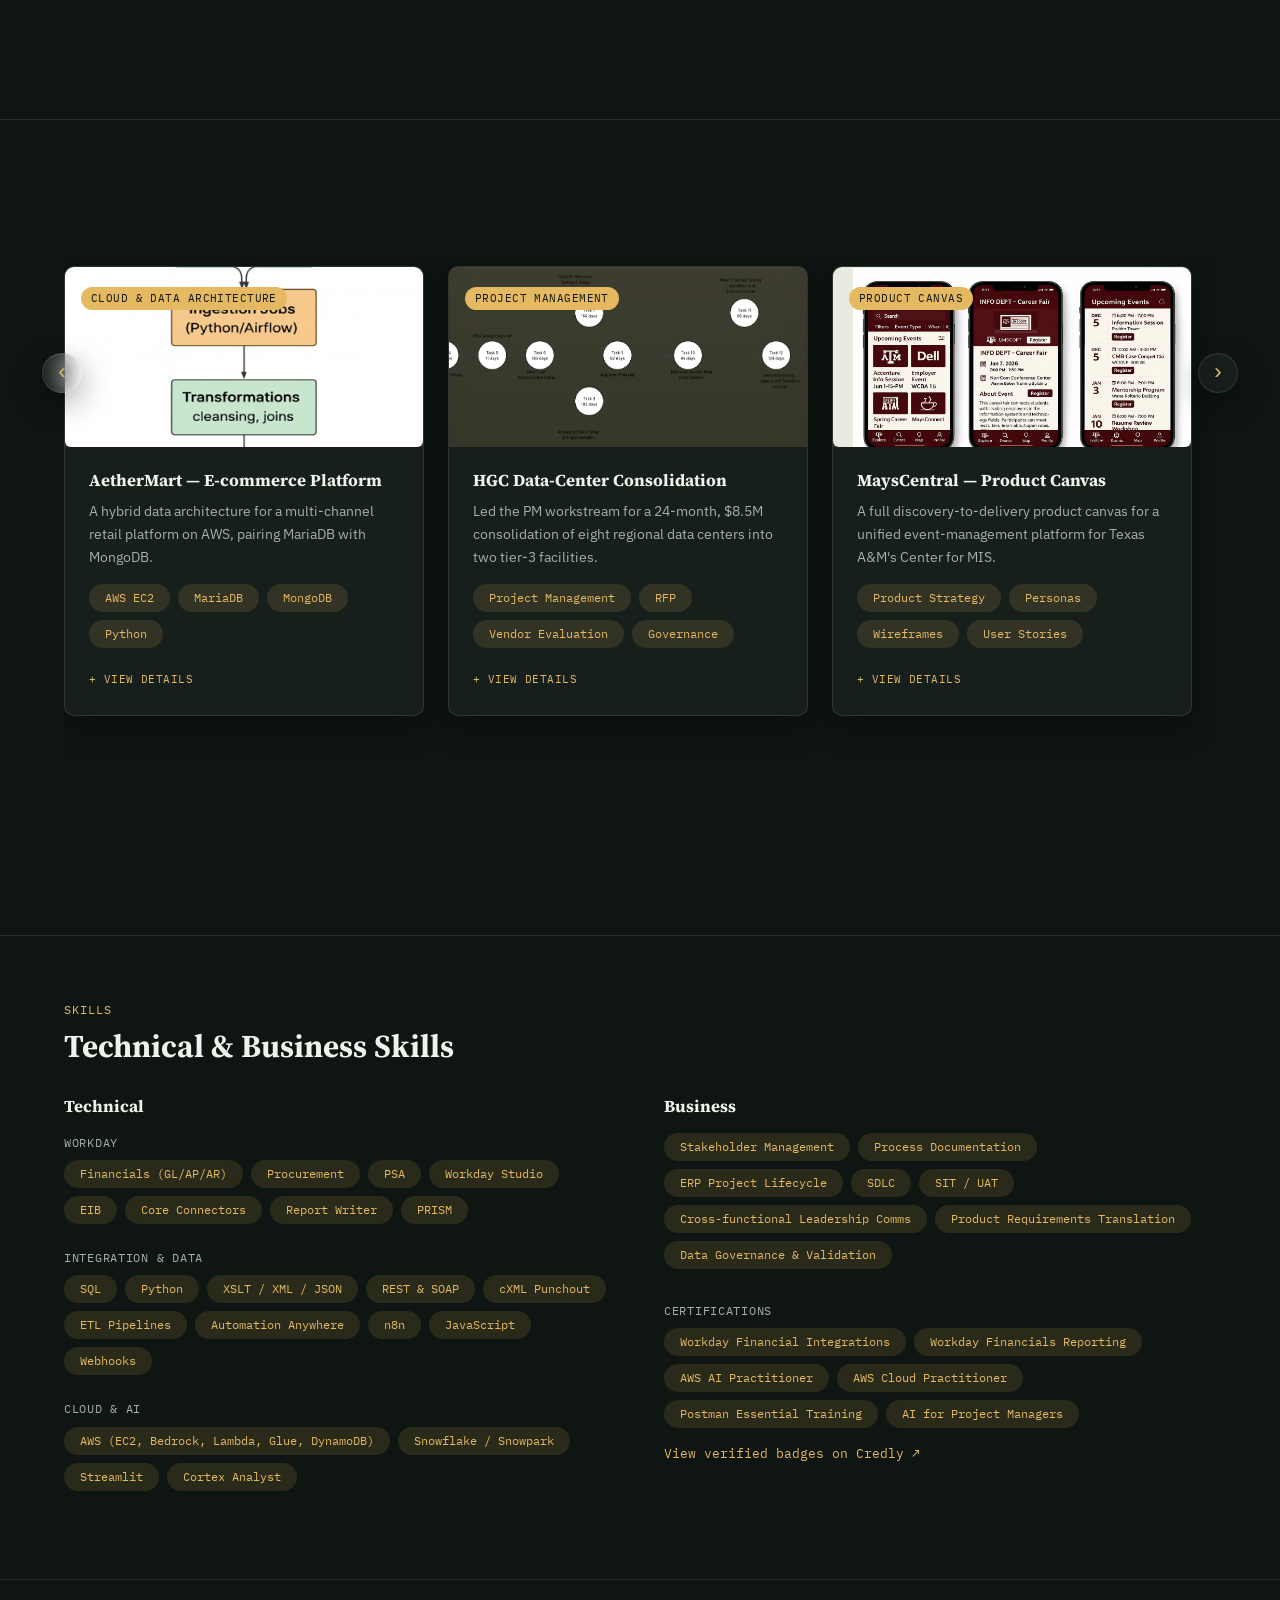
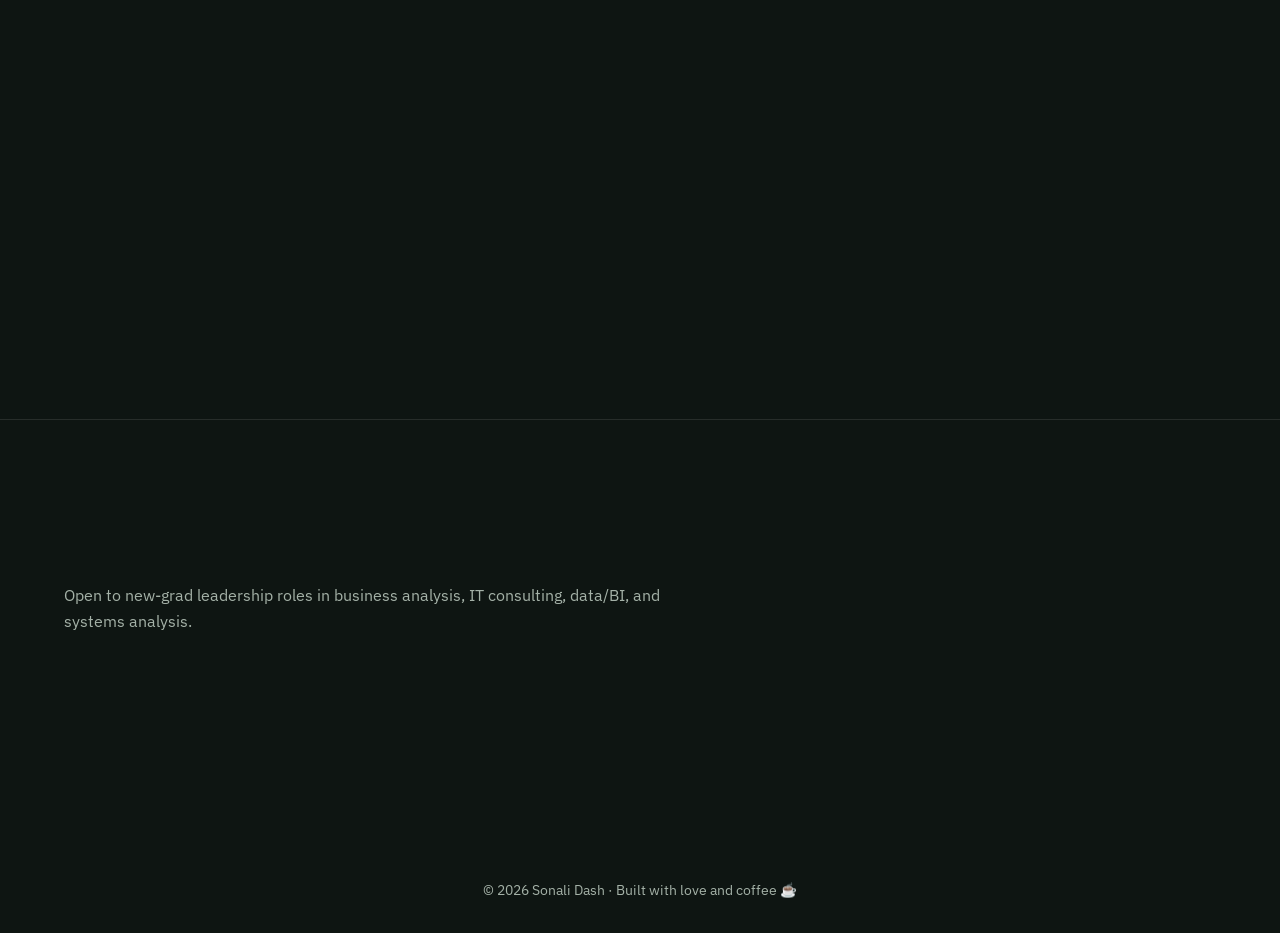
==== commit 722c4bf2: "Circular hero avatar with text wrap; remove Education section (covered in Journey) Co-Authored-By: C" ====
--- a/index.html
+++ b/index.html
@@ -8,7 +8,7 @@
 <link rel="preconnect" href="https://fonts.googleapis.com" />
 <link rel="preconnect" href="https://fonts.gstatic.com" crossorigin />
 <link href="https://fonts.googleapis.com/css2?family=Source+Serif+4:opsz,wght@8..60,600;8..60,700&family=IBM+Plex+Sans:wght@400;500;600&family=IBM+Plex+Mono:wght@500&display=swap" rel="stylesheet" />
-<link rel="stylesheet" href="css/style.css?v=19" />
+<link rel="stylesheet" href="css/style.css?v=23" />
 </head>
 <body>
 
@@ -22,7 +22,6 @@
       <li><a href="#projects">Projects</a></li>
       <li><a href="#skills">Skills</a></li>
       <li><a href="#leadership">Leadership</a></li>
-      <li><a href="#education">Education</a></li>
       <li><a href="#contact">Contact</a></li>
     </ul>
   </div>
@@ -33,6 +32,7 @@
   <!-- ================= HERO ================= -->
   <header class="hero" id="top">
     <div class="container hero-inner">
+      <img class="hero-photo" src="assets/images/profile.jpeg" alt="Sonali Dash, portrait, Texas A&amp;M Mays Business School" />
       <div>
         <p class="eyebrow">MIS Graduate Student · Texas A&amp;M Mays Business School</p>
         <h1 class="hero-name">Sonali Dash</h1>
@@ -57,7 +57,6 @@
           <span class="chip">Toshiba International Corporation AI adoption intern</span>
         </div>
       </div>
-      <img class="hero-photo" src="assets/images/profile.jpeg" alt="Sonali Dash, portrait, Texas A&amp;M Mays Business School" />
     </div>
   </header>
 
@@ -592,45 +591,6 @@
     </div>
   </section>
 
-  <!-- ================= EDUCATION ================= -->
-  <section id="education">
-    <div class="container">
-      <p class="eyebrow">Education</p>
-      <h2 class="section-heading">Education</h2>
-      <div class="edu-list">
-        <div class="card">
-          <div class="card-header">
-            <h3 class="card-title">M.S. Management Information Systems</h3>
-            <span class="card-meta">AUG 2025 – MAY 2027</span>
-          </div>
-          <p class="card-subtitle">Texas A&amp;M University, Mays Business School</p>
-          <div class="coursework chip-list">
-            <span class="chip">Network &amp; Cloud Infrastructure</span>
-            <span class="chip">Business Database Systems</span>
-            <span class="chip">Systems Analysis &amp; Design</span>
-            <span class="chip">Advanced Data Management</span>
-            <span class="chip">Advanced Sys Analysis &amp; Design</span>
-            <span class="chip">MIS Project Mgmt &amp; Implementation</span>
-            <span class="chip">Business Information Security</span>
-            <span class="chip">Corporate Info Planning</span>
-            <span class="chip">Customer Relationship Mgmt Tech</span>
-            <span class="chip">Data Warehousing*</span>
-            <span class="chip">Blockchain &amp; AI Business Transformation*</span>
-            <span class="chip">Statistical Foundations for Data Science*</span>
-          </div>
-          <p class="photo-placeholder-note" style="margin-top: var(--sp-3);">*in progress, Fall 2026</p>
-        </div>
-        <div class="card">
-          <div class="card-header">
-            <h3 class="card-title">B.Tech Electrical Engineering</h3>
-            <span class="card-meta">AUG 2017 – JUL 2021</span>
-          </div>
-          <p class="card-subtitle">Veer Surendra Sai University of Technology, India</p>
-        </div>
-      </div>
-    </div>
-  </section>
-
   <!-- ================= CONTACT ================= -->
   <section id="contact">
     <div class="container">
@@ -691,7 +651,7 @@
   (function () {
     var reduce = window.matchMedia && window.matchMedia('(prefers-reduced-motion: reduce)').matches;
     var targets = document.querySelectorAll(
-      '.hero-inner > div, .section-heading, .eyebrow, .about-text, .card, .journey-item, .pc-card, .exp-project, .skills-group, .leadership-item, .edu-list > .card, .contact-links, .hero-actions'
+      '.hero-inner > div, .section-heading, .eyebrow, .about-text, .card, .journey-item, .pc-card, .exp-project, .skills-group, .leadership-item, .contact-links, .hero-actions'
     );
     if (reduce || !('IntersectionObserver' in window)) {
       targets.forEach(function (el) { el.classList.add('reveal', 'is-visible'); });
--- a/css/style.css
+++ b/css/style.css
@@ -221,16 +221,13 @@
 }
 
 .hero-inner {
-  display: grid;
-  grid-template-columns: 1.4fr 1fr;
-  gap: var(--sp-7);
-  align-items: start;
-}
-
-@media (max-width: 720px) {
-  .hero-inner {
-    grid-template-columns: 1fr;
-  }
+  display: block;
+}
+
+.hero-inner::after {
+  content: "";
+  display: block;
+  clear: both;
 }
 
 .hero-name {
@@ -944,18 +941,6 @@
   font-style: italic;
 }
 
-/* ---------------- Education ---------------- */
-
-.edu-list {
-  display: flex;
-  flex-direction: column;
-  gap: var(--sp-5);
-}
-
-.coursework {
-  margin-top: var(--sp-3);
-}
-
 /* ---------------- Contact ---------------- */
 
 .contact-inner {
@@ -1036,12 +1021,24 @@
 }
 
 .hero-photo {
-  width: 100%;
-  aspect-ratio: 4 / 5;
+  float: left;
+  width: 190px;
+  height: 190px;
+  aspect-ratio: 1 / 1;
   object-fit: cover;
-  object-position: top center;
-  border-radius: var(--radius);
+  object-position: center 25%;
+  border-radius: 50%;
   border: 1px solid var(--border);
+  margin: 4px var(--sp-5) var(--sp-3) 0;
+  shape-outside: circle(50%);
+}
+
+@media (max-width: 560px) {
+  .hero-photo {
+    width: 120px;
+    height: 120px;
+    margin-right: var(--sp-4);
+  }
 }
 
 .inline-photo.photo-placeholder {
@@ -1106,12 +1103,12 @@
   backdrop-filter: blur(10px);
 }
 
-/* Hero portrait: glow ring */
+/* Hero portrait: circular avatar with a gold glow ring */
 .hero-photo {
-  border: 1px solid var(--border-strong);
-  box-shadow: 0 0 0 1px rgba(228, 185, 97, 0.12),
+  border: 2px solid rgba(228, 185, 97, 0.55);
+  box-shadow: 0 0 0 6px rgba(228, 185, 97, 0.08),
     0 18px 50px rgba(0, 0, 0, 0.5),
-    0 0 60px rgba(228, 185, 97, 0.10);
+    0 0 60px rgba(228, 185, 97, 0.14);
 }
 
 /* Journey track line + markers a touch brighter on dark */
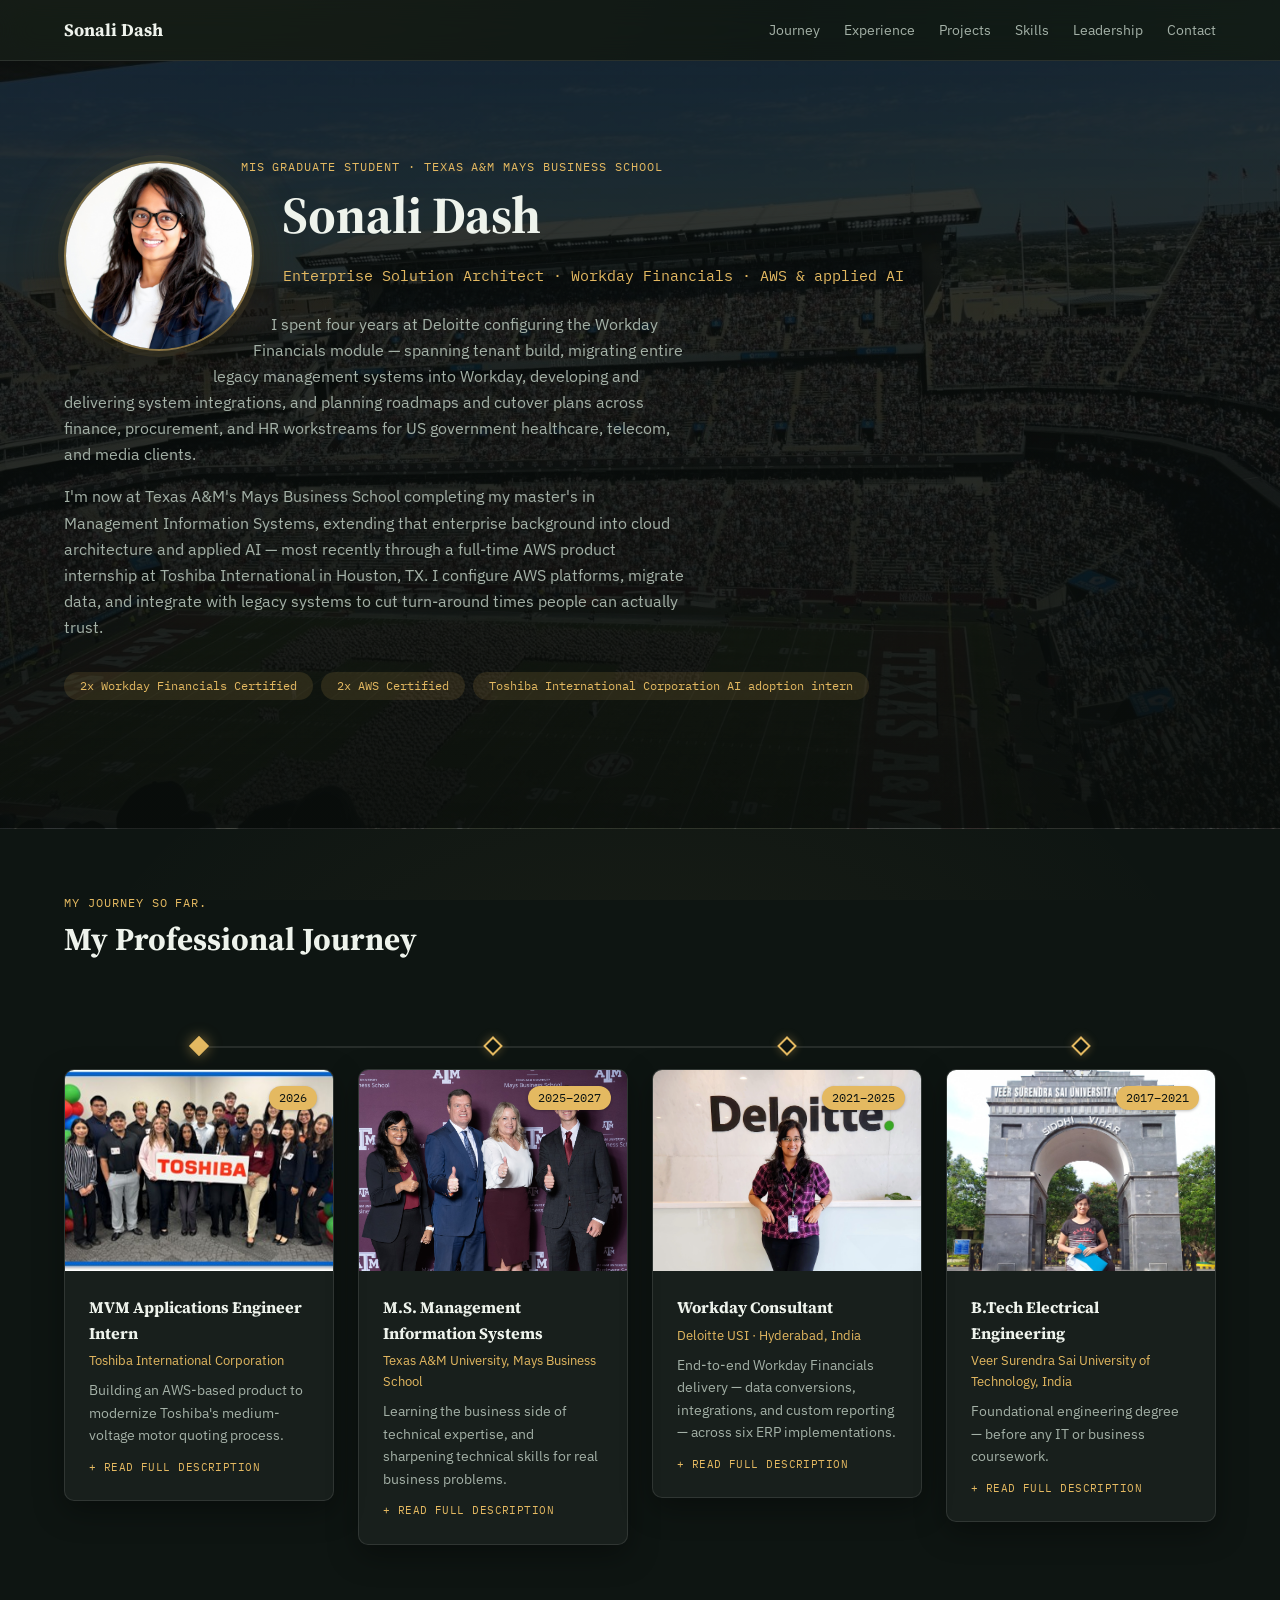
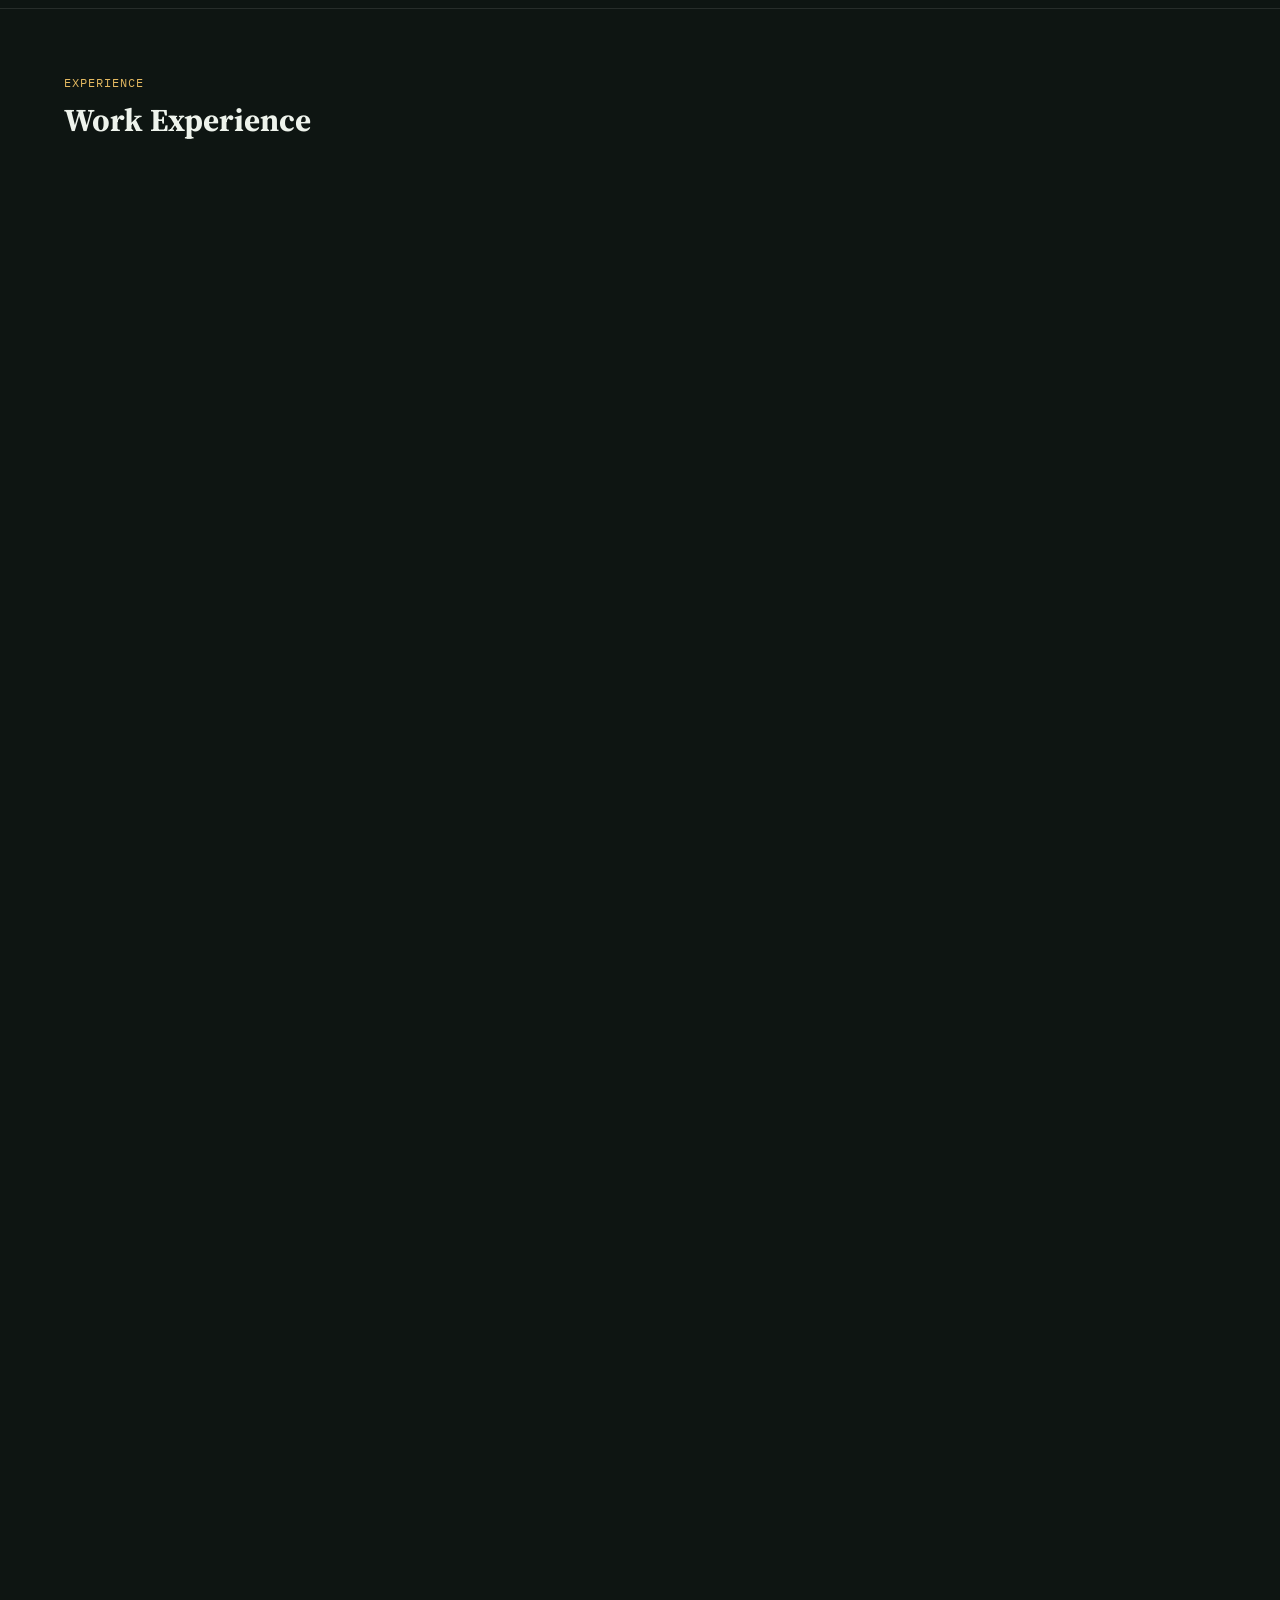
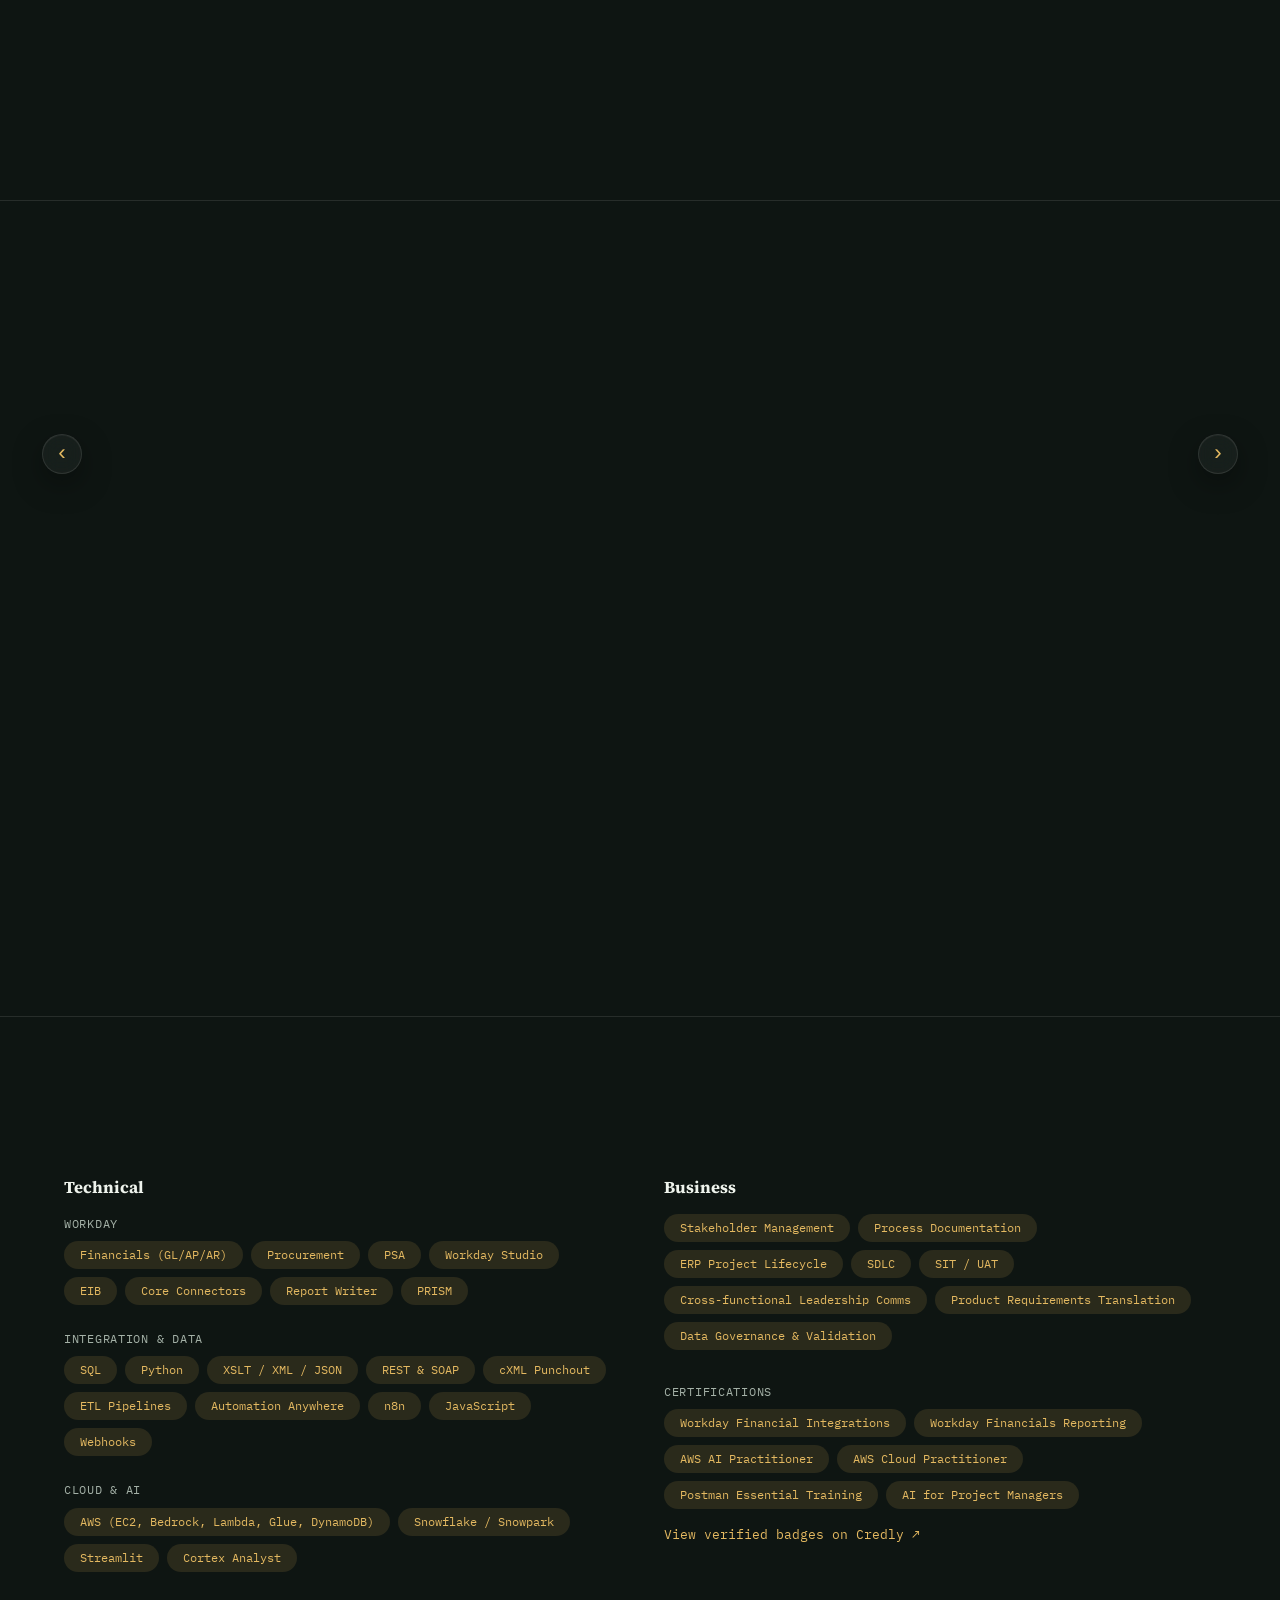
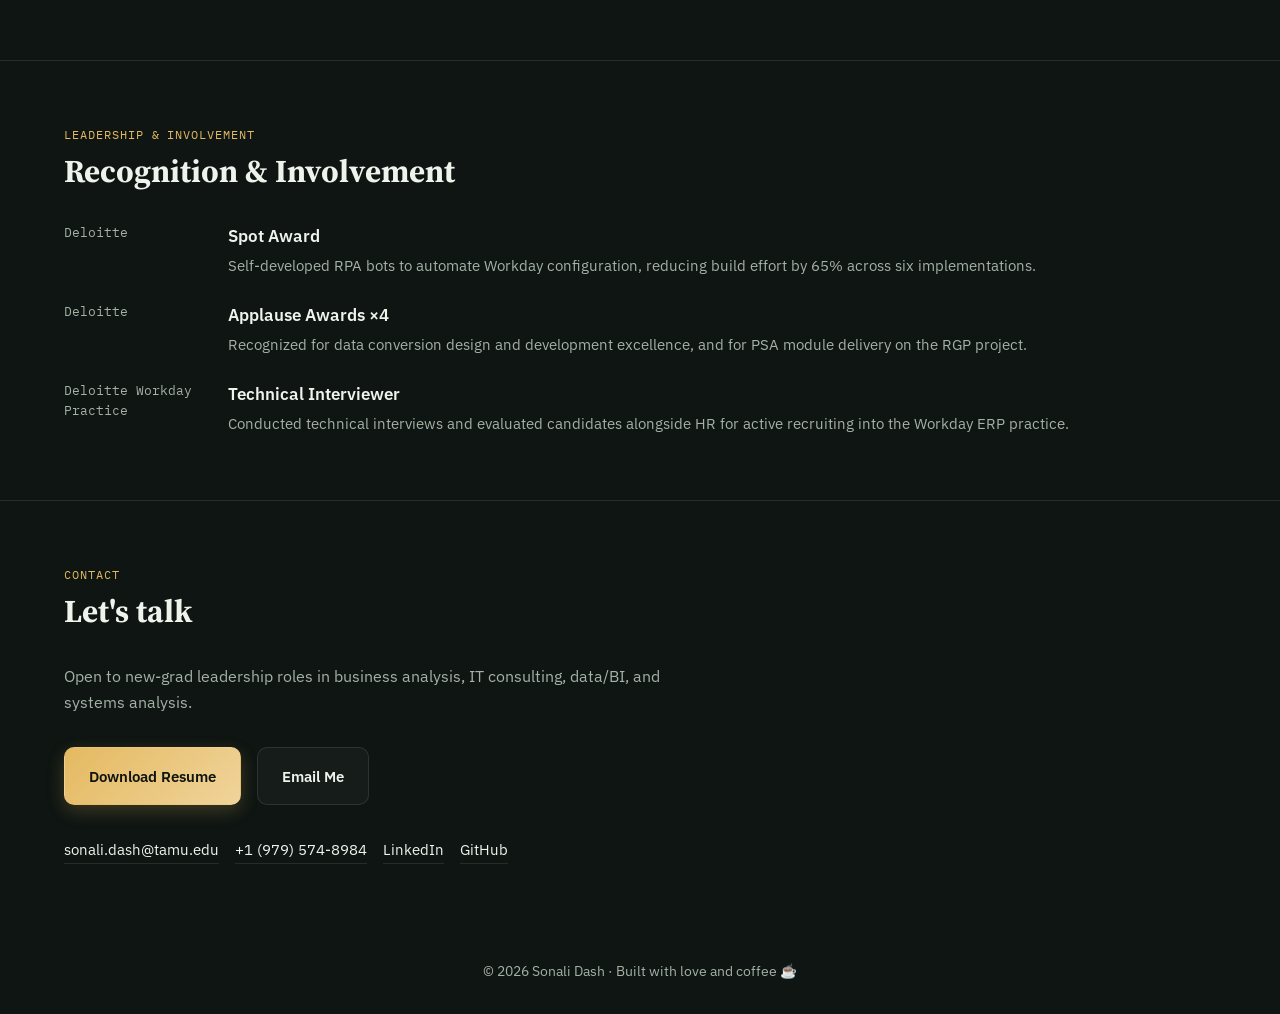
==== commit 157b5551: "Hero: Kyle Field stadium background with dark overlay Co-Authored-By: Claude Opus 4.8 <noreply@anthr" ====
--- a/index.html
+++ b/index.html
@@ -8,7 +8,7 @@
 <link rel="preconnect" href="https://fonts.googleapis.com" />
 <link rel="preconnect" href="https://fonts.gstatic.com" crossorigin />
 <link href="https://fonts.googleapis.com/css2?family=Source+Serif+4:opsz,wght@8..60,600;8..60,700&family=IBM+Plex+Sans:wght@400;500;600&family=IBM+Plex+Mono:wght@500&display=swap" rel="stylesheet" />
-<link rel="stylesheet" href="css/style.css?v=23" />
+<link rel="stylesheet" href="css/style.css?v=24" />
 </head>
 <body>
 
--- a/css/style.css
+++ b/css/style.css
@@ -216,8 +216,13 @@
 /* ---------------- Hero ---------------- */
 
 .hero {
-  padding-top: var(--sp-7);
-  padding-bottom: var(--sp-6);
+  position: relative;
+  padding-top: var(--sp-8);
+  padding-bottom: var(--sp-8);
+  background:
+    linear-gradient(180deg, rgba(9, 13, 11, 0.82) 0%, rgba(9, 13, 11, 0.88) 55%, rgba(9, 13, 11, 0.96) 100%),
+    url("../assets/images/hero-bg.jpg") center 28% / cover no-repeat;
+  border-bottom: 1px solid var(--border);
 }
 
 .hero-inner {
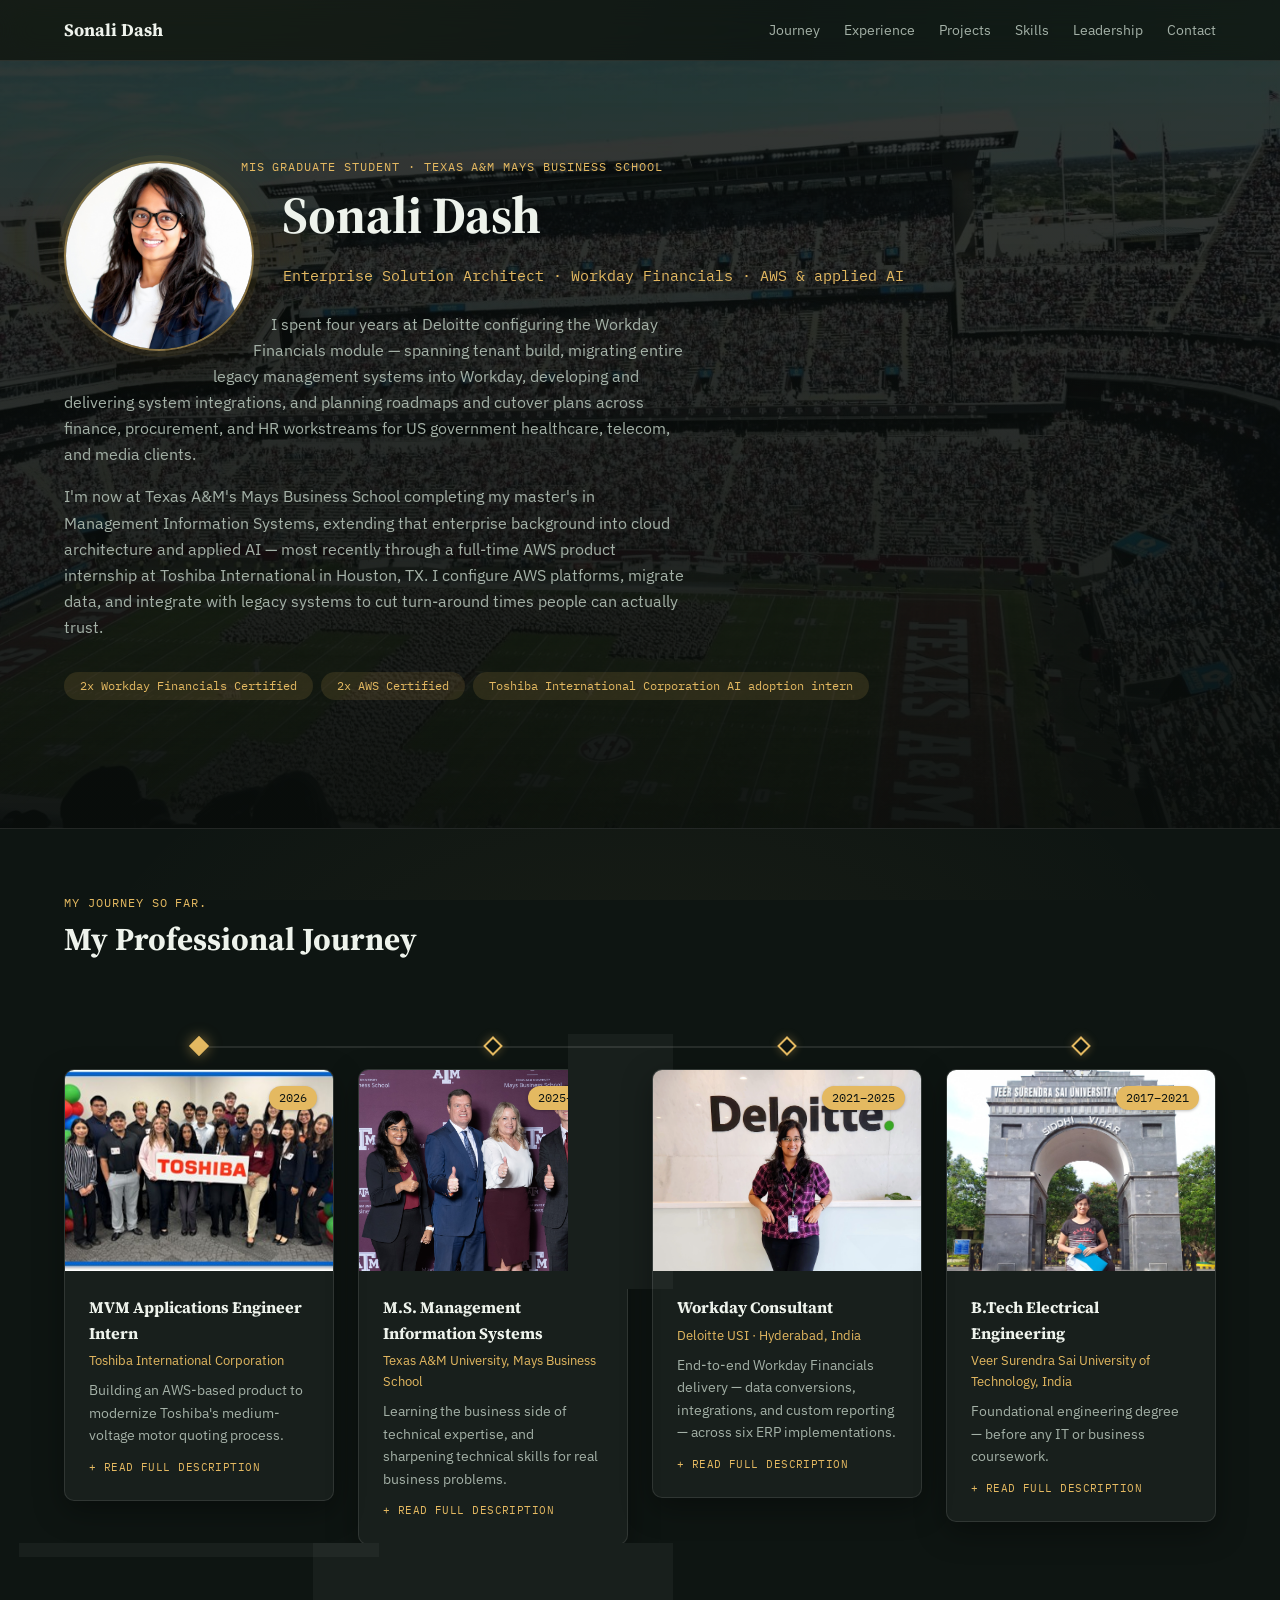
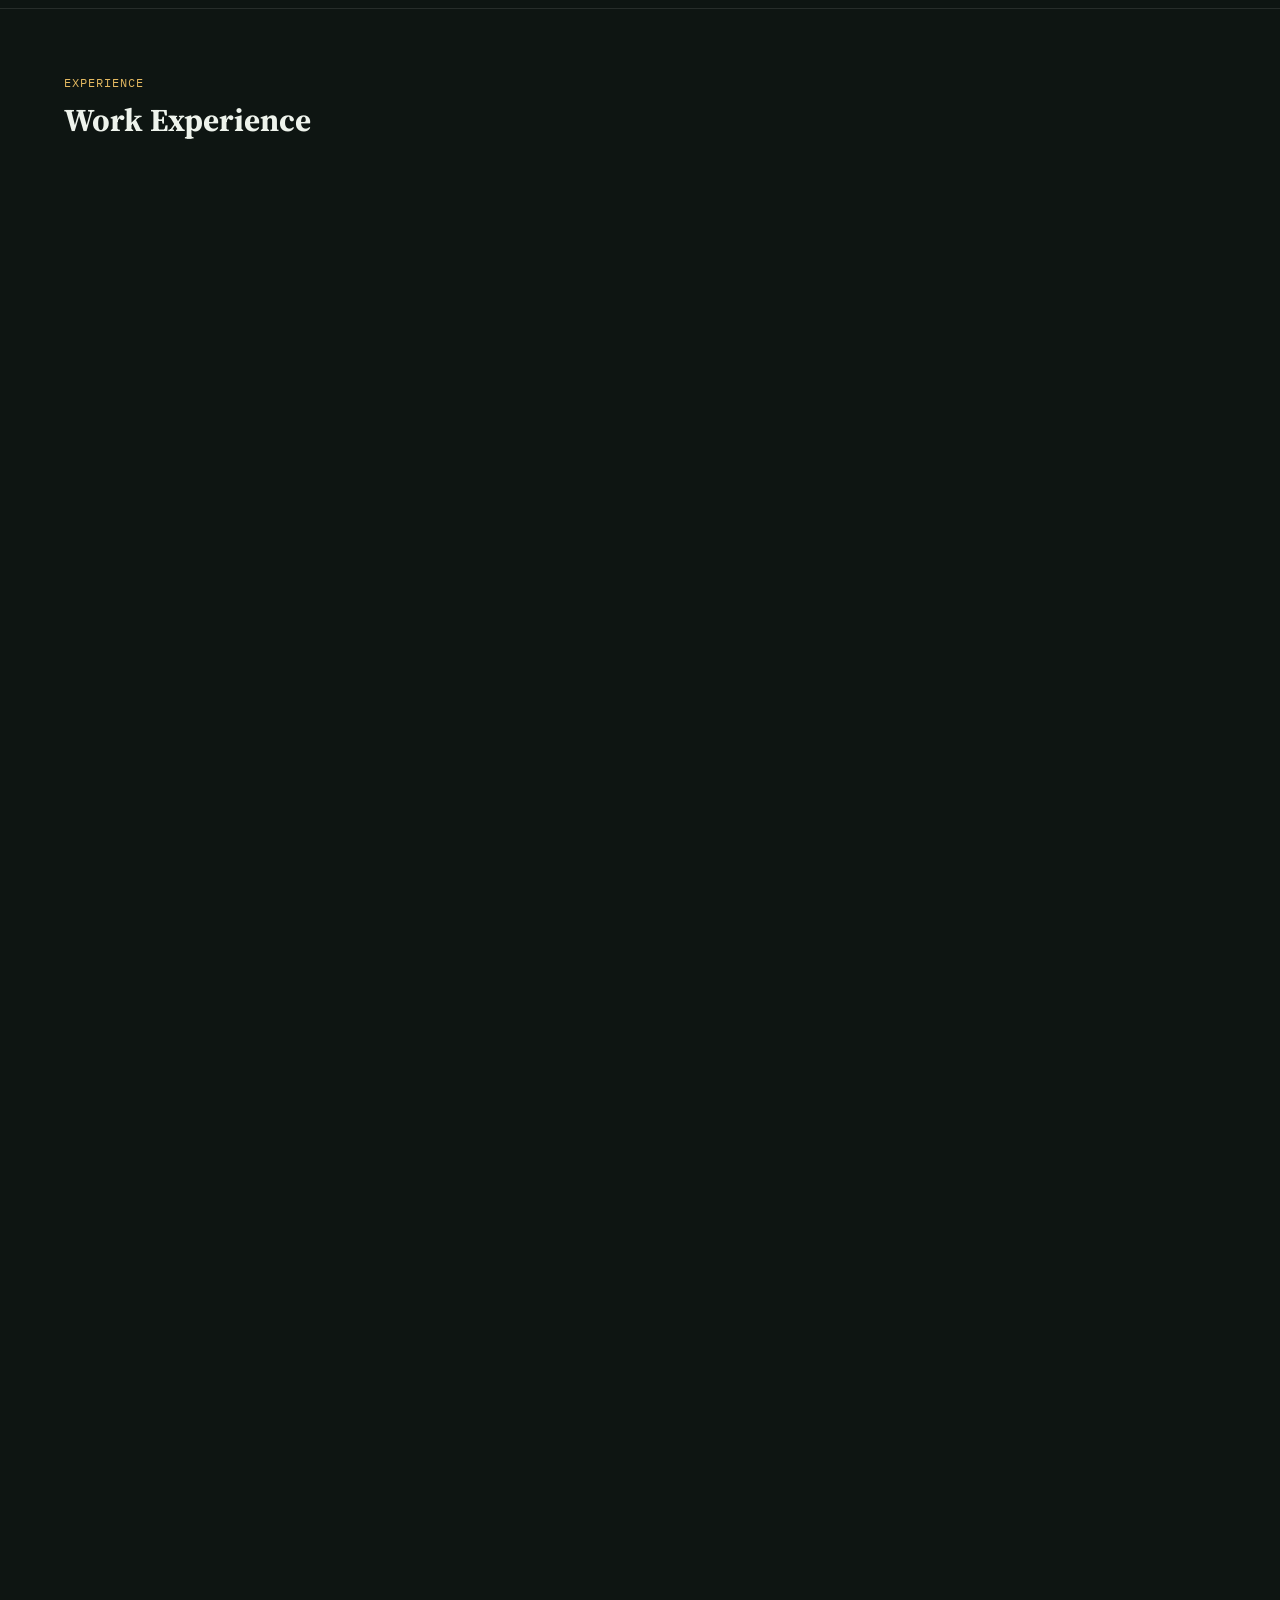
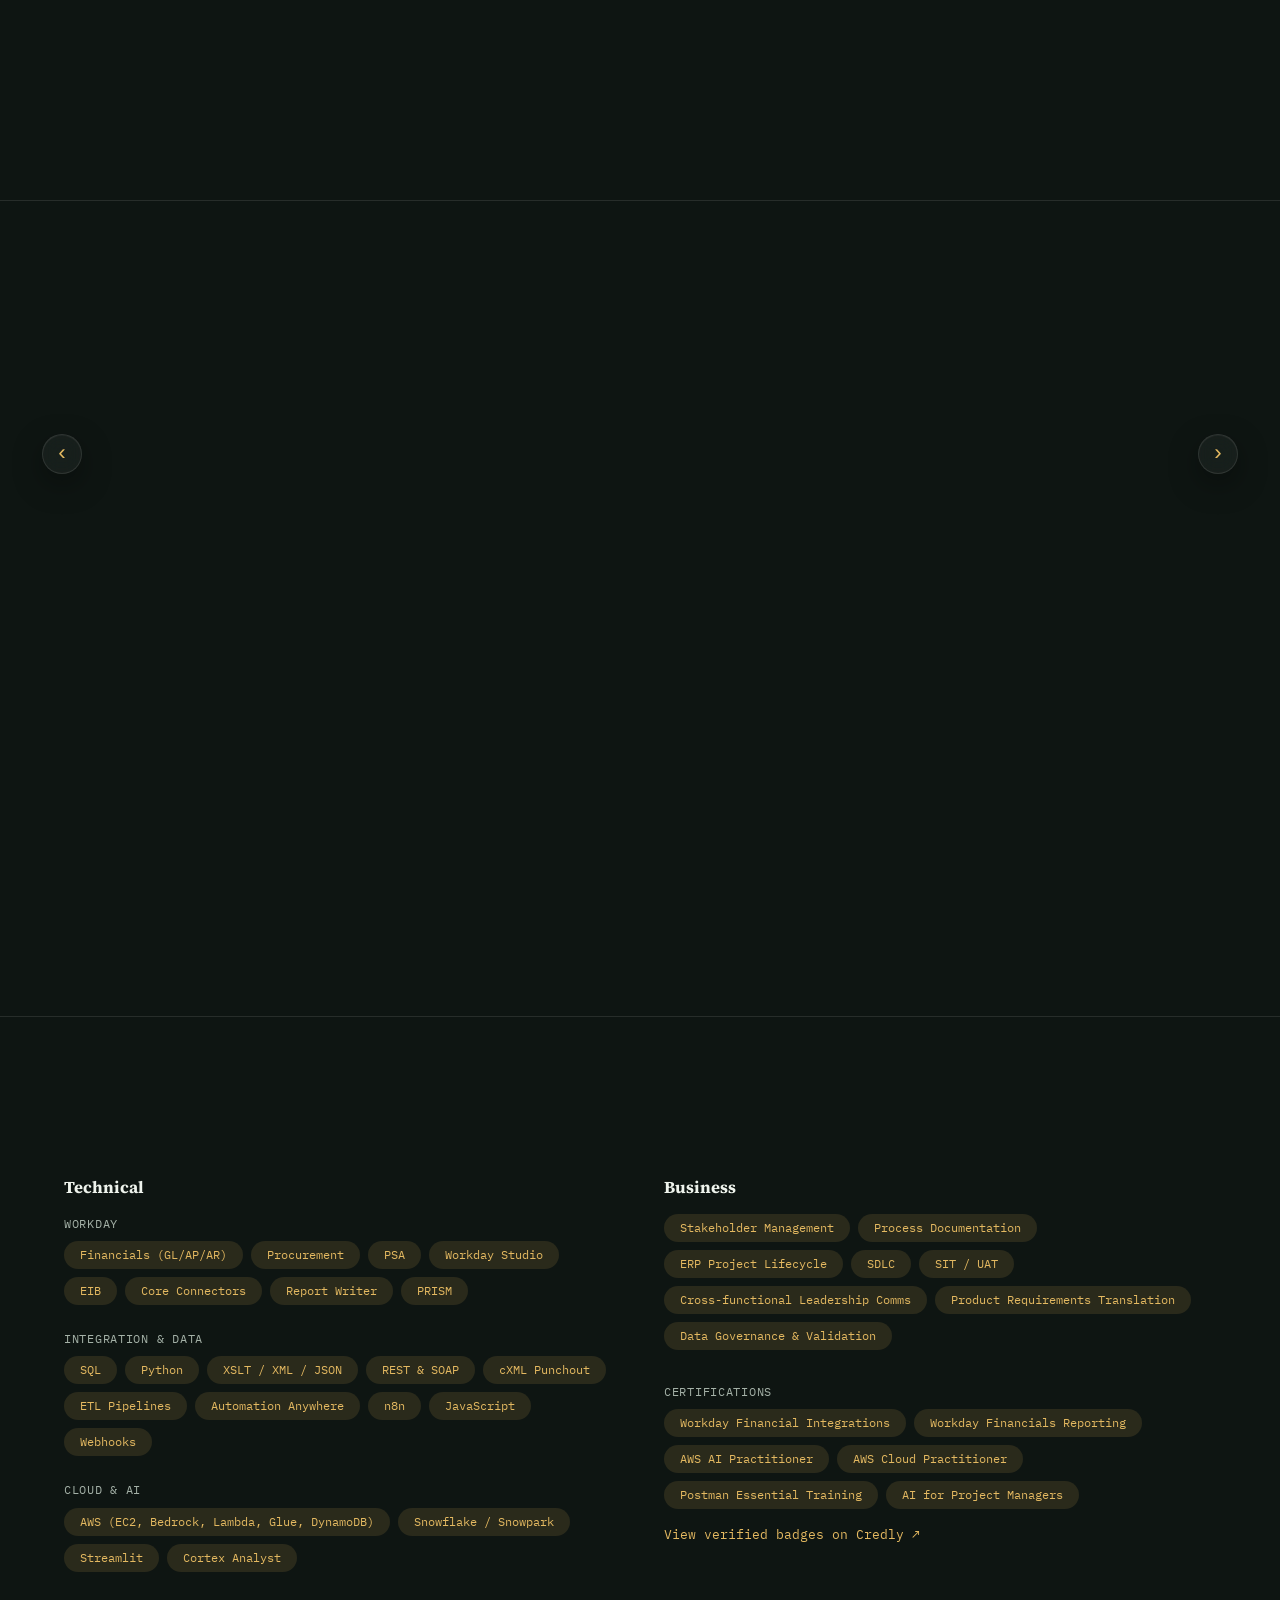
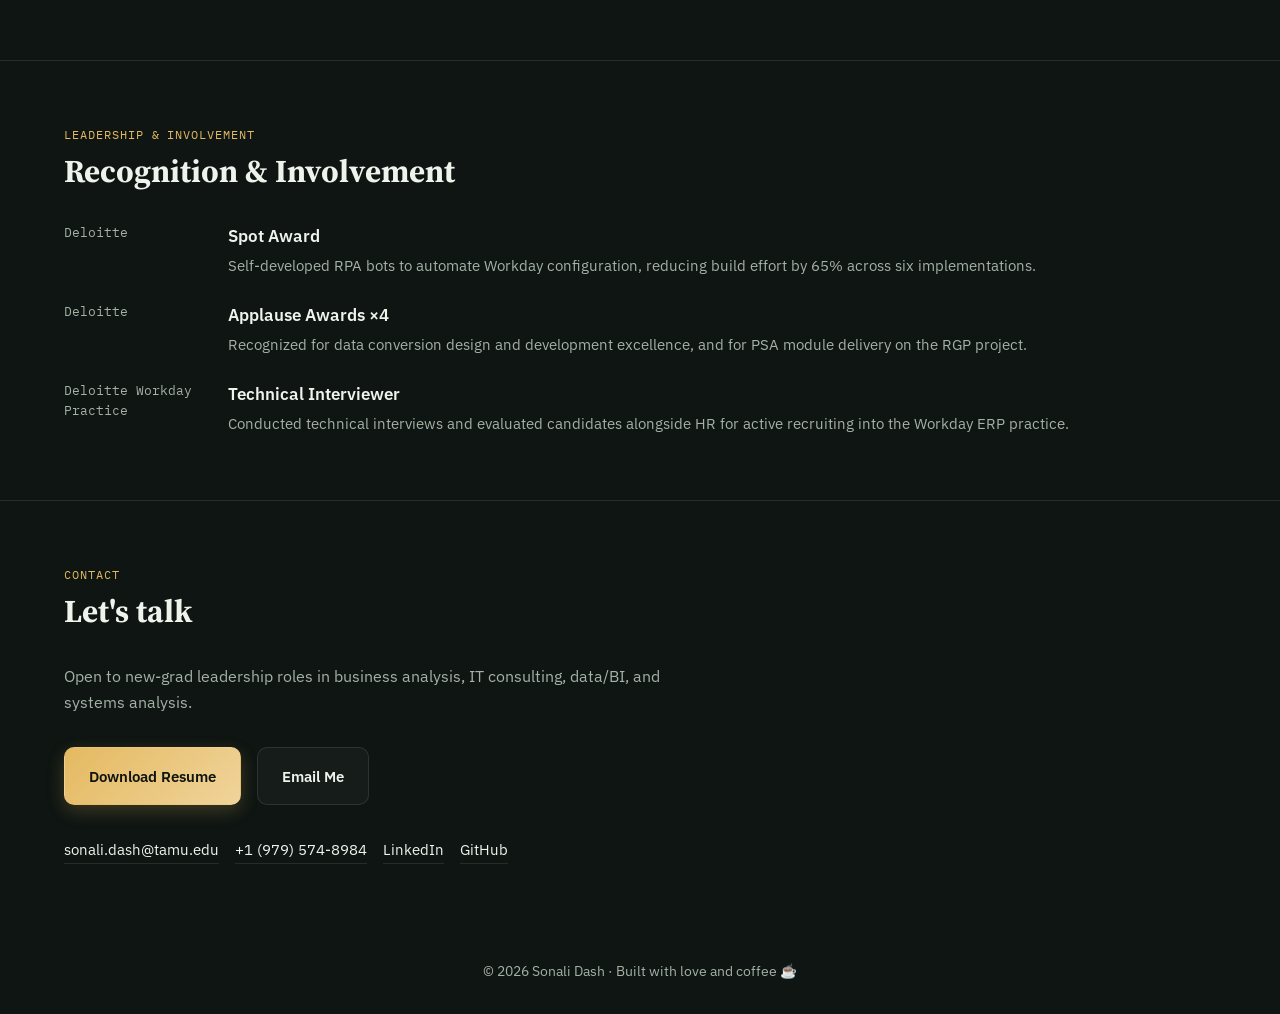
==== commit 0236afb9: "Hero background: full Kyle Field stadium image (higher-res, uncropped) Co-Authored-By: Claude Opus 4" ====
--- a/index.html
+++ b/index.html
@@ -8,7 +8,7 @@
 <link rel="preconnect" href="https://fonts.googleapis.com" />
 <link rel="preconnect" href="https://fonts.gstatic.com" crossorigin />
 <link href="https://fonts.googleapis.com/css2?family=Source+Serif+4:opsz,wght@8..60,600;8..60,700&family=IBM+Plex+Sans:wght@400;500;600&family=IBM+Plex+Mono:wght@500&display=swap" rel="stylesheet" />
-<link rel="stylesheet" href="css/style.css?v=24" />
+<link rel="stylesheet" href="css/style.css?v=27" />
 </head>
 <body>
 
--- a/css/style.css
+++ b/css/style.css
@@ -221,7 +221,7 @@
   padding-bottom: var(--sp-8);
   background:
     linear-gradient(180deg, rgba(9, 13, 11, 0.82) 0%, rgba(9, 13, 11, 0.88) 55%, rgba(9, 13, 11, 0.96) 100%),
-    url("../assets/images/hero-bg.jpg") center 28% / cover no-repeat;
+    url("../assets/images/hero-bg.jpg") center center / cover no-repeat;
   border-bottom: 1px solid var(--border);
 }
 
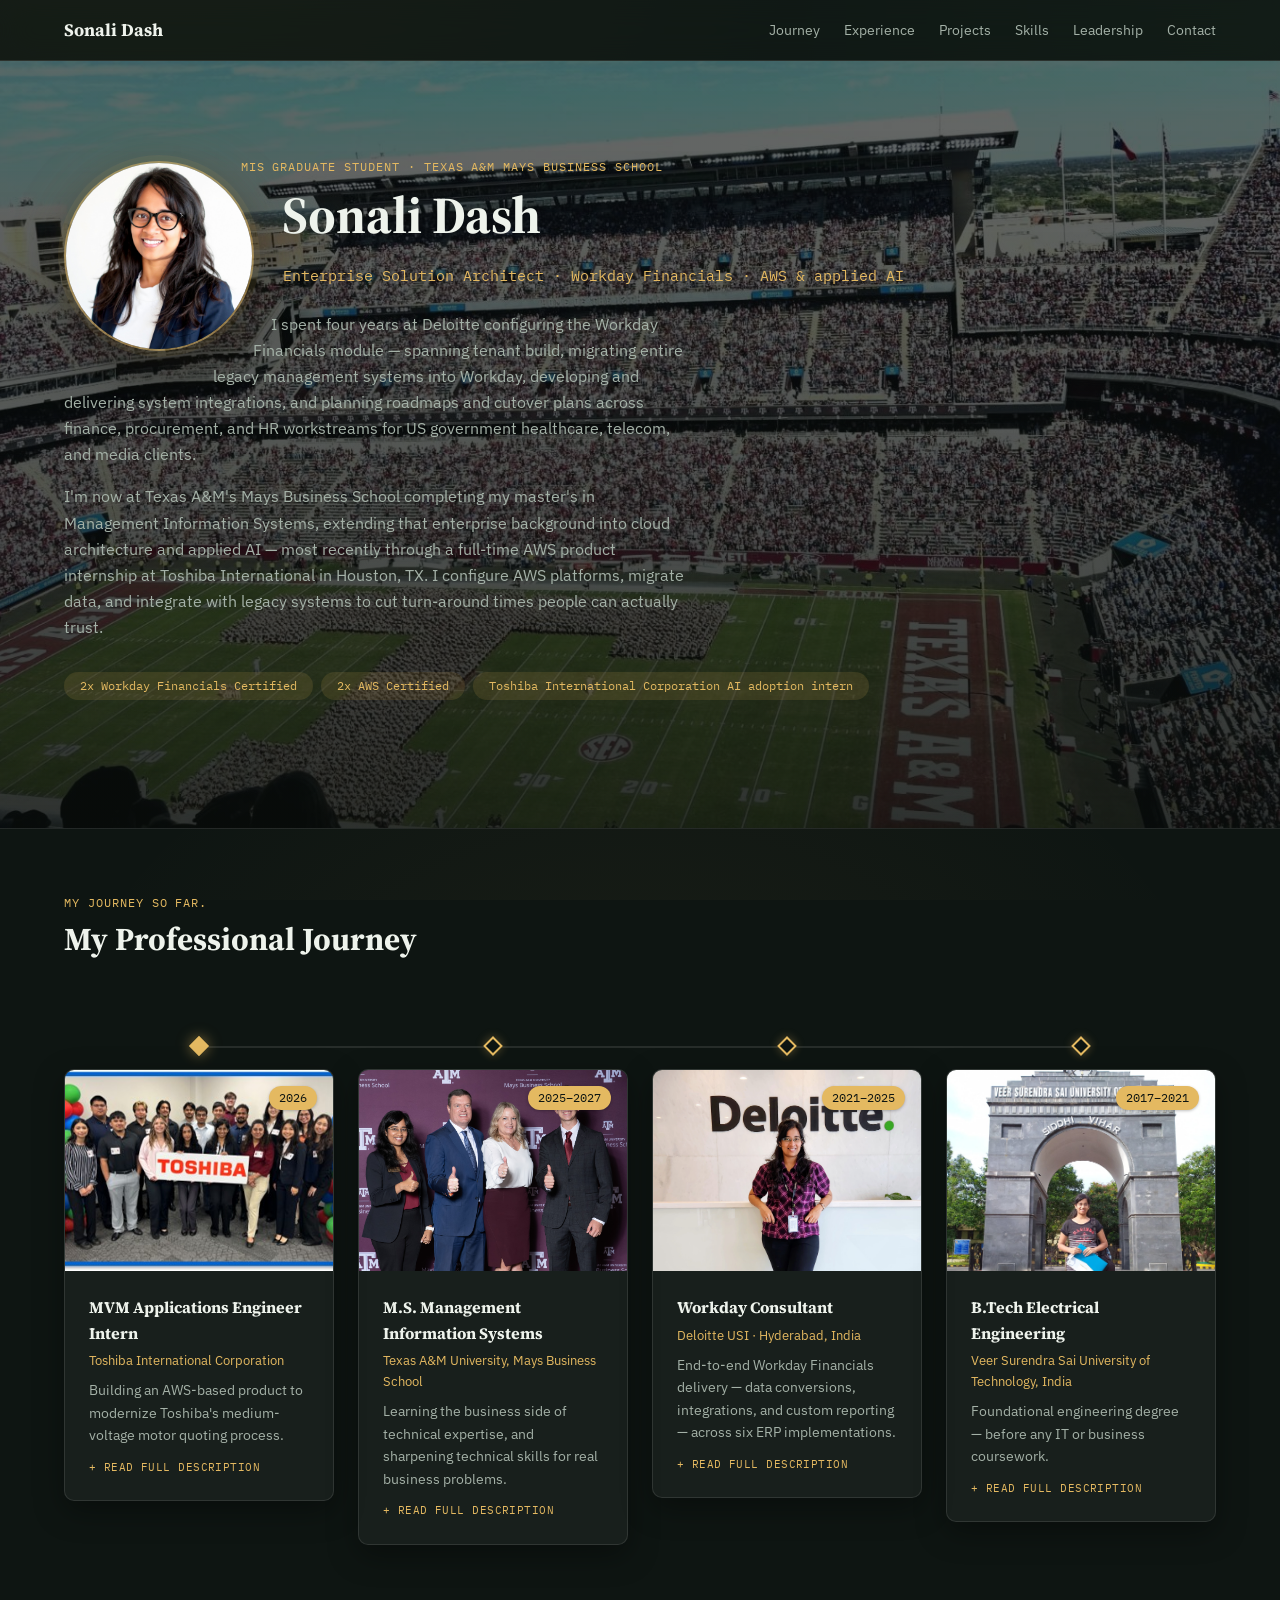
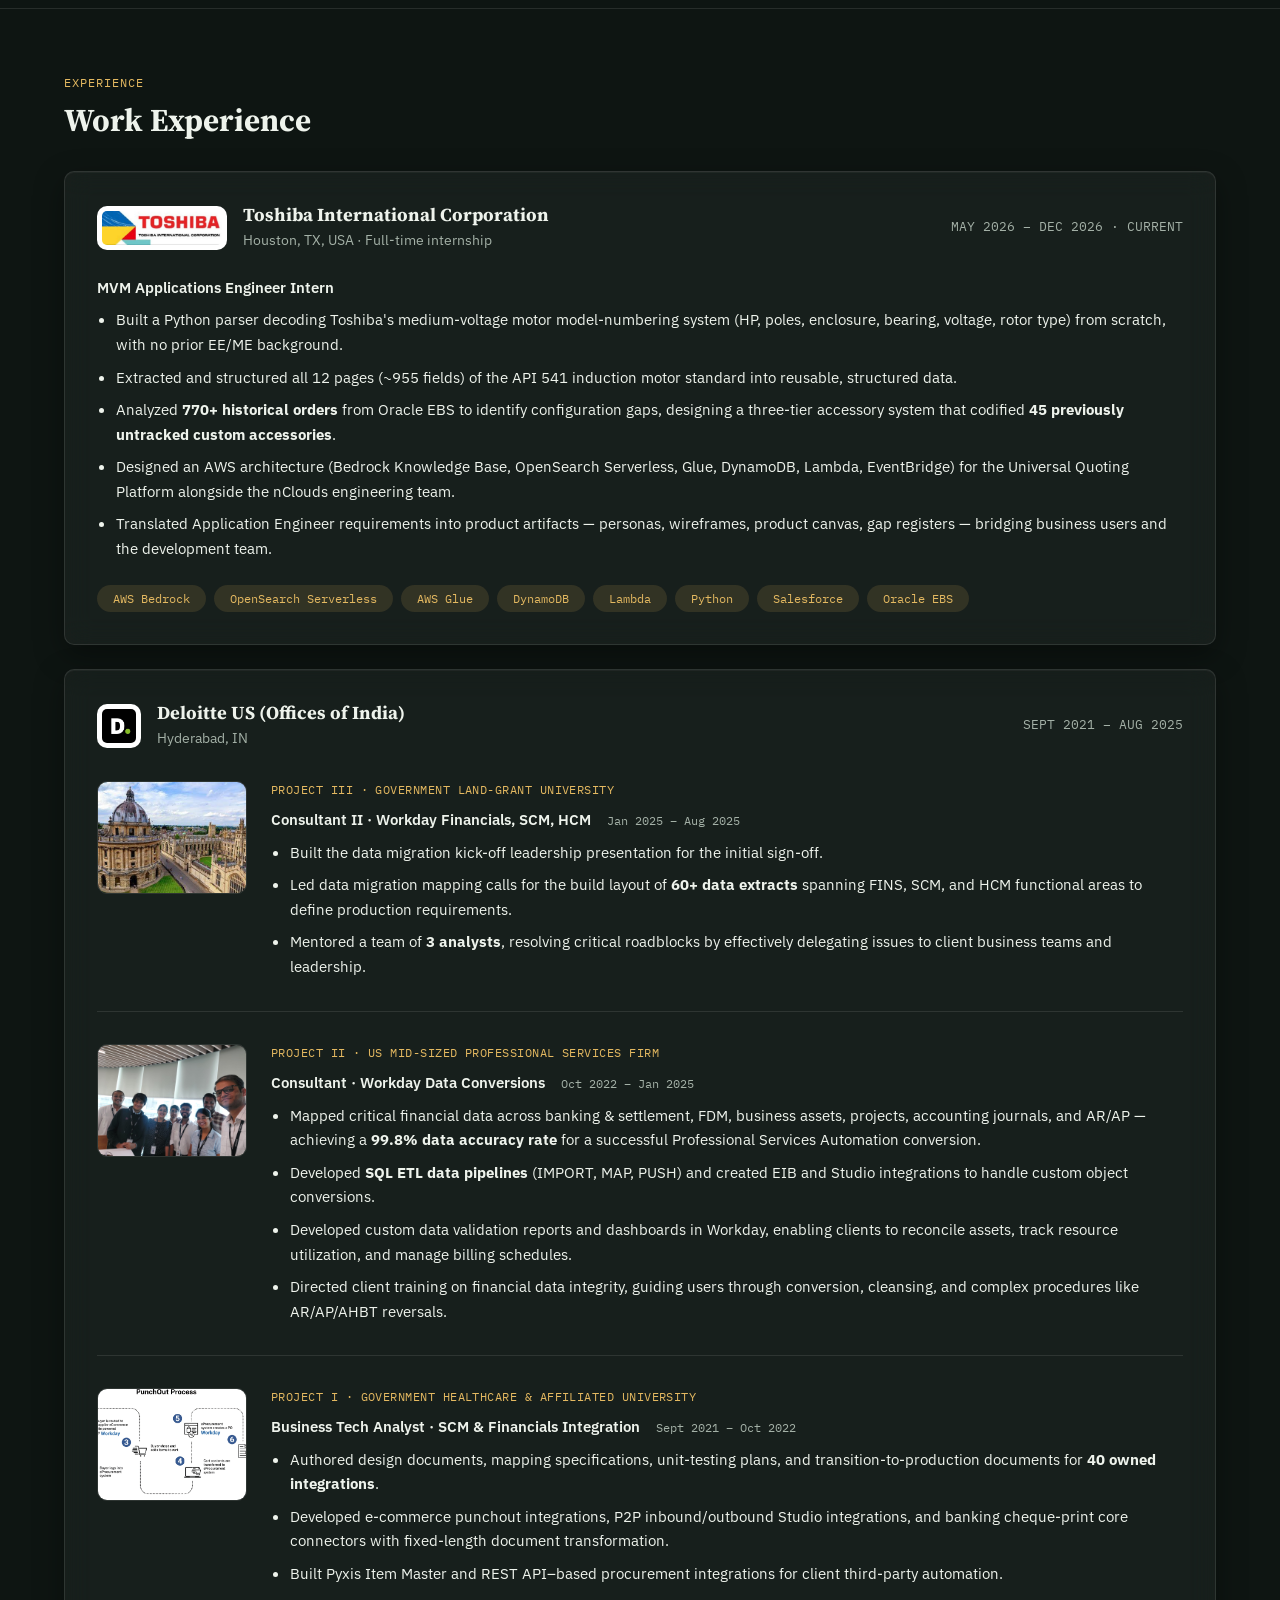
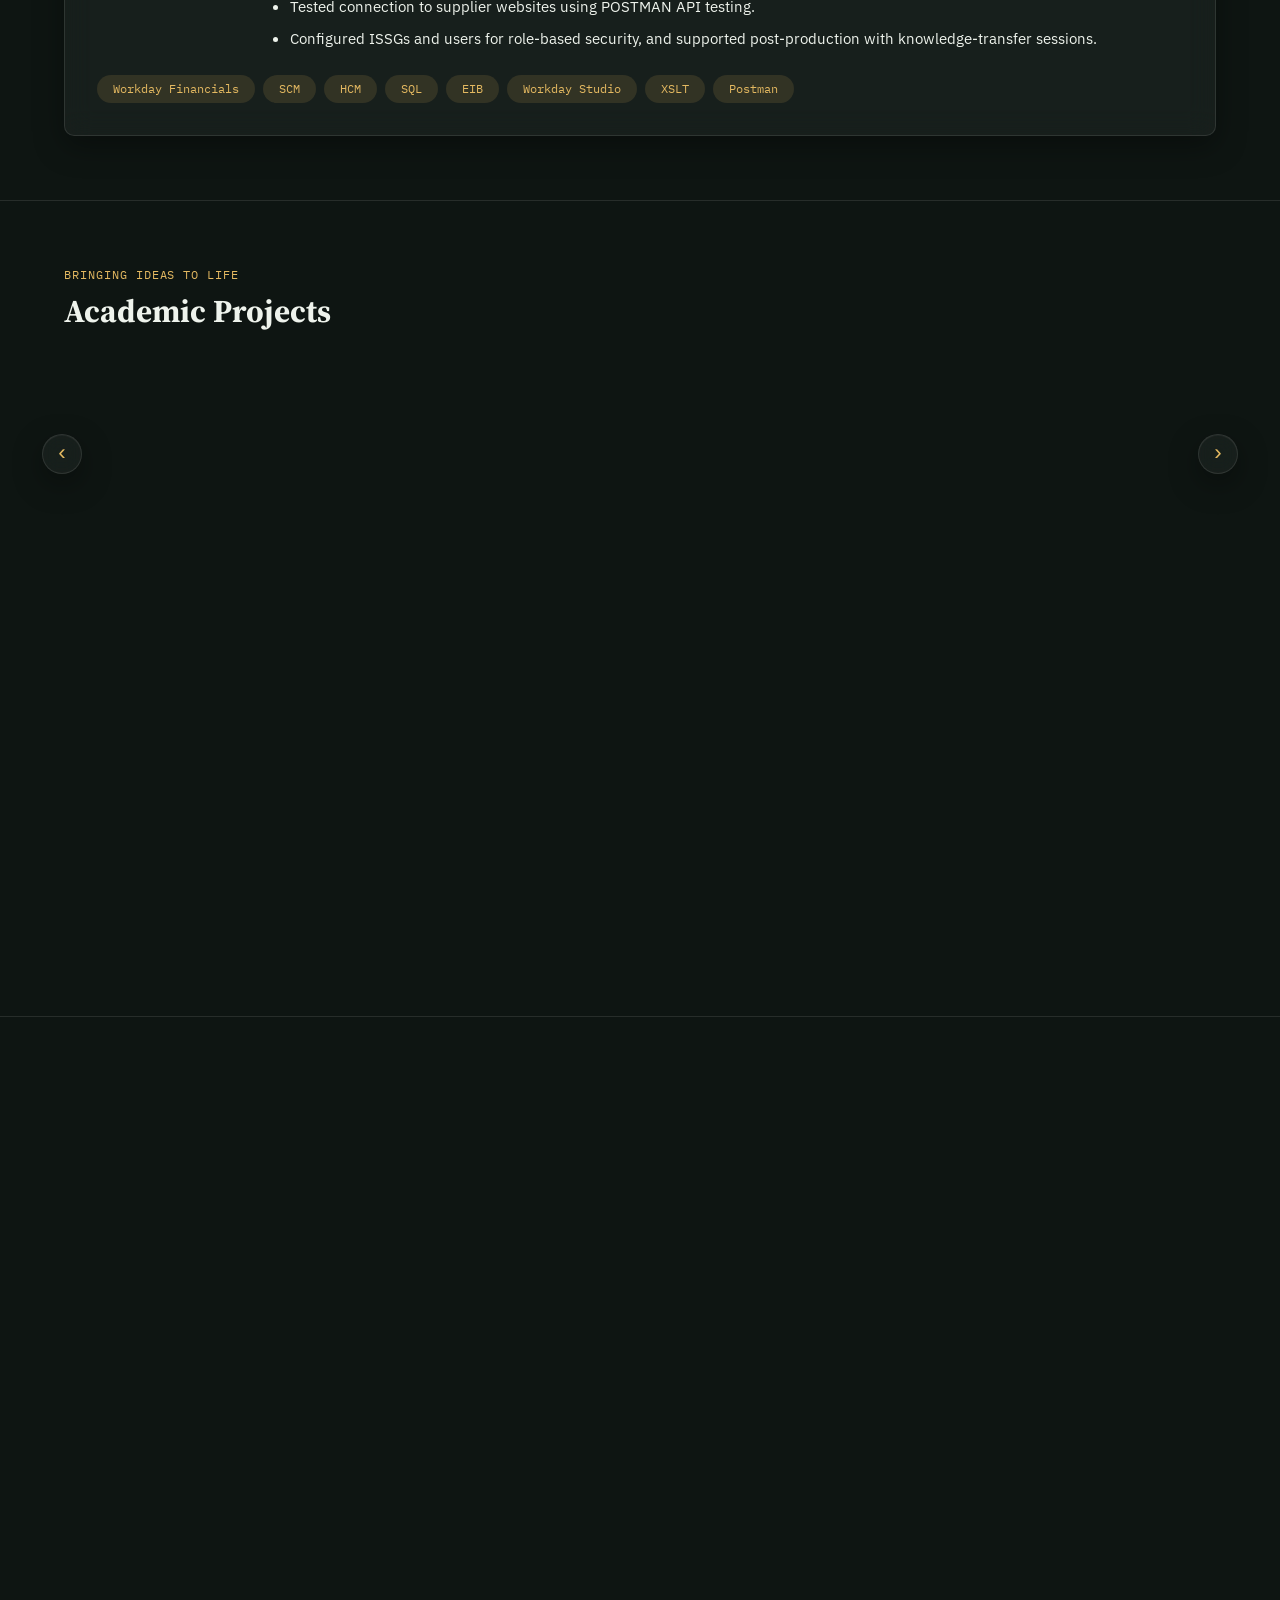
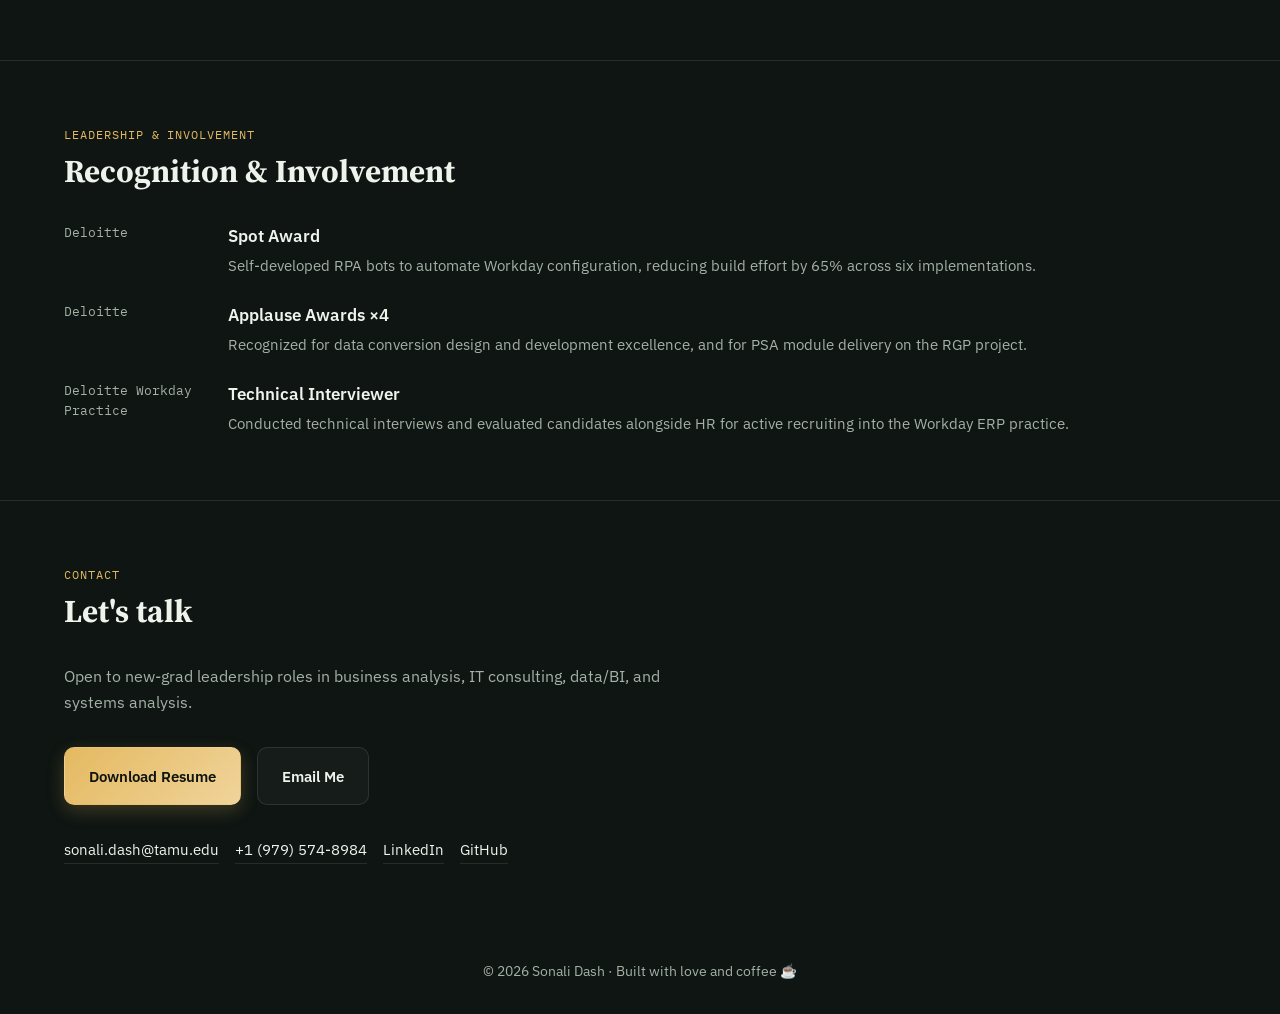
==== commit 61791e54: "Hero: lighten stadium overlay so the field shows more Co-Authored-By: Claude Opus 4.8 <noreply@anthr" ====
--- a/index.html
+++ b/index.html
@@ -8,7 +8,7 @@
 <link rel="preconnect" href="https://fonts.googleapis.com" />
 <link rel="preconnect" href="https://fonts.gstatic.com" crossorigin />
 <link href="https://fonts.googleapis.com/css2?family=Source+Serif+4:opsz,wght@8..60,600;8..60,700&family=IBM+Plex+Sans:wght@400;500;600&family=IBM+Plex+Mono:wght@500&display=swap" rel="stylesheet" />
-<link rel="stylesheet" href="css/style.css?v=27" />
+<link rel="stylesheet" href="css/style.css?v=28" />
 </head>
 <body>
 
--- a/css/style.css
+++ b/css/style.css
@@ -220,7 +220,7 @@
   padding-top: var(--sp-8);
   padding-bottom: var(--sp-8);
   background:
-    linear-gradient(180deg, rgba(9, 13, 11, 0.82) 0%, rgba(9, 13, 11, 0.88) 55%, rgba(9, 13, 11, 0.96) 100%),
+    linear-gradient(180deg, rgba(9, 13, 11, 0.62) 0%, rgba(9, 13, 11, 0.70) 55%, rgba(9, 13, 11, 0.85) 100%),
     url("../assets/images/hero-bg.jpg") center center / cover no-repeat;
   border-bottom: 1px solid var(--border);
 }
